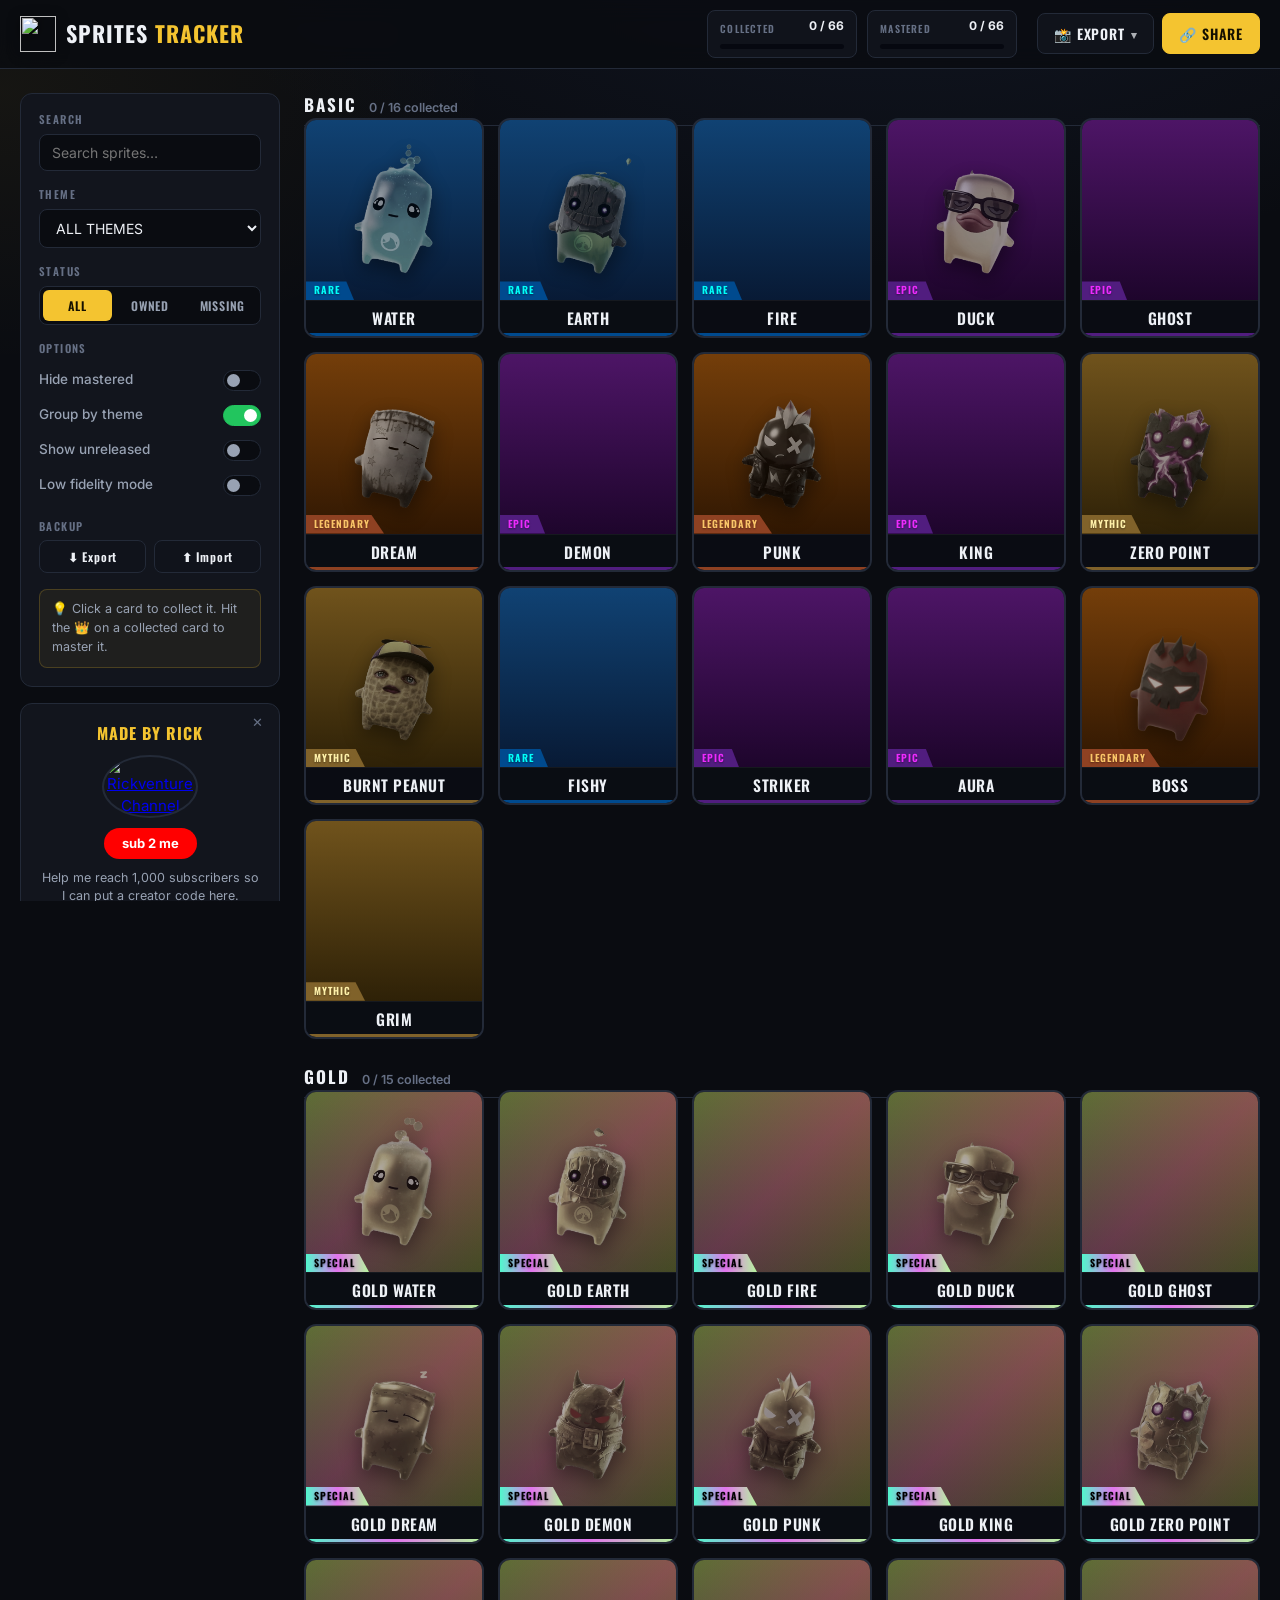
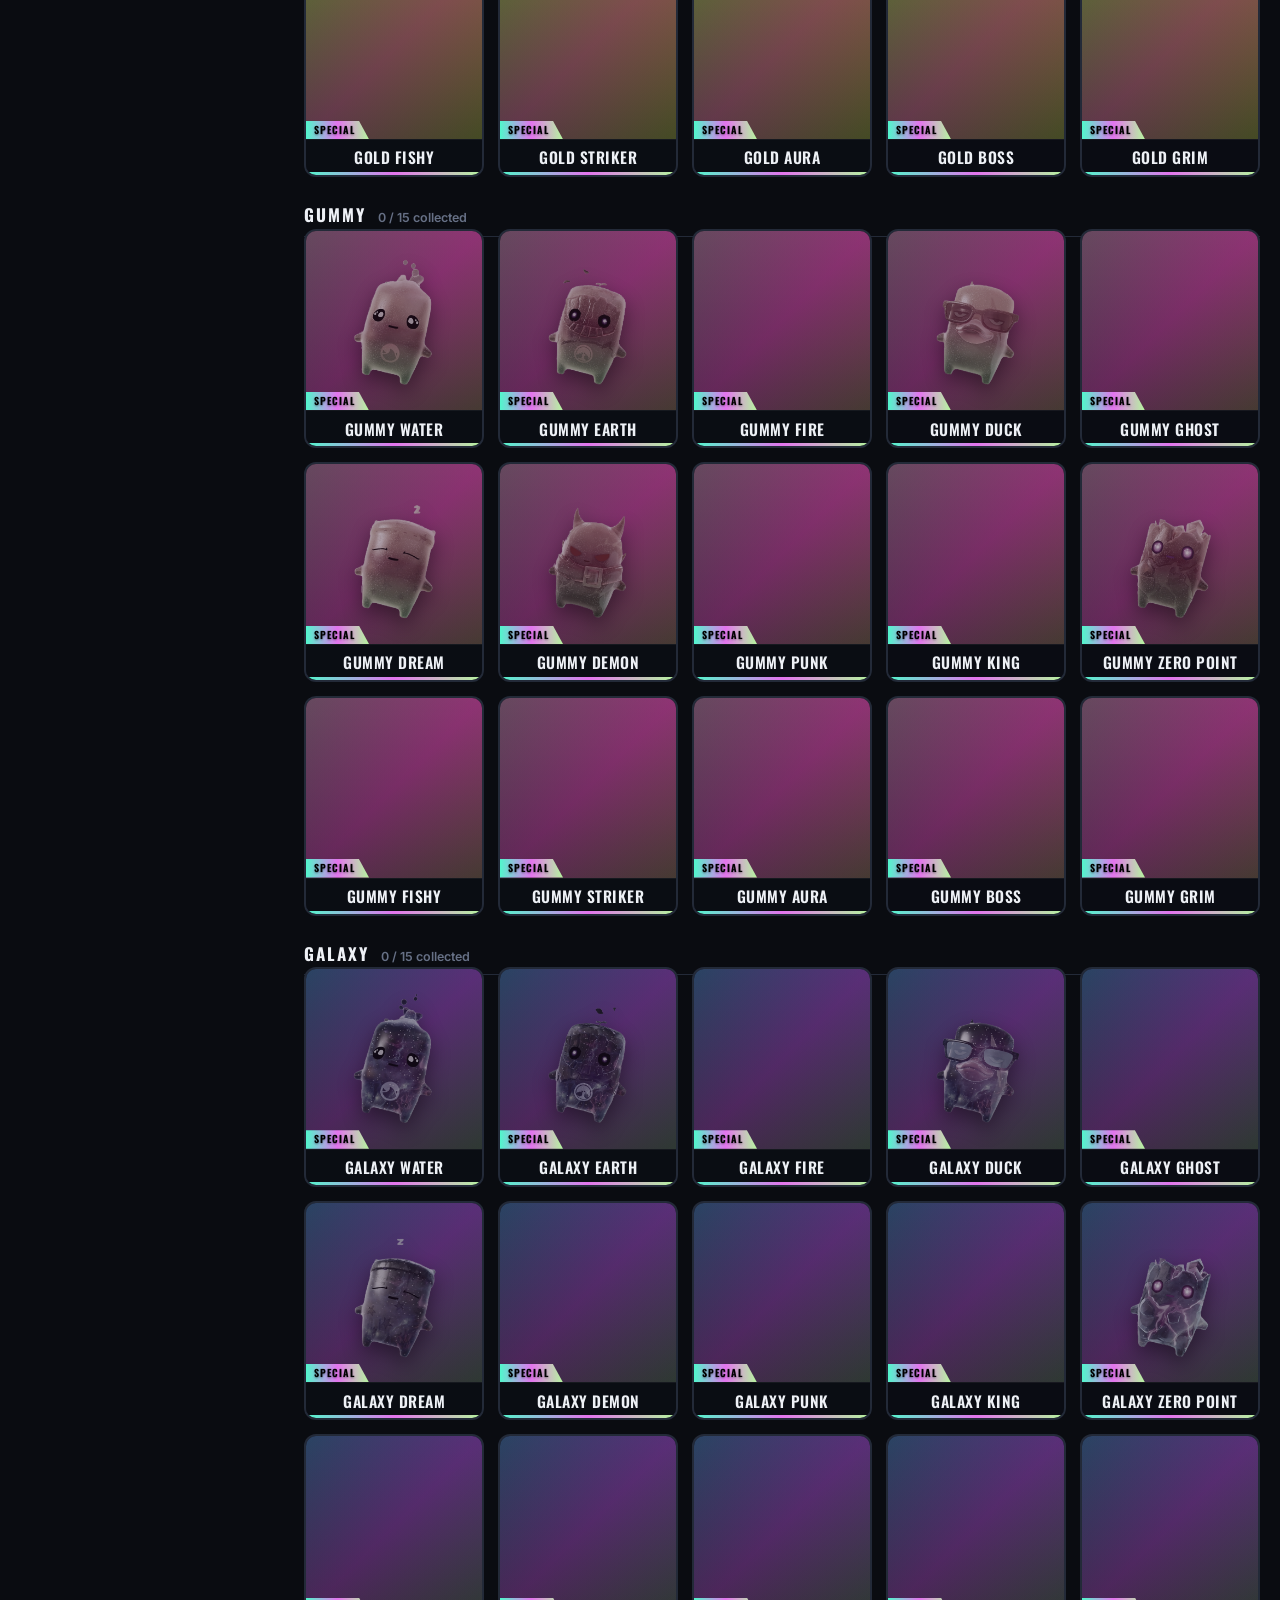
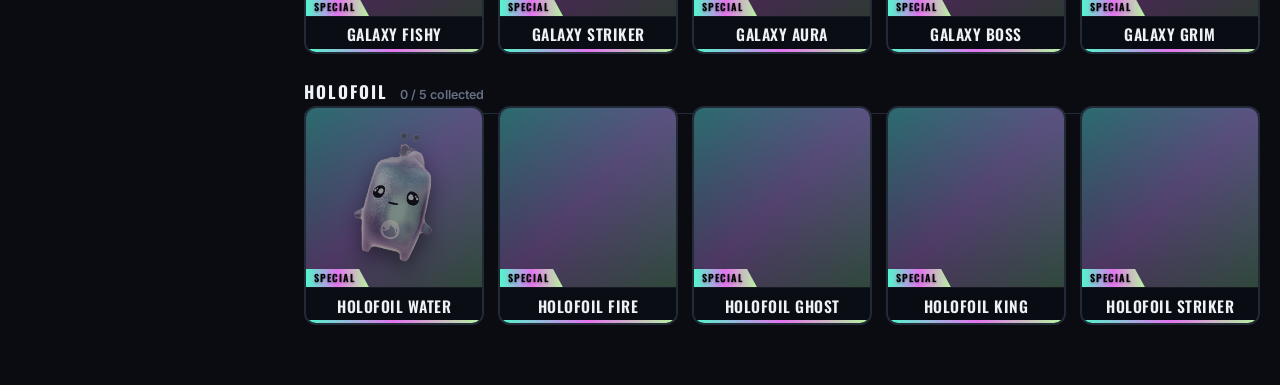
==== index.html @ 9d4ab7ff "Add new features" ====
<!DOCTYPE html>
<html lang="en">
<head>
    <meta charset="UTF-8">
    <meta name="viewport" content="width=device-width, initial-scale=1.0">
    <title>Fortnite Sprite Tracker</title>

    <meta name="description" content="Track and share your Fortnite sprite collection. Mark sprites as collected or mastered, filter by theme, and export collection images.">
    <meta name="theme-color" content="#0a0c11">

    <meta property="og:type" content="website">
    <meta property="og:title" content="Fortnite Sprites Tracker">
    <meta property="og:description" content="Track and share your Fortnite sprite collection.">
    <meta property="og:image" content="siteimages/staticsprite.png">

    <meta name="twitter:card" content="summary">
    <meta name="twitter:title" content="Fortnite Sprites Tracker">
    <meta name="twitter:description" content="Track and share your Fortnite sprite collection.">
    <meta name="twitter:image" content="siteimages/staticsprite.png">

    <link rel="icon" type="image/png" href="siteimages/staticsprite.png">

    <link rel="preconnect" href="https://fonts.googleapis.com">
    <link rel="preconnect" href="https://fonts.gstatic.com" crossorigin>
    <link href="https://fonts.googleapis.com/css2?family=Oswald:wght@500;600;700&family=Inter:wght@400;500;600;700&display=swap" rel="stylesheet">

    <link rel="stylesheet" href="styles.css">

    <script src="sprites-data.js" defer></script>
    <script src="share-utils.js" defer></script>
    <script src="app.js" defer></script>
</head>
<body>

<header class="topbar">
    <div class="topbar-inner">
        <a class="brand" href="index.html">
            <img src="siteimages/staticsprite.png" alt="" class="brand-mascot">
            <span class="brand-title">SPRITES <em>TRACKER</em></span>
        </a>

        <div class="topbar-stats">
            <div class="stat-pill" title="Collection progress">
                <span class="stat-label">COLLECTED</span>
                <span class="stat-value" id="live-counter-ratio">0 / 0</span>
                <div class="stat-bar"><div class="stat-bar-fill collected-fill" id="live-counter-bar"></div></div>
            </div>
            <div class="stat-pill" title="Mastery progress">
                <span class="stat-label">MASTERED</span>
                <span class="stat-value" id="mastery-counter-ratio">0 / 0</span>
                <div class="stat-bar"><div class="stat-bar-fill mastery-fill" id="mastery-counter-bar"></div></div>
            </div>
        </div>

        <div class="topbar-actions">
            <div class="dropdown" id="exportDropdown">
                <button class="btn btn-ghost" id="exportMenuBtn" aria-haspopup="true" aria-expanded="false">
                    📸 EXPORT <span class="caret">▾</span>
                </button>
                <div class="dropdown-menu" id="exportMenu" role="menu">
                    <button class="dropdown-item" data-export="collected"><span class="dot dot-green"></span> My collection</button>
                    <button class="dropdown-item" data-export="missing"><span class="dot dot-red"></span> Missing sprites</button>
                    <button class="dropdown-item" data-export="mastered"><span class="dot dot-gold"></span> Mastered sprites</button>
                    <button class="dropdown-item" data-export="unmastered"><span class="dot dot-cyan"></span> Unmastered sprites</button>
                </div>
            </div>
            <button class="btn btn-primary" id="shareBtn">🔗 SHARE</button>
        </div>
    </div>
</header>

<div class="view-mode-banner" id="viewModeBanner" style="display: none;">
    <div class="view-mode-text">👀 Viewing a shared collection</div>
    <div class="compare-chips">
        <button class="compare-chip active" data-cmp="theirs">THEIR SPRITES <span class="chip-count" id="cmp-count-theirs"></span></button>
        <button class="compare-chip" data-cmp="need">I'M MISSING <span class="chip-count" id="cmp-count-need"></span></button>
        <button class="compare-chip" data-cmp="have">THEY'RE MISSING <span class="chip-count" id="cmp-count-have"></span></button>
    </div>
    <div class="view-mode-actions">
        <button class="btn btn-primary btn-small" id="importSharedBtn">📥 IMPORT AS MINE</button>
        <a href="index.html" class="btn btn-ghost btn-small">MY TRACKER</a>
    </div>
</div>

<div class="container">
    <div class="app-layout">
        <aside class="sidebar">
            <div class="panel-box">
                <label class="filter-header" for="search">Search</label>
                <input type="text" id="search" class="fn-input" placeholder="Search sprites…" autocomplete="off">

                <label class="filter-header" for="theme-filter">Theme</label>
                <select id="theme-filter" class="fn-select">
                    <option value="all">ALL THEMES</option>
                    <!-- options generated from THEME_CONFIG by app.js -->
                </select>

                <div class="filter-header">Status</div>
                <div class="toggle-container">
                    <button class="toggle-btn" id="toggle-all">ALL</button>
                    <button class="toggle-btn" id="toggle-owned">OWNED</button>
                    <button class="toggle-btn" id="toggle-unowned">MISSING</button>
                </div>

                <div class="filter-header">Options</div>
                <label class="switch-row">
                    <span class="switch-label">Hide mastered</span>
                    <input type="checkbox" id="hide-mastered-switch" class="switch-input">
                </label>
                <label class="switch-row">
                    <span class="switch-label">Group by theme</span>
                    <input type="checkbox" id="group-theme-switch" class="switch-input">
                </label>
                <label class="switch-row">
                    <span class="switch-label">Show unreleased</span>
                    <input type="checkbox" id="unreleased-switch" class="switch-input">
                </label>
                <label class="switch-row">
                    <span class="switch-label">Low fidelity mode</span>
                    <input type="checkbox" id="low-fidelity-switch" class="switch-input">
                </label>

                <div class="filter-header" id="backupHeader">Backup</div>
                <div class="backup-btns" id="backupBtns">
                    <button class="btn btn-ghost btn-small" id="backupExportBtn" title="Download your collection as a JSON file">⬇ Export</button>
                    <button class="btn btn-ghost btn-small" id="backupImportBtn" title="Restore a collection from a backup file">⬆ Import</button>
                    <input type="file" id="backupFileInput" accept=".json,application/json" hidden>
                </div>

                <div class="hint-box">
                    💡 Click a card to collect it. Hit the 👑 on a collected card to master it.
                </div>
            </div>

            <div class="panel-box creator-card">
                <button class="close-creator-btn" id="closeCreatorBtn" title="Hide for this session">✕</button>
                <div class="creator-title">Made by Rick</div>
                <a href="https://youtube.com/@rickventure" class="creator-link" target="_blank">
                    <img src="siteimages/rickpfpeak.png" class="creator-img" alt="Rickventure Channel">
                </a>
                <a href="https://youtube.com/@rickventure?sub_confirmation=1" class="sub-btn" target="_blank">sub 2 me</a>
                <div class="creator-subtext">
                    Help me reach 1,000 subscribers so I can put a creator code here.
                </div>
                <div class="modified-by">
                    Modified by <a href="https://github.com/JuanMusic1" target="_blank" rel="noopener">JuanMusic1</a>
                </div>
            </div>
        </aside>

        <main id="spriteGrid" class="grid-area"></main>
    </div>
</div>

</body>
</html>
---- styles.css ----
/* ============================================================
   FORTNITE SPRITES TRACKER — modern dark UI
   Theme & rarity colors live in sprites-data.js (single source);
   app.js applies them as inline styles on the cards.
   ============================================================ */

:root {
    --bg: #0a0c11;
    --bg-elevated: #10131b;
    --panel: #12151d;
    --border: #232a38;
    --border-strong: #333d52;
    --text: #eef1f6;
    --text-dim: #98a2b3;
    --text-faint: #667085;

    --accent: #f4c430;
    --collected: #22c55e;
    --mastered: #ffd700;
    --unreleased: #ef4444;
    --cyan: #00f0ff;

    --radius: 12px;
    --radius-sm: 8px;
    --shadow: 0 8px 24px rgba(0, 0, 0, 0.45);
}

* { box-sizing: border-box; }

html { scroll-behavior: smooth; }

body {
    margin: 0;
    background: var(--bg);
    background-image:
        radial-gradient(1200px 600px at 70% -10%, rgba(50, 70, 120, 0.18), transparent 60%),
        radial-gradient(900px 500px at 0% 10%, rgba(244, 196, 48, 0.05), transparent 55%);
    background-attachment: fixed;
    color: var(--text);
    font-family: 'Inter', system-ui, sans-serif;
    font-size: 15px;
    line-height: 1.45;
}

.container {
    max-width: 1440px;
    margin: 0 auto;
    padding: 24px 20px 60px;
}

/* ------------------------------------------------------------
   TOP BAR
   ------------------------------------------------------------ */
.topbar {
    position: sticky;
    top: 0;
    z-index: 100;
    background: rgba(10, 12, 17, 0.85);
    backdrop-filter: blur(12px);
    -webkit-backdrop-filter: blur(12px);
    border-bottom: 1px solid var(--border);
}

.topbar-inner {
    max-width: 1440px;
    margin: 0 auto;
    padding: 10px 20px;
    display: flex;
    align-items: center;
    gap: 20px;
    flex-wrap: wrap;
}

.brand {
    display: flex;
    align-items: center;
    gap: 10px;
    text-decoration: none;
    color: var(--text);
    flex-shrink: 0;
}

.brand-mascot {
    width: 36px;
    height: 36px;
    object-fit: contain;
    filter: drop-shadow(0 2px 6px rgba(0, 0, 0, 0.6));
}

.brand-title {
    font-family: 'Oswald', sans-serif;
    font-size: 22px;
    font-weight: 700;
    letter-spacing: 1px;
}

.brand-title em {
    font-style: normal;
    color: var(--accent);
}

.topbar-stats {
    display: flex;
    gap: 10px;
    margin-left: auto;
}

.stat-pill {
    background: var(--bg-elevated);
    border: 1px solid var(--border);
    border-radius: var(--radius-sm);
    padding: 6px 12px 8px;
    min-width: 150px;
}

.stat-label {
    font-family: 'Oswald', sans-serif;
    font-size: 10px;
    font-weight: 600;
    letter-spacing: 1.2px;
    color: var(--text-faint);
    display: inline-block;
}

.stat-value {
    float: right;
    font-size: 12px;
    font-weight: 700;
    color: var(--text);
}

.stat-bar {
    clear: both;
    margin-top: 5px;
    height: 5px;
    border-radius: 3px;
    background: #060810;
    overflow: hidden;
}

.stat-bar-fill {
    height: 100%;
    width: 0%;
    border-radius: 3px;
    transition: width 0.35s ease;
}

.collected-fill { background: linear-gradient(90deg, #16a34a, #4ade80); }
.mastery-fill { background: linear-gradient(90deg, #ca9c00, var(--mastered)); }

.topbar-actions {
    display: flex;
    gap: 8px;
    align-items: center;
}

/* Buttons */
.btn {
    font-family: 'Oswald', sans-serif;
    font-size: 14px;
    font-weight: 600;
    letter-spacing: 0.8px;
    border-radius: var(--radius-sm);
    padding: 9px 16px;
    cursor: pointer;
    border: 1px solid var(--border);
    transition: background 0.15s, border-color 0.15s, transform 0.1s;
    display: inline-flex;
    align-items: center;
    gap: 6px;
    white-space: nowrap;
}

.btn:active { transform: scale(0.97); }

.btn-ghost {
    background: var(--bg-elevated);
    color: var(--text);
}
.btn-ghost:hover { border-color: var(--border-strong); background: #161a24; }

.btn-primary {
    background: var(--accent);
    border-color: var(--accent);
    color: #141000;
}
.btn-primary:hover { background: #ffd75e; border-color: #ffd75e; }

.caret { font-size: 11px; opacity: 0.7; }

/* Export dropdown */
.dropdown { position: relative; }

.dropdown-menu {
    position: absolute;
    top: calc(100% + 6px);
    right: 0;
    min-width: 220px;
    background: var(--bg-elevated);
    border: 1px solid var(--border-strong);
    border-radius: var(--radius-sm);
    box-shadow: var(--shadow);
    padding: 6px;
    display: none;
    z-index: 200;
}

.dropdown.open .dropdown-menu { display: block; }
.dropdown.open #exportMenuBtn { border-color: var(--border-strong); }

.dropdown-item {
    display: flex;
    align-items: center;
    gap: 10px;
    width: 100%;
    background: none;
    border: none;
    border-radius: 6px;
    color: var(--text);
    font-family: 'Inter', sans-serif;
    font-size: 14px;
    font-weight: 500;
    padding: 9px 10px;
    cursor: pointer;
    text-align: left;
}

.dropdown-item:hover { background: rgba(255, 255, 255, 0.06); }

.dot { width: 9px; height: 9px; border-radius: 50%; flex-shrink: 0; }
.dot-green { background: var(--collected); }
.dot-red { background: var(--unreleased); }
.dot-gold { background: var(--mastered); }
.dot-cyan { background: var(--cyan); }

/* ------------------------------------------------------------
   VIEW MODE BANNER
   ------------------------------------------------------------ */
.view-mode-banner {
    max-width: 1400px;
    margin: 16px auto 0;
    padding: 12px 16px;
    background: rgba(0, 240, 255, 0.07);
    border: 1px solid rgba(0, 240, 255, 0.35);
    border-radius: var(--radius-sm);
    display: flex;
    align-items: center;
    gap: 14px;
    flex-wrap: wrap;
}

.view-mode-text { font-weight: 600; white-space: nowrap; }

.compare-chips {
    display: flex;
    gap: 8px;
    flex-wrap: wrap;
    flex: 1;
}

.compare-chip {
    background: var(--bg-elevated);
    border: 1px solid var(--border);
    border-radius: 20px;
    color: var(--text-dim);
    font-family: 'Oswald', sans-serif;
    font-size: 12px;
    font-weight: 600;
    letter-spacing: 0.8px;
    padding: 6px 14px;
    cursor: pointer;
    transition: all 0.15s;
    display: inline-flex;
    align-items: center;
    gap: 6px;
}

.compare-chip:hover { border-color: var(--border-strong); color: var(--text); }

.compare-chip.active {
    background: var(--cyan);
    border-color: var(--cyan);
    color: #002226;
}

.chip-count {
    background: rgba(0, 0, 0, 0.25);
    border-radius: 10px;
    padding: 0 7px;
    font-size: 11px;
    line-height: 1.6;
}

.compare-chip:not(.active) .chip-count { background: rgba(255, 255, 255, 0.08); }

.view-mode-actions {
    display: flex;
    gap: 8px;
    align-items: center;
}

.view-mode-actions a { text-decoration: none; }

.btn-small { font-size: 12px; padding: 7px 12px; }

/* ------------------------------------------------------------
   LAYOUT
   ------------------------------------------------------------ */
.app-layout {
    display: grid;
    grid-template-columns: 260px 1fr;
    gap: 24px;
    align-items: start;
}

.sidebar {
    position: sticky;
    top: 76px;
    display: flex;
    flex-direction: column;
    gap: 16px;
    max-height: calc(100vh - 92px);
    overflow-y: auto;
    scrollbar-width: thin;
}

.panel-box {
    background: var(--panel);
    border: 1px solid var(--border);
    border-radius: var(--radius);
    padding: 18px;
}

.filter-header {
    display: block;
    font-family: 'Oswald', sans-serif;
    font-size: 11px;
    font-weight: 600;
    letter-spacing: 1.4px;
    text-transform: uppercase;
    color: var(--text-faint);
    margin: 16px 0 6px;
}

.filter-header:first-child { margin-top: 0; }

.fn-input, .fn-select {
    width: 100%;
    background: var(--bg);
    border: 1px solid var(--border);
    border-radius: var(--radius-sm);
    color: var(--text);
    font-family: 'Inter', sans-serif;
    font-size: 14px;
    padding: 9px 12px;
    outline: none;
    transition: border-color 0.15s;
}

.fn-input:focus, .fn-select:focus { border-color: var(--accent); }

.fn-select { cursor: pointer; appearance: auto; }

.toggle-container {
    display: flex;
    background: var(--bg);
    border: 1px solid var(--border);
    border-radius: var(--radius-sm);
    overflow: hidden;
    padding: 3px;
    gap: 3px;
}

.toggle-btn {
    flex: 1;
    background: transparent;
    border: none;
    border-radius: 6px;
    color: var(--text-dim);
    font-family: 'Oswald', sans-serif;
    font-size: 12px;
    font-weight: 600;
    letter-spacing: 0.8px;
    padding: 7px 4px;
    cursor: pointer;
    transition: all 0.15s;
}

.toggle-btn:hover { color: var(--text); }

.toggle-btn.active {
    background: var(--accent);
    color: #141000;
}

.switch-row {
    display: flex;
    justify-content: space-between;
    align-items: center;
    padding: 7px 0;
    cursor: pointer;
    user-select: none;
}

.switch-label { font-size: 13.5px; font-weight: 500; color: var(--text-dim); }
.switch-row:hover .switch-label { color: var(--text); }

.switch-input {
    appearance: none;
    width: 38px;
    height: 21px;
    background: var(--bg);
    border: 1px solid var(--border);
    border-radius: 11px;
    position: relative;
    cursor: pointer;
    transition: background 0.2s, border-color 0.2s;
    flex-shrink: 0;
    margin: 0;
}

.switch-input::before {
    content: '';
    position: absolute;
    width: 13px;
    height: 13px;
    border-radius: 50%;
    background: var(--text-dim);
    top: 3px;
    left: 3px;
    transition: transform 0.2s, background 0.2s;
}

.switch-input:checked {
    background: var(--collected);
    border-color: var(--collected);
}

.switch-input:checked::before {
    background: #fff;
    transform: translateX(17px);
}

.backup-btns {
    display: grid;
    grid-template-columns: 1fr 1fr;
    gap: 8px;
}

.backup-btns .btn { justify-content: center; }

.hint-box {
    margin-top: 16px;
    padding: 10px 12px;
    background: rgba(244, 196, 48, 0.06);
    border: 1px solid rgba(244, 196, 48, 0.2);
    border-radius: var(--radius-sm);
    font-size: 12.5px;
    color: var(--text-dim);
    line-height: 1.5;
}

/* Creator card */
.creator-card { text-align: center; position: relative; }

.creator-title {
    font-family: 'Oswald', sans-serif;
    font-size: 16px;
    font-weight: 700;
    letter-spacing: 1px;
    text-transform: uppercase;
    color: var(--accent);
    margin-bottom: 10px;
}

.creator-link {
    display: block;
    width: 96px;
    margin: 0 auto;
    border: 2px solid var(--border);
    border-radius: 50%;
    overflow: hidden;
    transition: border-color 0.15s;
}
.creator-link:hover { border-color: #ff0000; }
.creator-img { width: 100%; height: auto; display: block; }

.sub-btn {
    display: inline-block;
    background: #ff0000;
    color: #fff;
    font-weight: 700;
    font-size: 13px;
    padding: 6px 18px;
    margin-top: 10px;
    border-radius: 20px;
    text-decoration: none;
    transition: background 0.15s;
}
.sub-btn:hover { background: #cc0000; }

.creator-subtext { font-size: 12.5px; color: var(--text-dim); margin-top: 10px; line-height: 1.45; }

.modified-by {
    font-size: 12px;
    color: var(--text-faint);
    margin-top: 12px;
    padding-top: 10px;
    border-top: 1px solid var(--border);
}
.modified-by a { color: var(--accent); text-decoration: none; font-weight: 600; }
.modified-by a:hover { text-decoration: underline; }

.close-creator-btn {
    position: absolute;
    top: 10px;
    right: 10px;
    background: none;
    border: none;
    color: var(--text-faint);
    font-size: 13px;
    cursor: pointer;
    padding: 2px 6px;
    line-height: 1;
    border-radius: 4px;
}
.close-creator-btn:hover { color: var(--text); background: rgba(255, 255, 255, 0.07); }

/* ------------------------------------------------------------
   SPRITE GRID + THEME SECTIONS
   ------------------------------------------------------------ */
.grid-area {
    display: flex;
    flex-direction: column;
    gap: 26px;
    min-width: 0;
}

.theme-section-header {
    display: flex;
    align-items: baseline;
    gap: 12px;
    border-bottom: 1px solid var(--border);
    padding-bottom: 8px;
    margin-bottom: -8px;
}

.theme-section-title {
    font-family: 'Oswald', sans-serif;
    font-size: 17px;
    font-weight: 700;
    letter-spacing: 2px;
    text-transform: uppercase;
}

.theme-section-count {
    font-size: 12.5px;
    font-weight: 600;
    color: var(--text-faint);
}

.theme-section-mastered {
    font-size: 12.5px;
    font-weight: 600;
    color: var(--mastered);
}

.sprite-grid {
    display: grid;
    grid-template-columns: repeat(auto-fill, minmax(148px, 1fr));
    gap: 14px;
}

.empty-state {
    padding: 60px 20px;
    text-align: center;
    color: var(--text-faint);
    font-size: 15px;
}

/* ------------------------------------------------------------
   SPRITE CARD
   Card gradient + rarity tag colors are set inline by app.js
   from THEME_CONFIG / RARITY_CONFIG.
   ------------------------------------------------------------ */
.sprite-card {
    position: relative;
    display: flex;
    flex-direction: column;
    background: #0f141d;
    border: 2px solid var(--border);
    border-radius: var(--radius);
    overflow: hidden;
    cursor: pointer;
    aspect-ratio: 1 / 1.22;
    transition: transform 0.15s ease, border-color 0.15s, box-shadow 0.15s;
}

.sprite-card:hover {
    transform: translateY(-3px);
    border-color: var(--border-strong);
    box-shadow: var(--shadow);
    z-index: 5;
}

.sprite-card.obtained { border-color: rgba(34, 197, 94, 0.75); }
.sprite-card.obtained:hover { box-shadow: 0 8px 22px rgba(34, 197, 94, 0.18); }

.sprite-card.mastered {
    border-color: rgba(255, 215, 0, 0.8);
    animation: masteredGlow 2.8s ease-in-out infinite;
}

@keyframes masteredGlow {
    0%, 100% { box-shadow: 0 0 8px rgba(255, 215, 0, 0.15); }
    50% { box-shadow: 0 0 20px rgba(255, 215, 0, 0.4); }
}

/* Pop-in right after mastering, then settles into the glow loop */
.sprite-card.mastered.just-mastered {
    animation: masteredPop 0.45s ease-out, masteredGlow 2.8s ease-in-out infinite;
}

@keyframes masteredPop {
    0% { transform: scale(1); }
    35% { transform: scale(1.07); }
    65% { transform: scale(0.97); }
    100% { transform: scale(1); }
}

.card-inner-display {
    flex: 1;
    position: relative;
    display: flex;
    align-items: center;
    justify-content: center;
    overflow: hidden;
}

/* Special rainbow sheen on top of the theme gradient */
.sprite-card.rarity-Special .card-inner-display::before {
    content: '';
    position: absolute;
    inset: 0;
    background: linear-gradient(135deg,
        rgba(81, 247, 204, 0.22) 0%,
        rgba(227, 116, 238, 0.3) 50%,
        rgba(181, 246, 158, 0.22) 100%);
    pointer-events: none;
}

body.low-fidelity .sprite-card .card-inner-display::before { display: none; }

.sprite-img {
    max-width: 80%;
    max-height: 78%;
    object-fit: contain;
    filter: drop-shadow(0 8px 10px rgba(0, 0, 0, 0.55));
    z-index: 2;
    transition: filter 0.2s, opacity 0.2s, transform 0.15s;
}

/* Uncollected cards read as "missing" at a glance */
.sprite-card:not(.obtained):not(.unreleased-card) .sprite-img {
    filter: grayscale(0.75) brightness(0.75) drop-shadow(0 8px 10px rgba(0, 0, 0, 0.55));
    opacity: 0.8;
}

.sprite-card:not(.obtained):hover .sprite-img {
    filter: grayscale(0.2) brightness(0.95) drop-shadow(0 8px 10px rgba(0, 0, 0, 0.55));
    opacity: 1;
}

/* Status check badge (top-right) */
.state-badge {
    position: absolute;
    top: 8px;
    right: 8px;
    z-index: 6;
    width: 24px;
    height: 24px;
    border-radius: 50%;
    display: flex;
    align-items: center;
    justify-content: center;
    font-size: 13px;
    font-weight: 700;
    pointer-events: none;
    box-shadow: 0 2px 6px rgba(0, 0, 0, 0.5);
}

.state-badge.collected { background: var(--collected); color: #fff; }
.state-badge.mastered { background: var(--mastered); color: #3d2f00; font-size: 12px; }

/* Floating crown above the sprite on mastered cards */
.rendered-head-crown {
    position: absolute;
    top: 8%;
    z-index: 3;
    font-size: 24px;
    line-height: 1;
    pointer-events: none;
    filter: drop-shadow(0 3px 5px rgba(0, 0, 0, 0.65));
    animation: crownBob 3.2s ease-in-out infinite;
}

@keyframes crownBob {
    0%, 100% { transform: translateY(0); }
    50% { transform: translateY(-4px); }
}

/* Mastery celebration particle burst */
.mastery-burst {
    position: absolute;
    z-index: 999;
    pointer-events: none;
}

.mastery-burst span {
    position: absolute;
    left: 0;
    top: 0;
    opacity: 0;
    animation: burstFly 0.85s cubic-bezier(0.1, 0.7, 0.3, 1) forwards;
    filter: drop-shadow(0 1px 2px rgba(0, 0, 0, 0.5));
}

@keyframes burstFly {
    0% { transform: translate(0, 0) scale(0.4); opacity: 1; }
    70% { opacity: 1; }
    100% { transform: translate(var(--dx), var(--dy)) scale(1.1); opacity: 0; }
}

@media (prefers-reduced-motion: reduce) {
    .sprite-card.mastered,
    .sprite-card.mastered.just-mastered {
        animation: none;
        box-shadow: 0 0 14px rgba(255, 215, 0, 0.3);
    }
    .rendered-head-crown { animation: none; }
}

/* Unreleased ribbon */
.status-badge.unreleased {
    position: absolute;
    top: 8px;
    left: 8px;
    z-index: 6;
    background: var(--unreleased);
    color: #fff;
    font-family: 'Oswald', sans-serif;
    font-size: 9.5px;
    font-weight: 700;
    letter-spacing: 0.8px;
    padding: 2px 7px;
    border-radius: 4px;
    pointer-events: none;
}

/* Crown action button — master / unmaster */
.crown-action-icon {
    position: absolute;
    bottom: 44px;
    right: 6px;
    z-index: 9;
    font-size: 17px;
    line-height: 1;
    width: 30px;
    height: 30px;
    display: flex;
    align-items: center;
    justify-content: center;
    background: rgba(0, 0, 0, 0.55);
    border: 1px solid rgba(255, 215, 0, 0.45);
    border-radius: 50%;
    cursor: pointer;
    user-select: none;
    opacity: 0;
    transition: opacity 0.15s, transform 0.1s;
    filter: grayscale(0.4);
}

.sprite-card:hover .crown-action-icon { opacity: 1; }
.crown-action-icon:hover { transform: scale(1.15); filter: none; background: rgba(0, 0, 0, 0.75); }

/* Always visible on touch devices (no hover) */
@media (hover: none) {
    .crown-action-icon { opacity: 0.9; }
}

/* Rarity tag — colors set inline by app.js */
.fortnite-rarity-tag {
    position: absolute;
    bottom: 0;
    left: 0;
    z-index: 4;
    font-family: 'Oswald', sans-serif;
    font-size: 10px;
    font-weight: 700;
    letter-spacing: 1px;
    text-transform: uppercase;
    padding: 2px 14px 2px 8px;
    clip-path: polygon(0 0, 84% 0, 100% 100%, 0 100%);
    text-shadow: 0 1px 2px rgba(0, 0, 0, 0.4);
}

.card-title-footer {
    height: 36px;
    padding: 0 6px;
    background: rgba(10, 13, 19, 0.92);
    border-top: 1px solid rgba(255, 255, 255, 0.05);
    display: flex;
    align-items: center;
    justify-content: center;
    overflow: hidden;
    z-index: 3;
    position: relative;
}

.card-title-footer span {
    font-family: 'Oswald', sans-serif;
    font-weight: 600;
    letter-spacing: 0.5px;
    text-transform: uppercase;
    white-space: nowrap;
    overflow: hidden;
    max-width: 100%;
    text-align: center;
}

/* Bottom accent strip */
.sprite-card::after {
    content: '';
    position: absolute;
    bottom: 0;
    left: 0;
    right: 0;
    height: 3px;
    z-index: 5;
    background: var(--card-accent, transparent);
}

.sprite-card.mastered::after { background: var(--mastered); }

/* ------------------------------------------------------------
   RESPONSIVE
   ------------------------------------------------------------ */
@media (max-width: 1100px) {
    .topbar-stats { order: 3; width: 100%; }
    .stat-pill { flex: 1; }
}

@media (max-width: 768px) {
    .container { padding: 16px 12px 40px; }

    .topbar-inner { padding: 10px 12px; gap: 10px; }
    .brand-title { font-size: 18px; }
    .topbar-actions { margin-left: auto; }
    .btn { font-size: 13px; padding: 8px 12px; }

    .app-layout {
        display: flex;
        flex-direction: column;
        gap: 14px;
    }

    .sidebar {
        position: static;
        max-height: none;
        overflow: visible;
        display: contents;
    }

    .sidebar .panel-box:not(.creator-card) { order: 1; }
    .grid-area { order: 2; }
    .creator-card { order: 3; }

    .sprite-grid {
        grid-template-columns: repeat(auto-fill, minmax(108px, 1fr));
        gap: 9px;
    }

    .card-title-footer { height: 30px; }
    .crown-action-icon { bottom: 36px; width: 27px; height: 27px; font-size: 15px; }
    .state-badge { width: 21px; height: 21px; font-size: 11px; }
}
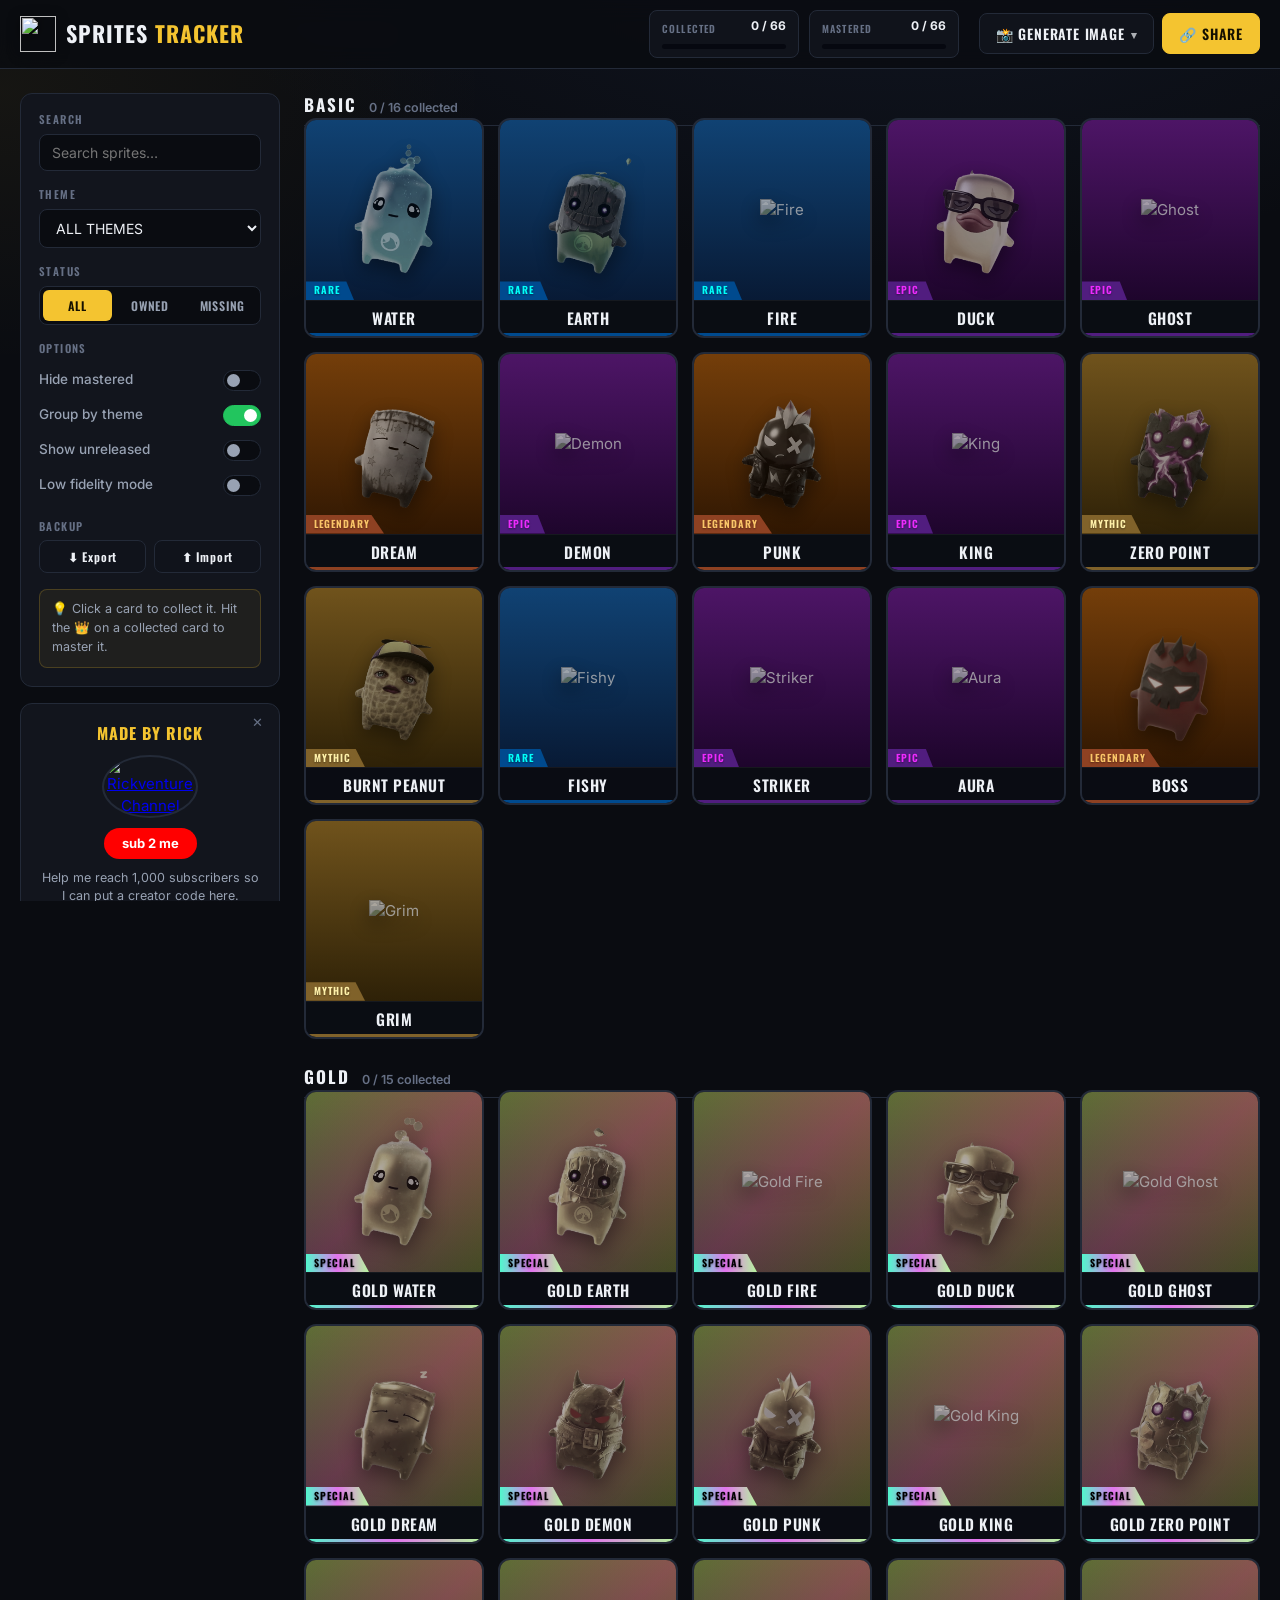
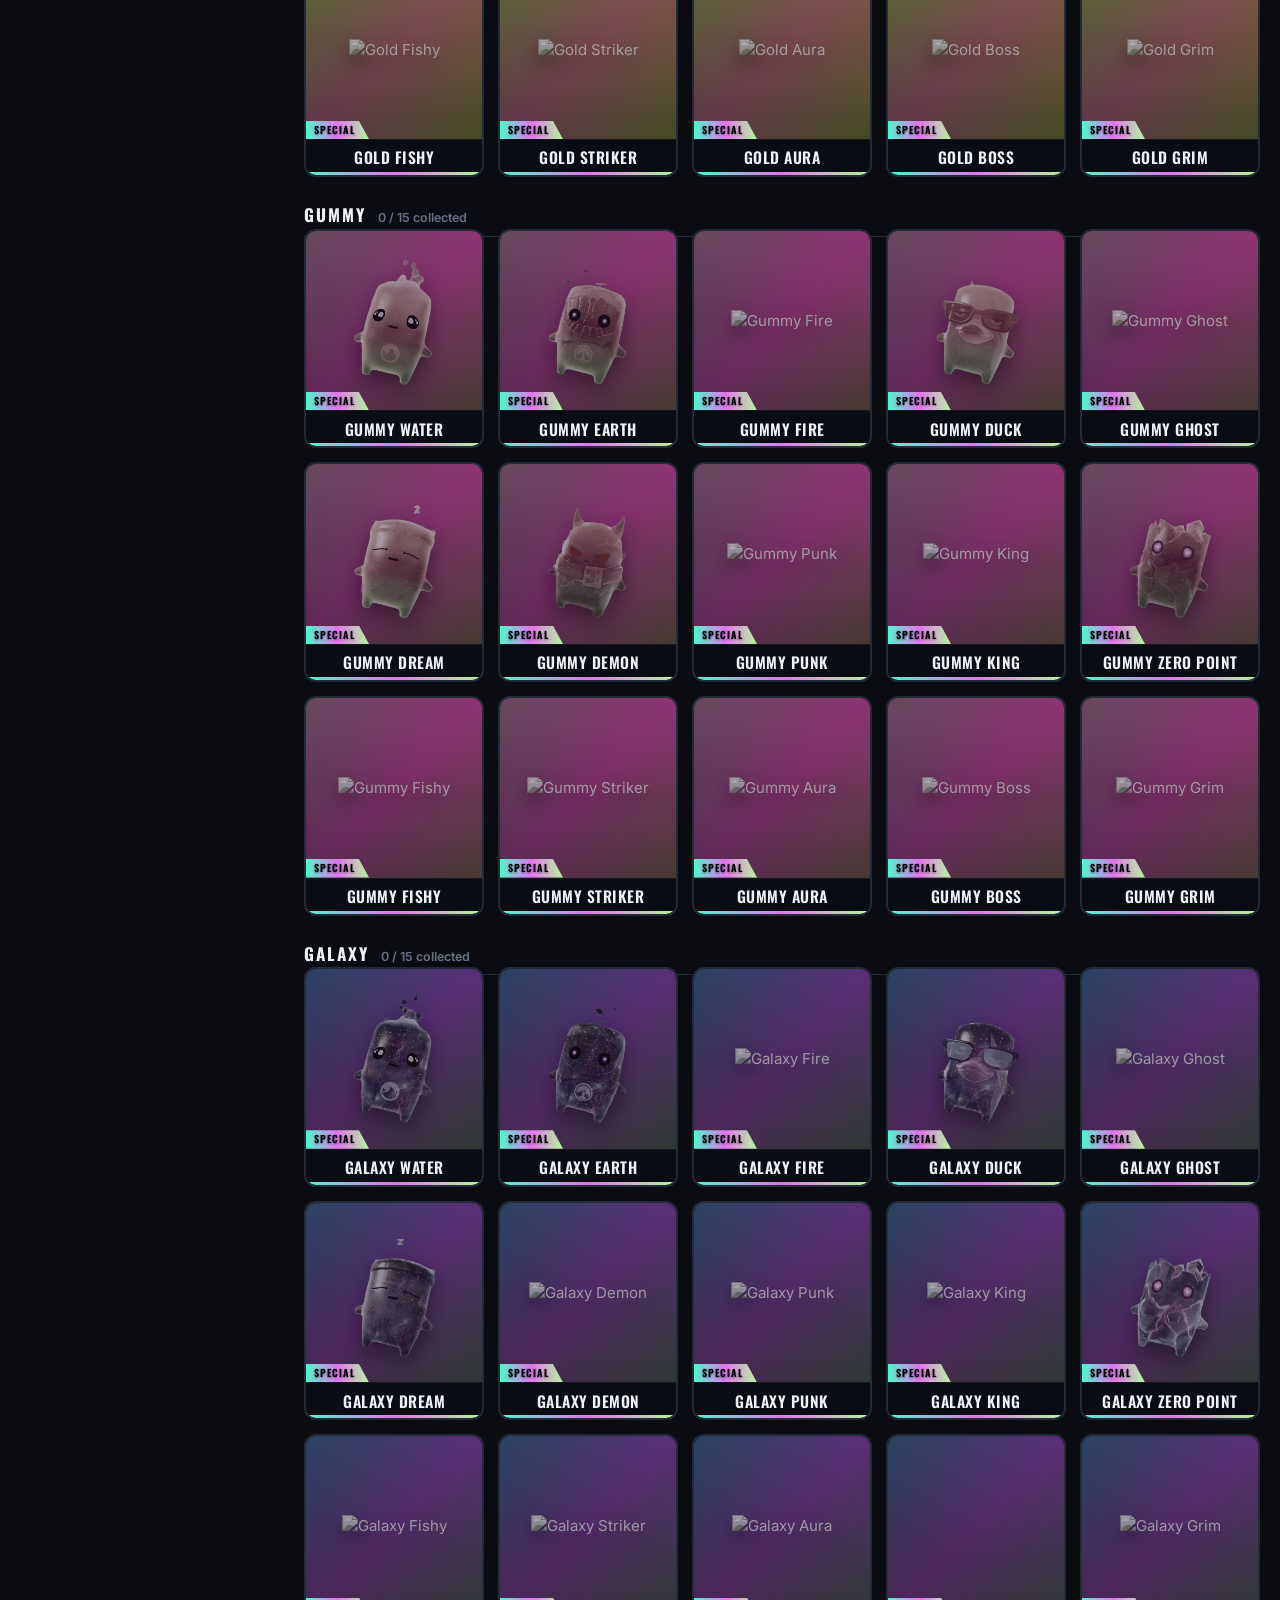
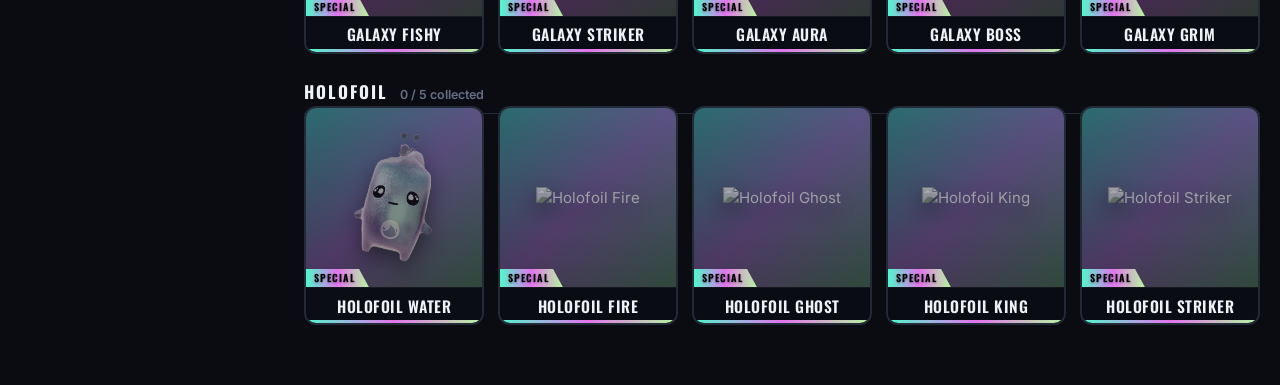
==== commit d0b5650c: "Change button name" ====
--- a/index.html
+++ b/index.html
@@ -54,8 +54,8 @@
 
         <div class="topbar-actions">
             <div class="dropdown" id="exportDropdown">
-                <button class="btn btn-ghost" id="exportMenuBtn" aria-haspopup="true" aria-expanded="false">
-                    📸 EXPORT <span class="caret">▾</span>
+                <button class="btn btn-ghost" id="exportMenuBtn" aria-haspopup="true" aria-expanded="false" title="Generate a shareable image of your sprites">
+                    📸 GENERATE IMAGE <span class="caret">▾</span>
                 </button>
                 <div class="dropdown-menu" id="exportMenu" role="menu">
                     <button class="dropdown-item" data-export="collected"><span class="dot dot-green"></span> My collection</button>
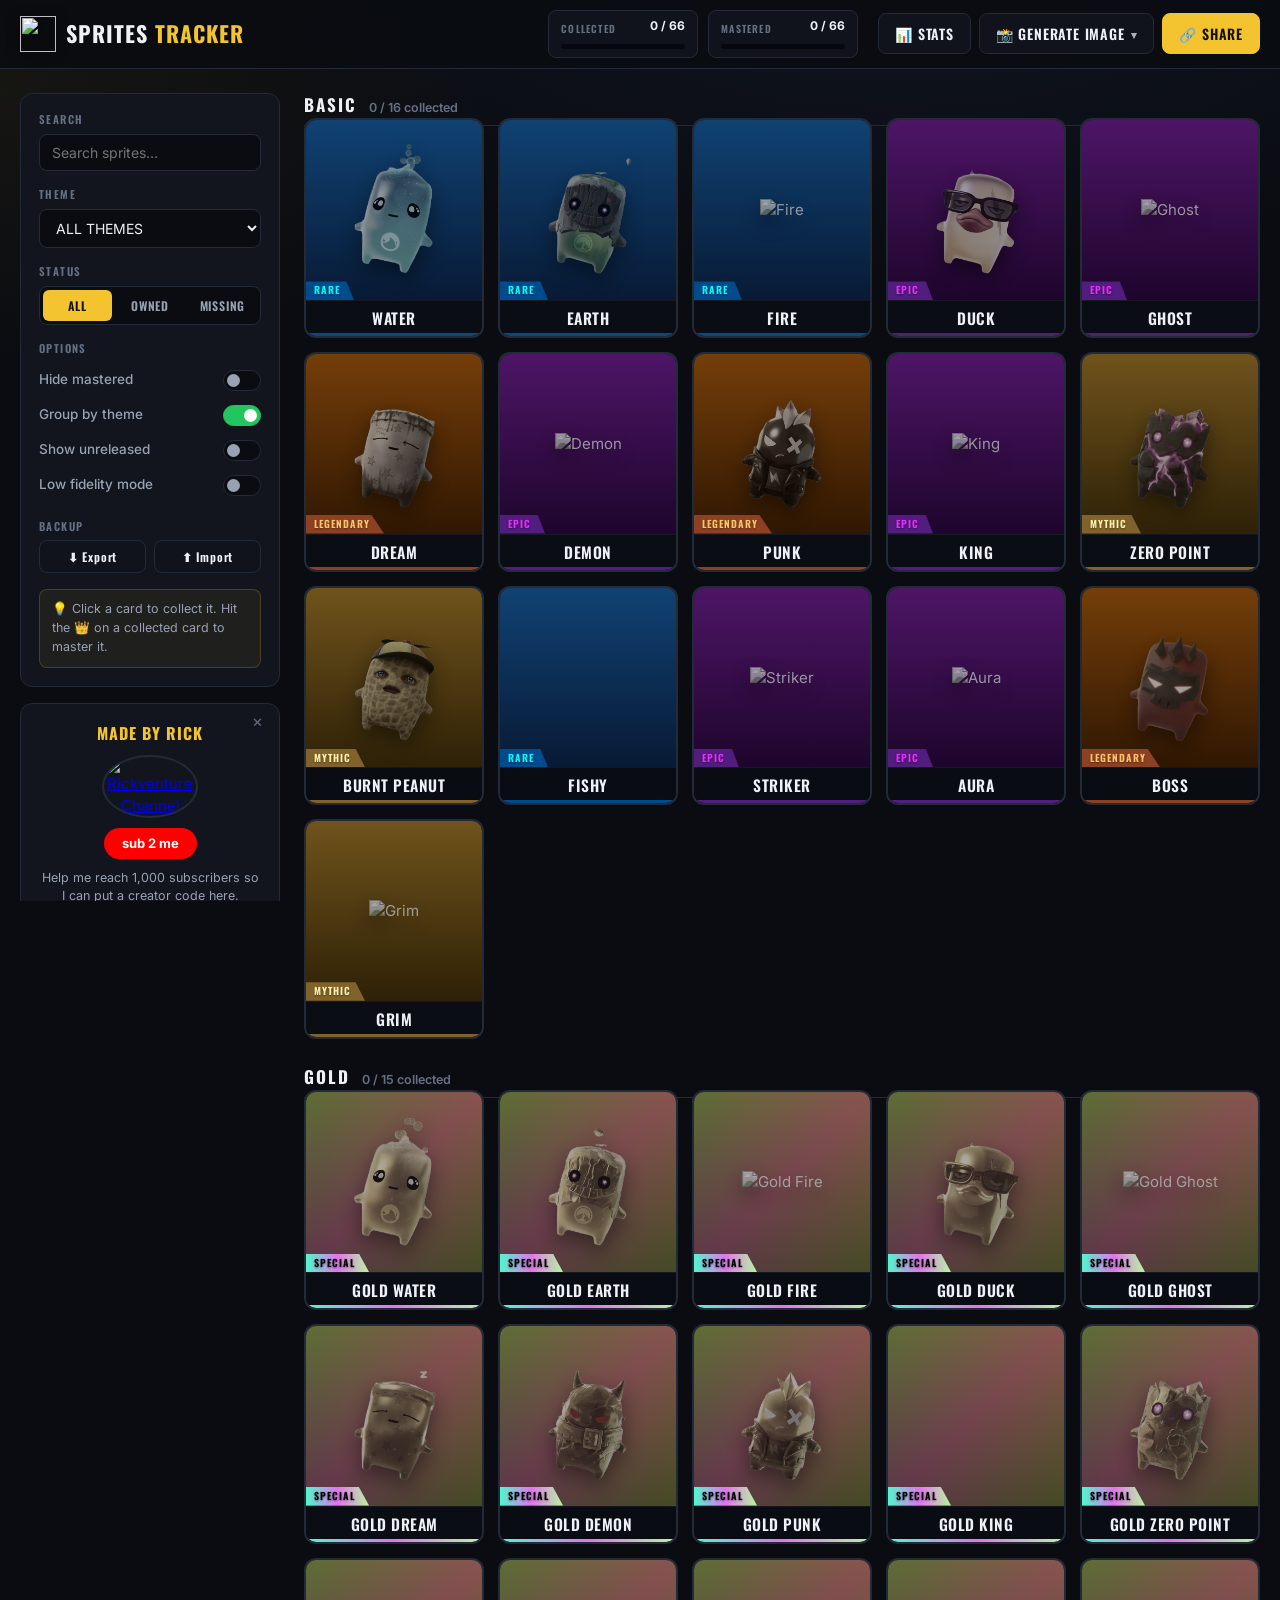
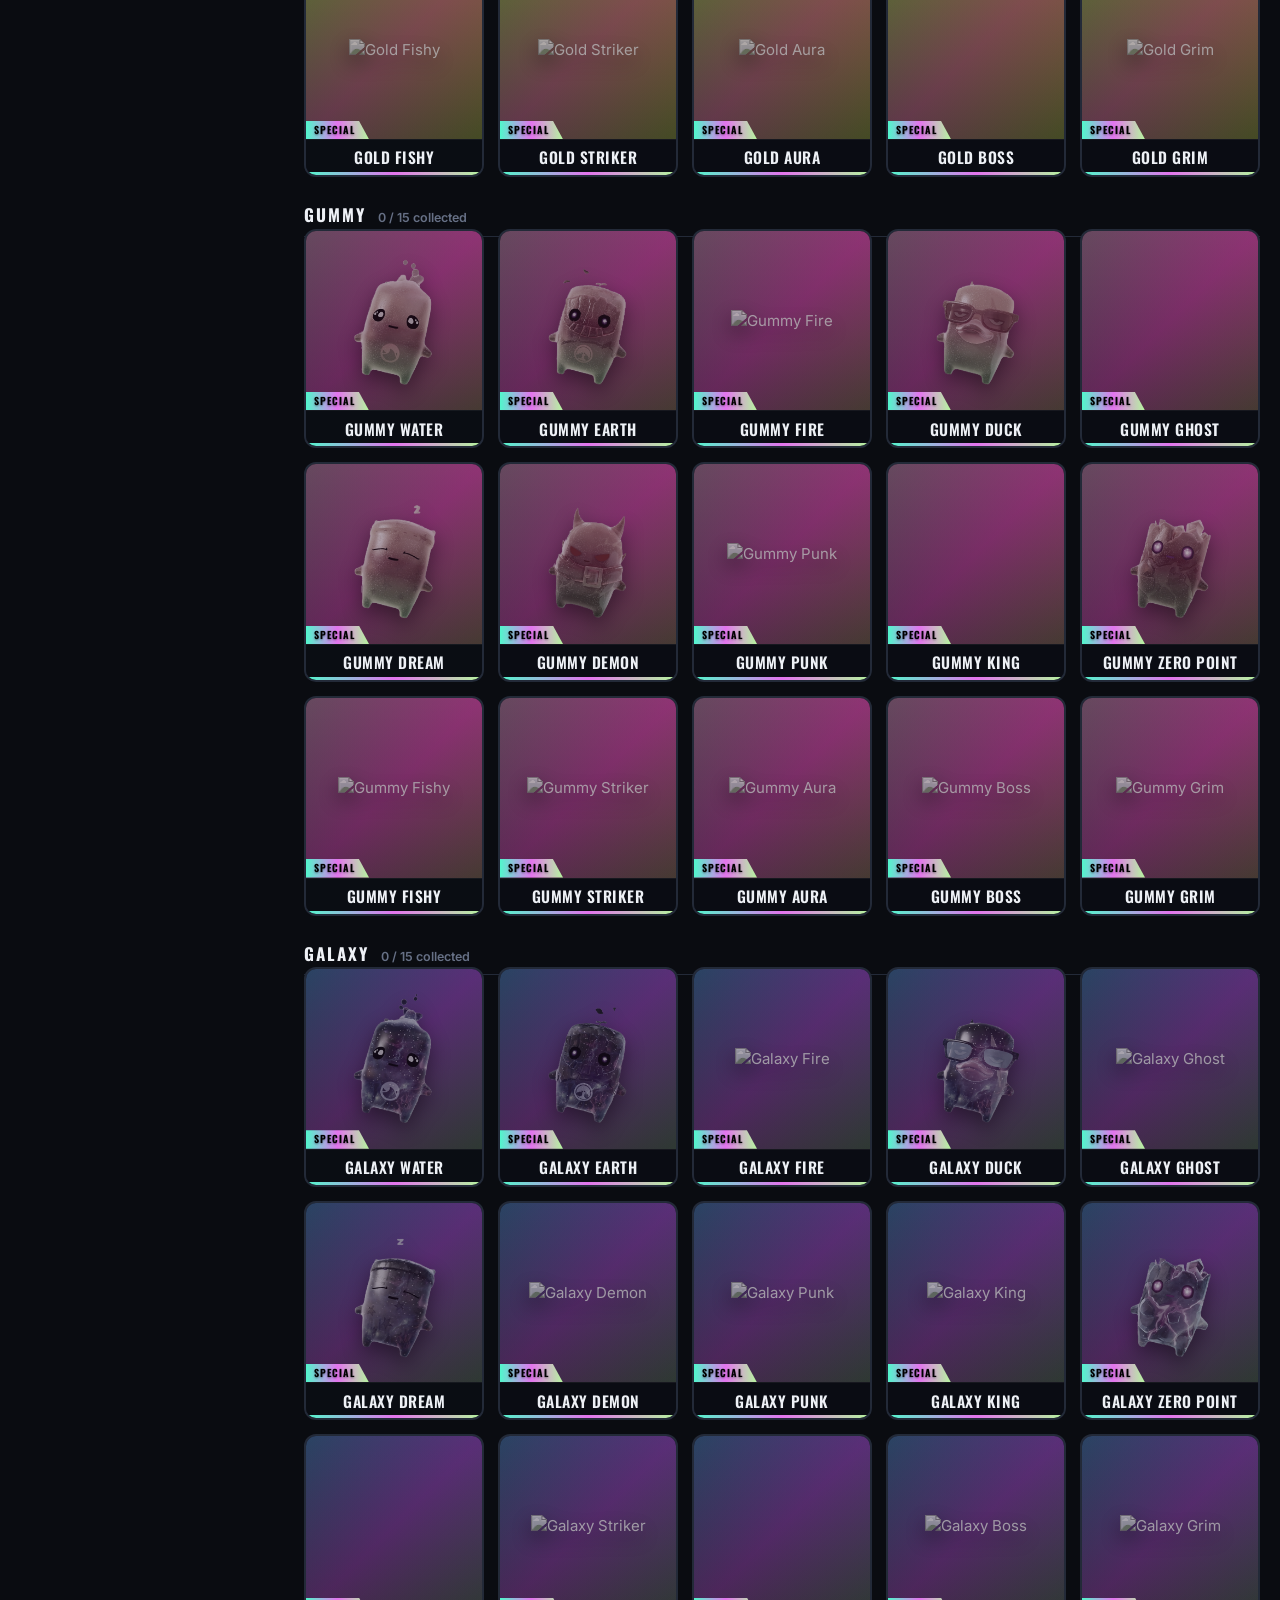
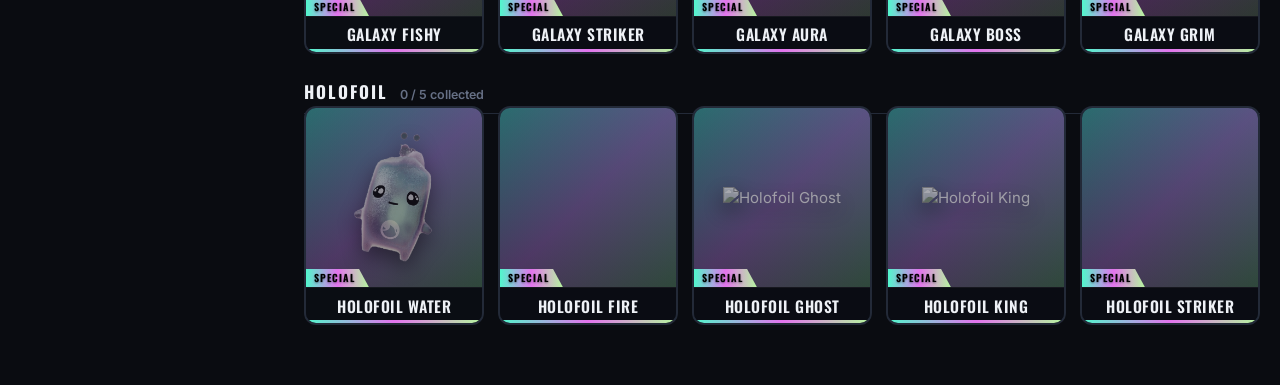
==== commit d7bacd95: "More funtions" ====
--- a/index.html
+++ b/index.html
@@ -53,6 +53,7 @@
         </div>
 
         <div class="topbar-actions">
+            <button class="btn btn-ghost" id="statsBtn" title="Collection statistics">📊 STATS</button>
             <div class="dropdown" id="exportDropdown">
                 <button class="btn btn-ghost" id="exportMenuBtn" aria-haspopup="true" aria-expanded="false" title="Generate a shareable image of your sprites">
                     📸 GENERATE IMAGE <span class="caret">▾</span>
@@ -152,5 +153,15 @@
     </div>
 </div>
 
+<div class="modal-overlay" id="statsModal" style="display: none;">
+    <div class="modal-box" role="dialog" aria-label="Collection statistics">
+        <div class="modal-header">
+            <span class="modal-title">📊 COLLECTION STATS</span>
+            <button class="modal-close-btn" id="statsCloseBtn" title="Close">✕</button>
+        </div>
+        <div class="modal-content" id="statsContent"></div>
+    </div>
+</div>
+
 </body>
 </html>
--- a/styles.css
+++ b/styles.css
@@ -740,6 +740,23 @@
     .rendered-head-crown { animation: none; }
 }
 
+/* NEW ribbon (recently added sprites) */
+.status-badge.new-badge {
+    position: absolute;
+    top: 8px;
+    left: 8px;
+    z-index: 6;
+    background: var(--cyan);
+    color: #002226;
+    font-family: 'Oswald', sans-serif;
+    font-size: 9.5px;
+    font-weight: 700;
+    letter-spacing: 1px;
+    padding: 2px 7px;
+    border-radius: 4px;
+    pointer-events: none;
+}
+
 /* Unreleased ribbon */
 .status-badge.unreleased {
     position: absolute;
@@ -843,6 +860,169 @@
 .sprite-card.mastered::after { background: var(--mastered); }
 
 /* ------------------------------------------------------------
+   STATS MODAL
+   ------------------------------------------------------------ */
+.modal-overlay {
+    position: fixed;
+    inset: 0;
+    z-index: 500;
+    background: rgba(4, 6, 10, 0.7);
+    backdrop-filter: blur(4px);
+    -webkit-backdrop-filter: blur(4px);
+    display: flex;
+    align-items: center;
+    justify-content: center;
+    padding: 20px;
+}
+
+.modal-box {
+    background: var(--panel);
+    border: 1px solid var(--border-strong);
+    border-radius: var(--radius);
+    box-shadow: var(--shadow);
+    width: 100%;
+    max-width: 520px;
+    max-height: 85vh;
+    display: flex;
+    flex-direction: column;
+    overflow: hidden;
+}
+
+.modal-header {
+    display: flex;
+    justify-content: space-between;
+    align-items: center;
+    padding: 14px 18px;
+    border-bottom: 1px solid var(--border);
+}
+
+.modal-title {
+    font-family: 'Oswald', sans-serif;
+    font-size: 16px;
+    font-weight: 700;
+    letter-spacing: 1.5px;
+}
+
+.modal-close-btn {
+    background: none;
+    border: none;
+    color: var(--text-faint);
+    font-size: 15px;
+    cursor: pointer;
+    padding: 4px 8px;
+    border-radius: 4px;
+    line-height: 1;
+}
+.modal-close-btn:hover { color: var(--text); background: rgba(255, 255, 255, 0.07); }
+
+.modal-content {
+    padding: 18px;
+    overflow-y: auto;
+}
+
+.stats-hero {
+    display: flex;
+    gap: 12px;
+    margin-bottom: 14px;
+}
+
+.stats-hero-item {
+    flex: 1;
+    background: var(--bg-elevated);
+    border: 1px solid var(--border);
+    border-radius: var(--radius-sm);
+    padding: 14px;
+    text-align: center;
+}
+
+.stats-hero-pct {
+    font-family: 'Oswald', sans-serif;
+    font-size: 34px;
+    font-weight: 700;
+    line-height: 1.1;
+}
+
+.stats-hero-label {
+    font-family: 'Oswald', sans-serif;
+    font-size: 11px;
+    font-weight: 600;
+    letter-spacing: 1.2px;
+    color: var(--text-faint);
+    margin-top: 4px;
+}
+
+.stats-milestone {
+    background: rgba(244, 196, 48, 0.07);
+    border: 1px solid rgba(244, 196, 48, 0.25);
+    border-radius: var(--radius-sm);
+    padding: 10px 14px;
+    font-size: 13.5px;
+    color: var(--text-dim);
+    margin-bottom: 10px;
+}
+
+.stats-milestone b { color: var(--text); }
+
+.stats-milestone.stats-new {
+    background: rgba(0, 240, 255, 0.06);
+    border-color: rgba(0, 240, 255, 0.25);
+}
+
+.stats-section-title {
+    font-family: 'Oswald', sans-serif;
+    font-size: 11px;
+    font-weight: 600;
+    letter-spacing: 1.5px;
+    color: var(--text-faint);
+    margin: 16px 0 8px;
+    border-bottom: 1px solid var(--border);
+    padding-bottom: 5px;
+}
+
+.stats-row {
+    display: flex;
+    align-items: center;
+    gap: 10px;
+    padding: 4px 0;
+}
+
+.stats-row-label {
+    font-family: 'Oswald', sans-serif;
+    font-size: 12px;
+    font-weight: 600;
+    letter-spacing: 0.8px;
+    width: 88px;
+    flex-shrink: 0;
+}
+
+.stats-row-bar {
+    flex: 1;
+    position: relative;
+    height: 9px;
+    border-radius: 5px;
+    background: #060810;
+    overflow: hidden;
+}
+
+.stats-row-fill {
+    position: absolute;
+    left: 0;
+    top: 0;
+    height: 100%;
+    border-radius: 5px;
+}
+
+.stats-row-nums {
+    font-size: 12px;
+    font-weight: 600;
+    color: var(--text-dim);
+    width: 88px;
+    text-align: right;
+    flex-shrink: 0;
+    white-space: nowrap;
+}
+
+/* ------------------------------------------------------------
    RESPONSIVE
    ------------------------------------------------------------ */
 @media (max-width: 1100px) {
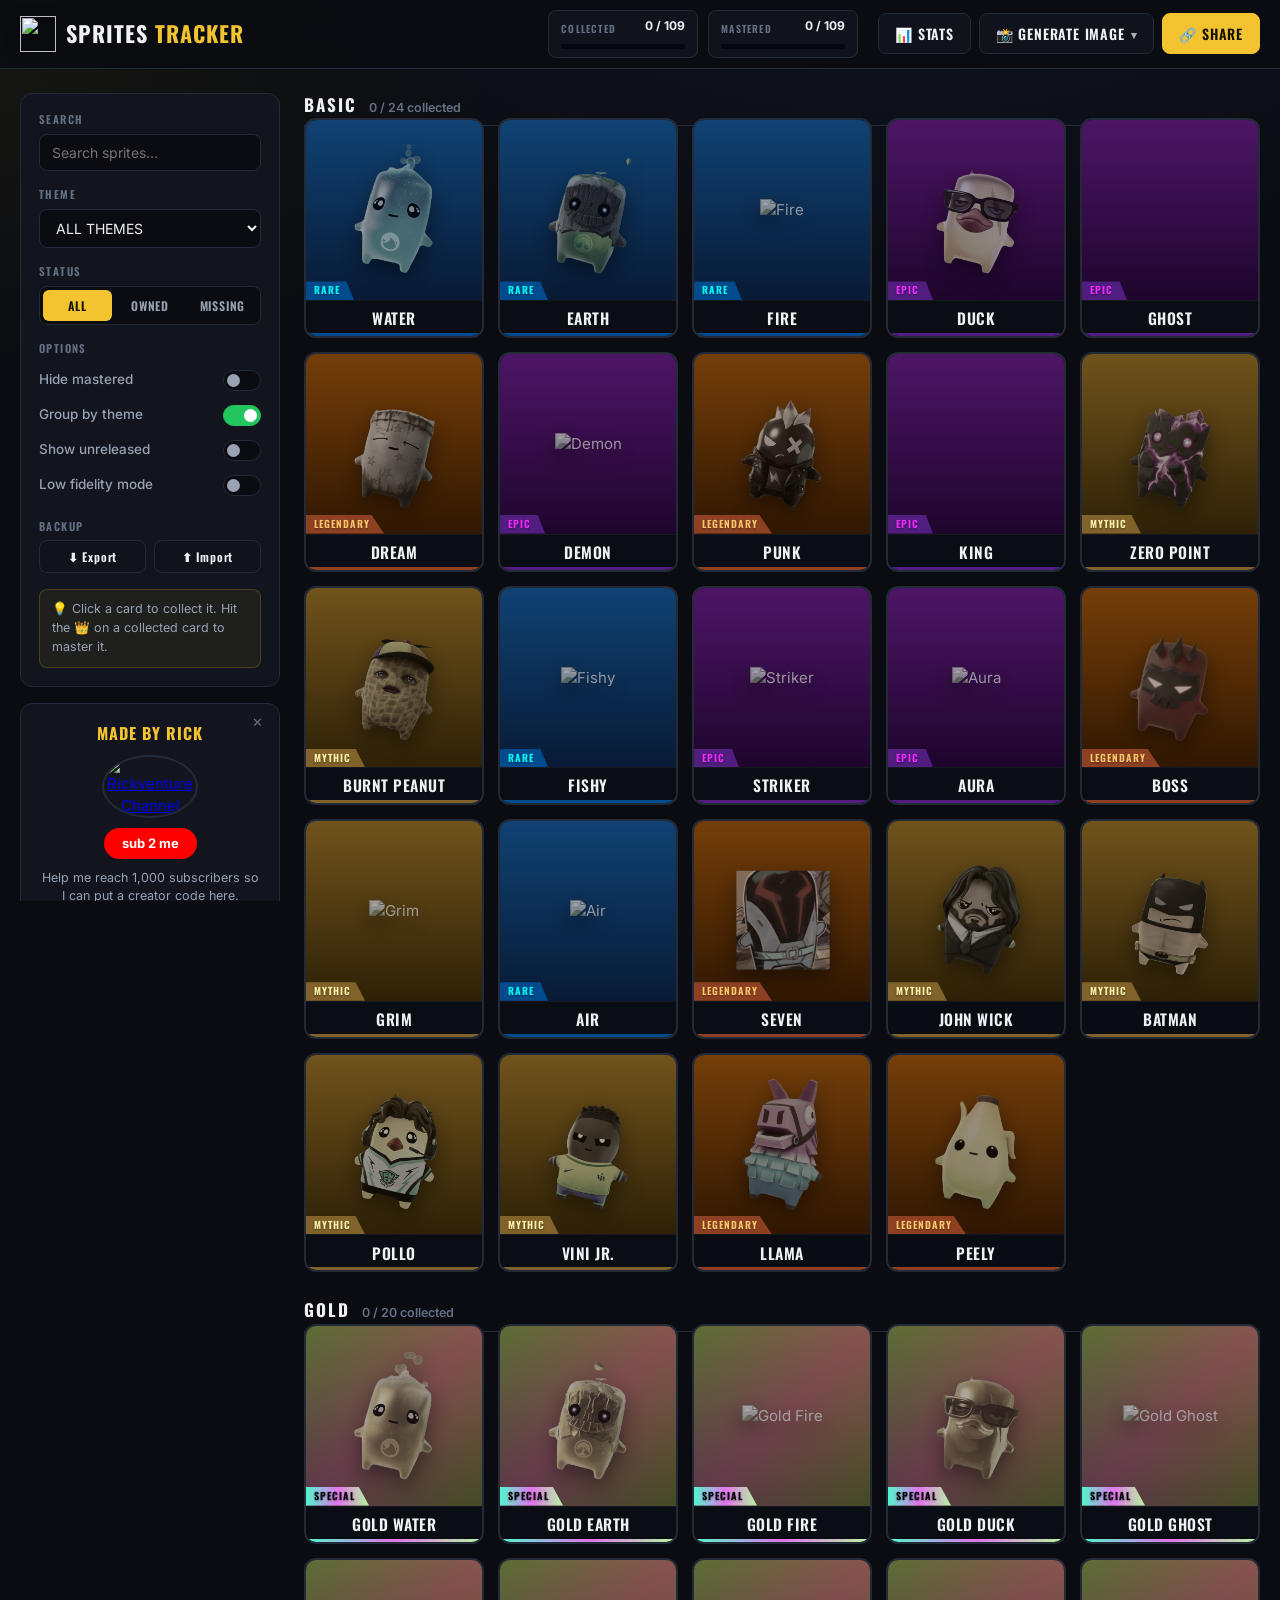
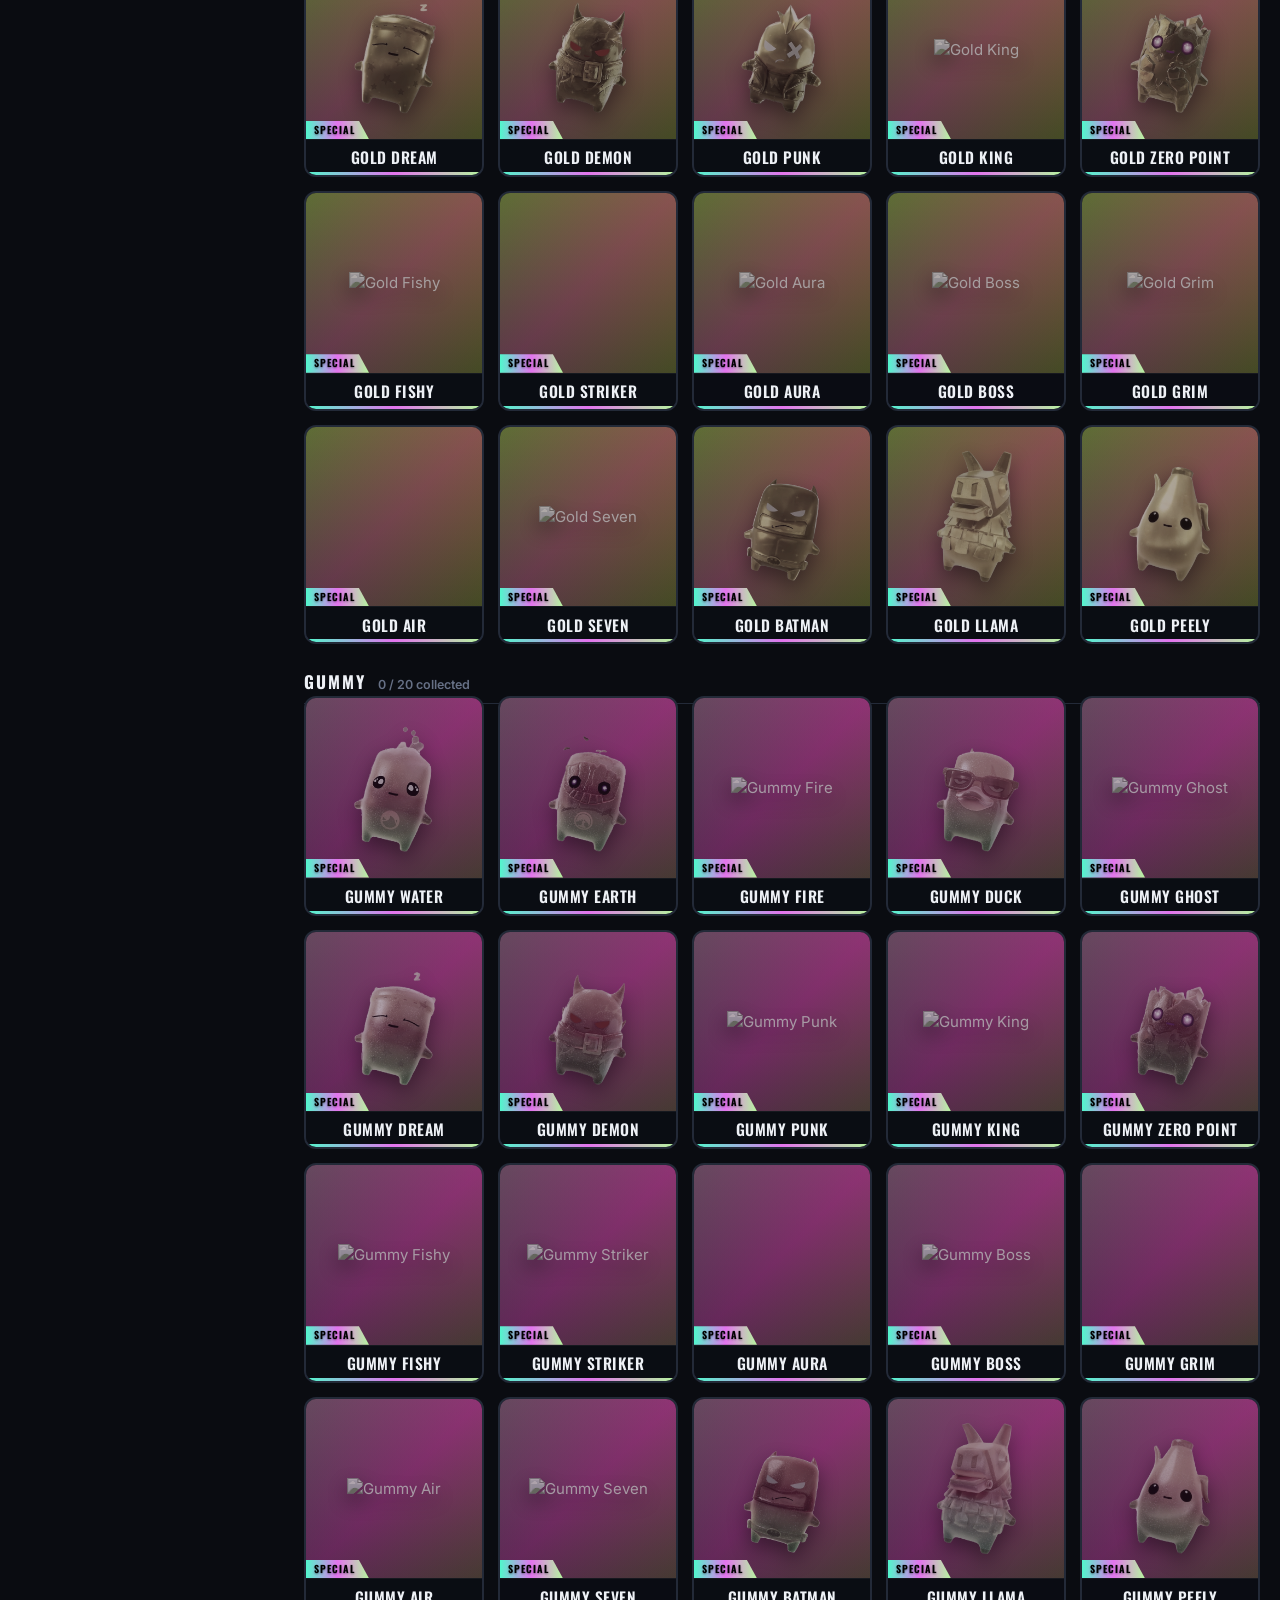
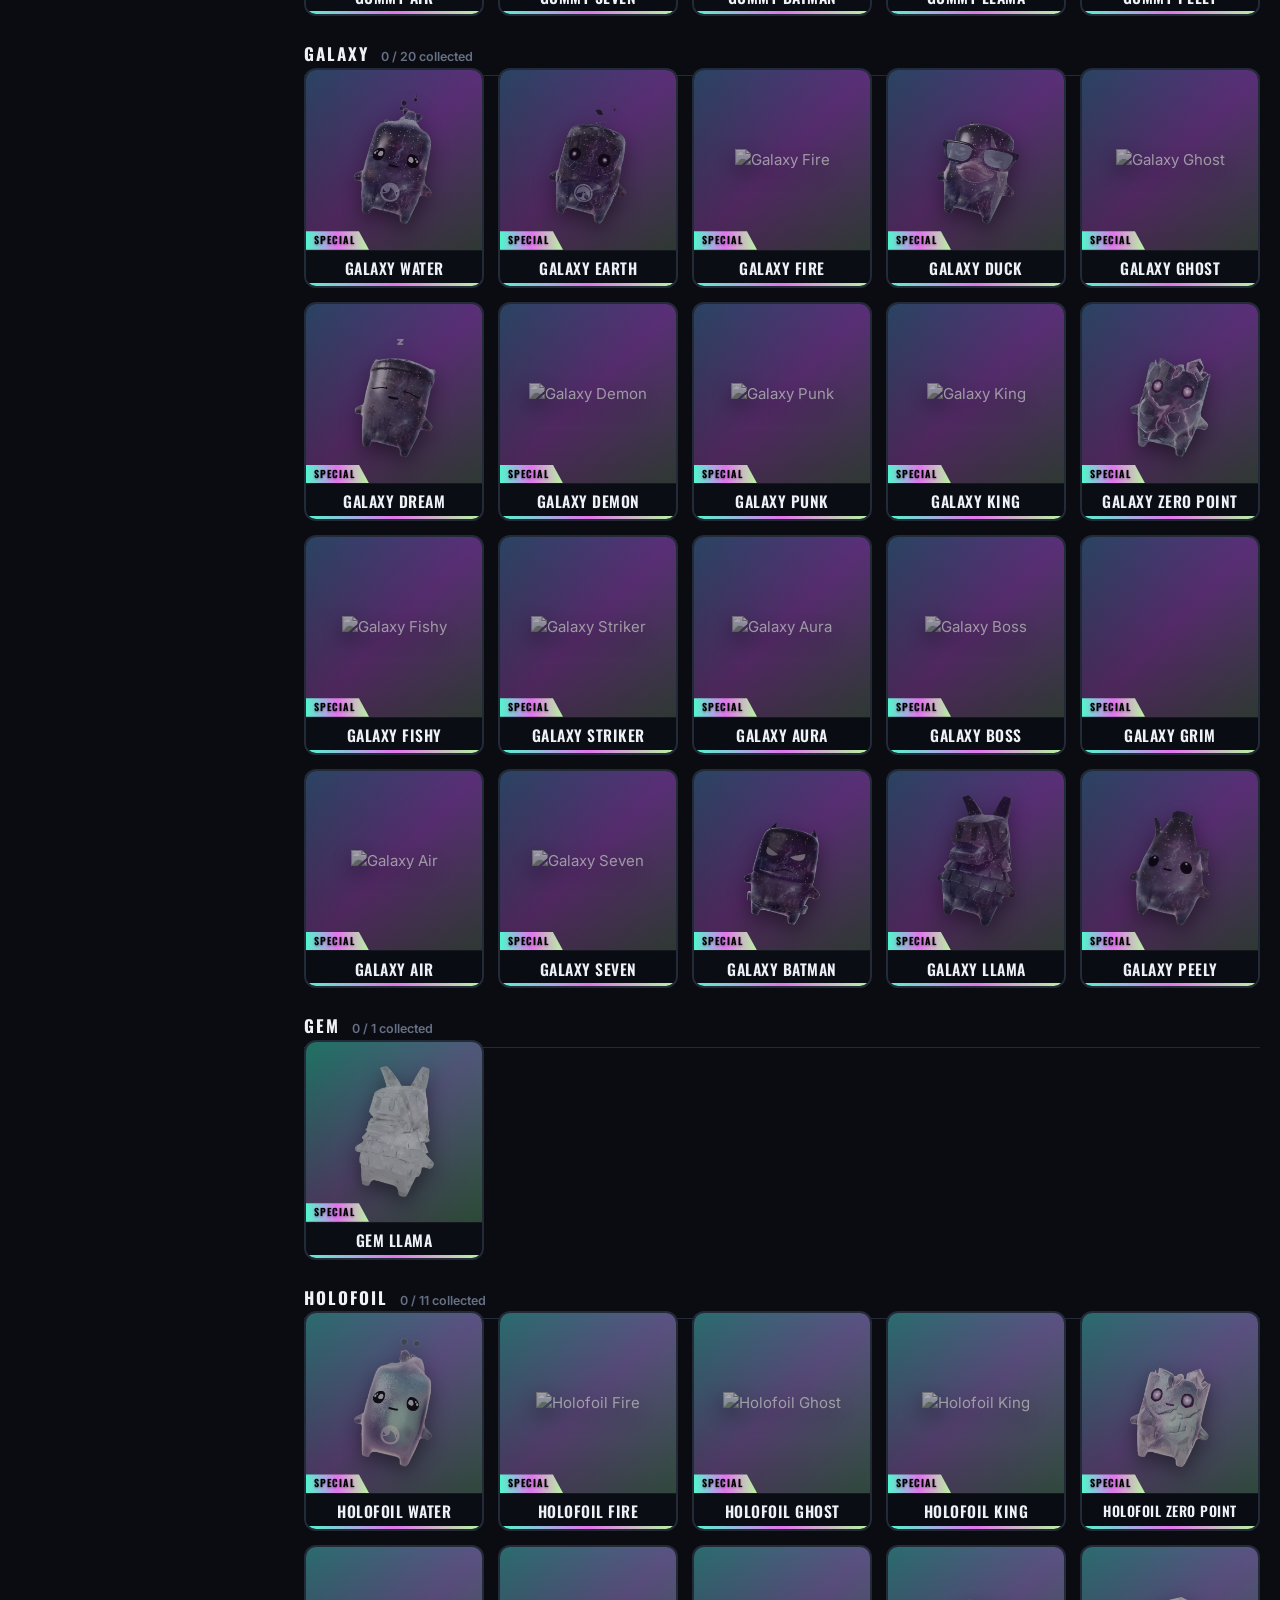
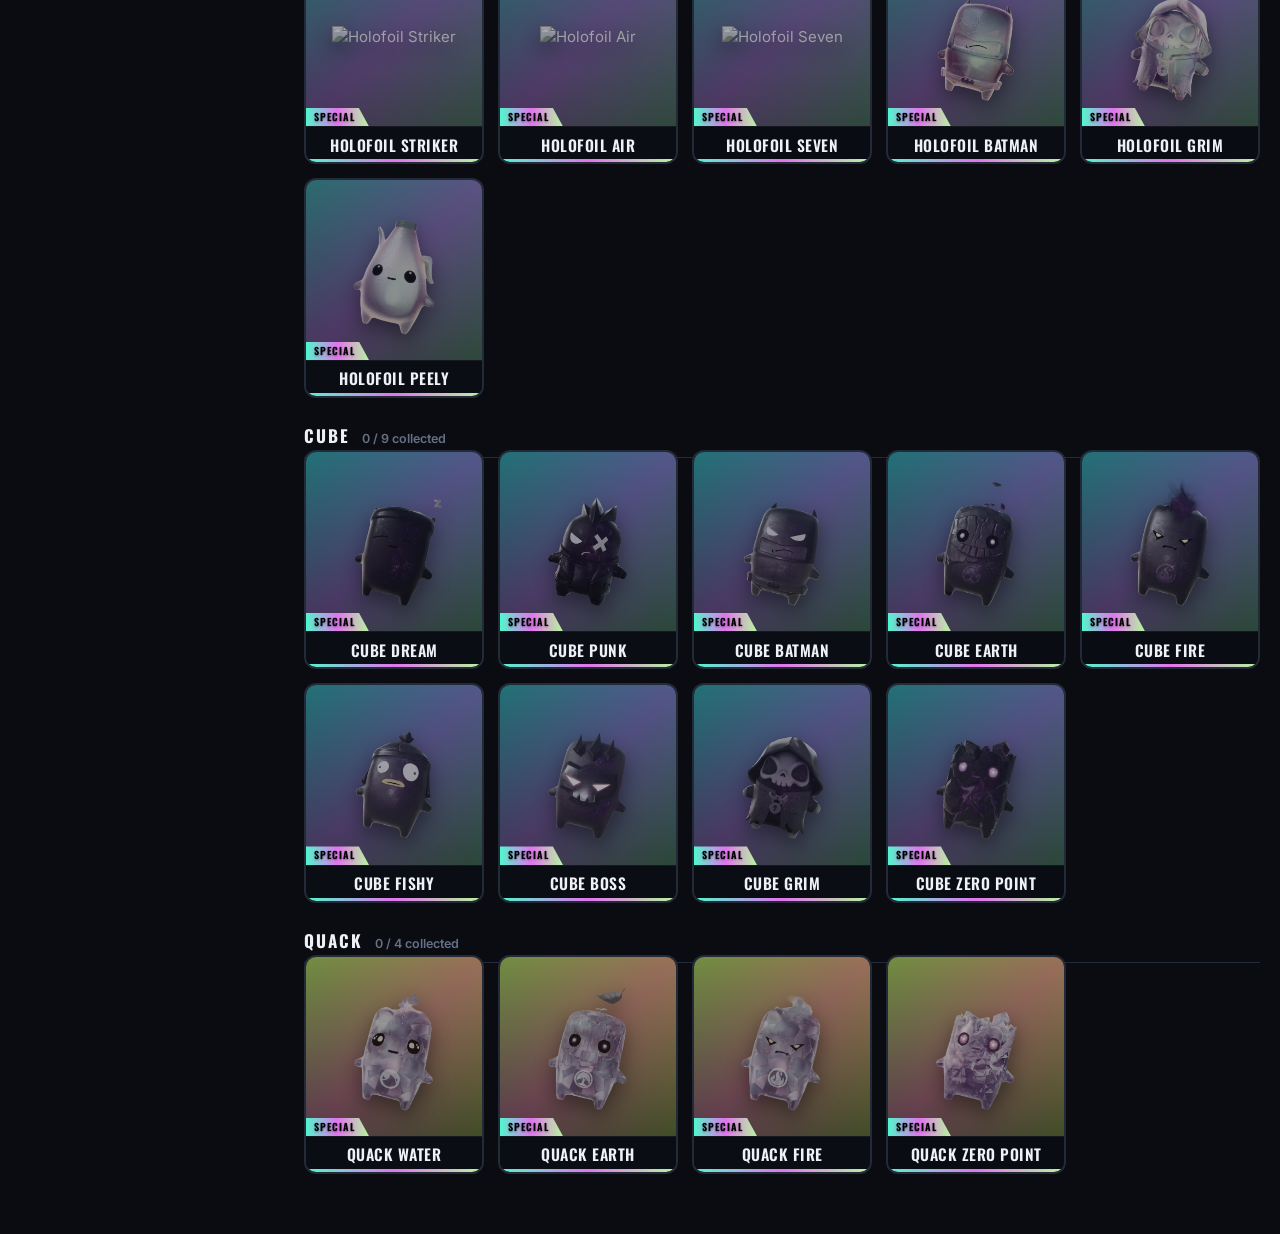
==== commit fca2941e: "Update new sprites" ====
--- a/index.html
+++ b/index.html
@@ -27,6 +27,7 @@
     <link rel="stylesheet" href="styles.css">
 
     <script src="sprites-data.js" defer></script>
+    <script src="id-migrations.js" defer></script>
     <script src="share-utils.js" defer></script>
     <script src="app.js" defer></script>
 </head>
--- a/styles.css
+++ b/styles.css
@@ -860,6 +860,24 @@
 .sprite-card.mastered::after { background: var(--mastered); }
 
 /* ------------------------------------------------------------
+   KONAMI CODE EASTER EGG — barrel roll wave across the grid
+   (declared after .mastered so the spin wins while it runs)
+   ------------------------------------------------------------ */
+.sprite-card.konami-spin {
+    animation: konamiSpin 0.8s ease-in-out both;
+    z-index: 4;
+}
+
+@keyframes konamiSpin {
+    0% { transform: perspective(600px) rotateY(0deg); }
+    100% { transform: perspective(600px) rotateY(360deg); }
+}
+
+@media (prefers-reduced-motion: reduce) {
+    .sprite-card.konami-spin { animation: none; }
+}
+
+/* ------------------------------------------------------------
    STATS MODAL
    ------------------------------------------------------------ */
 .modal-overlay {
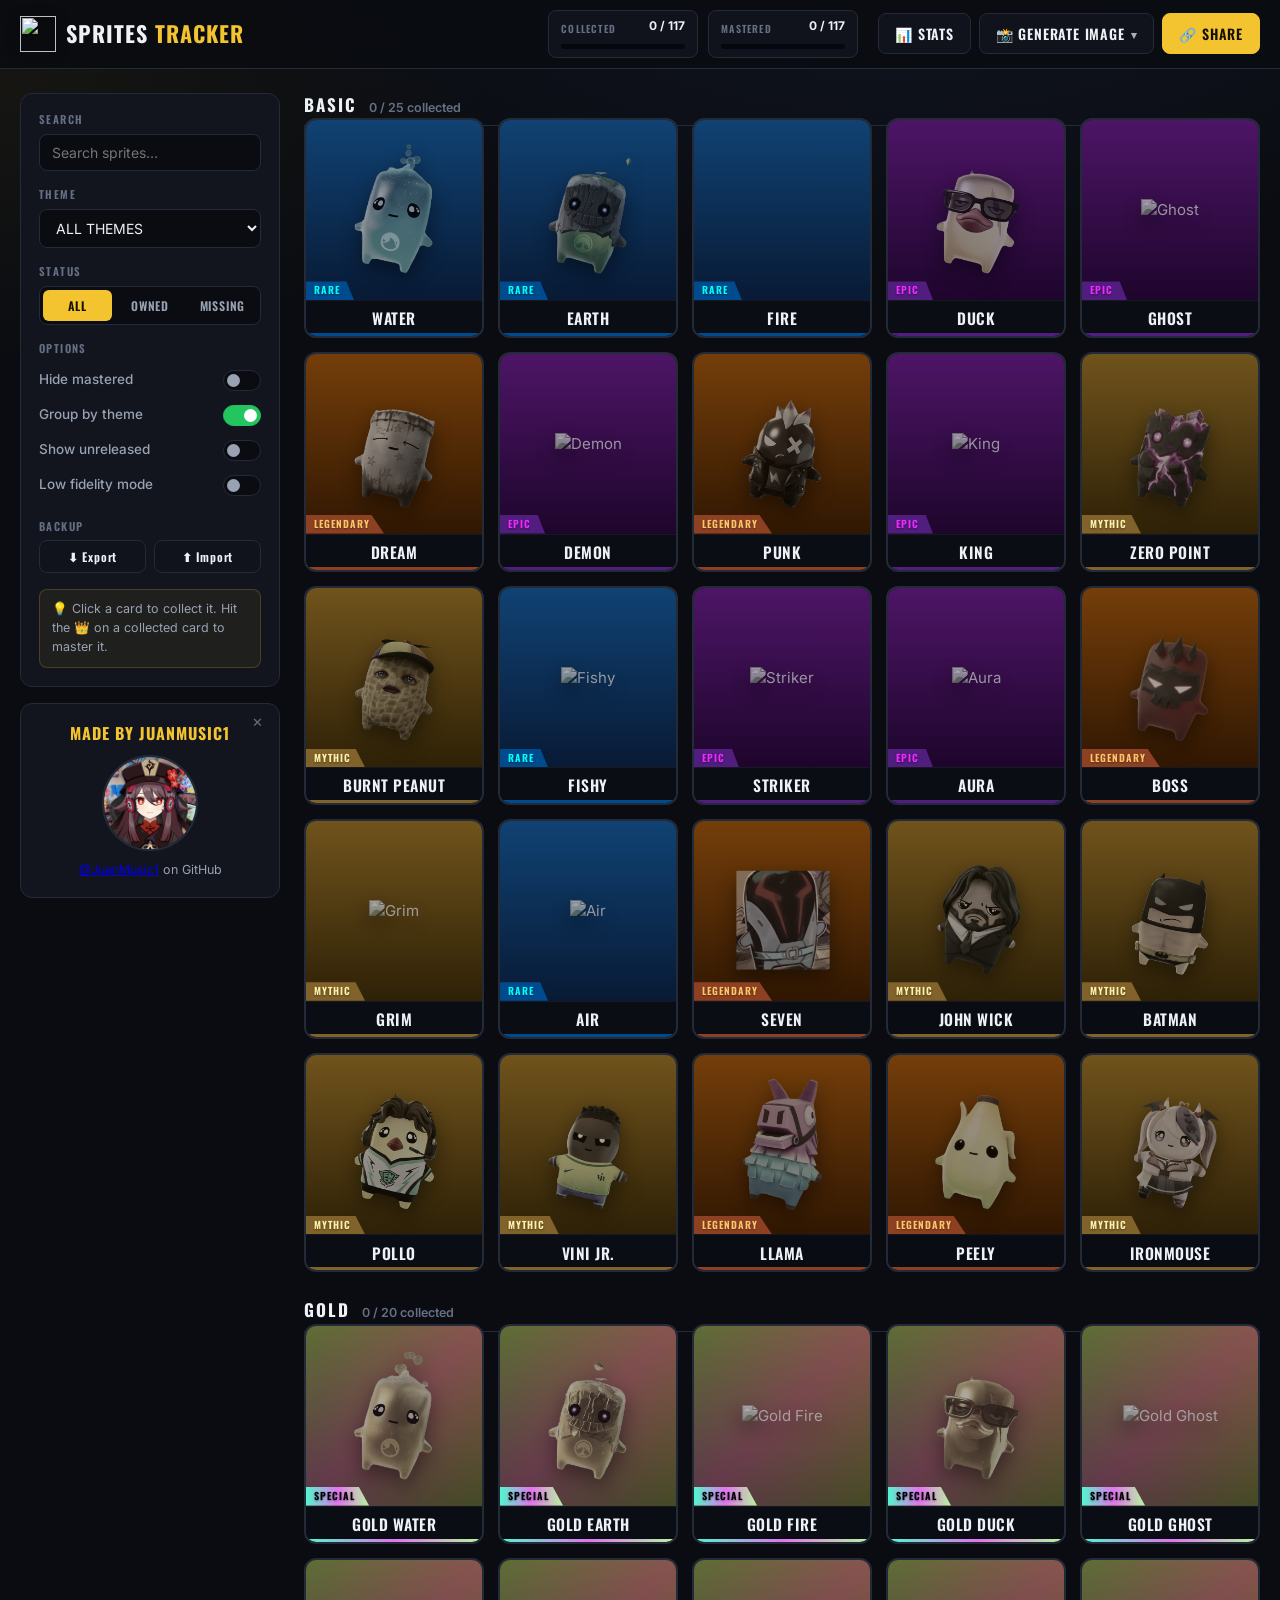
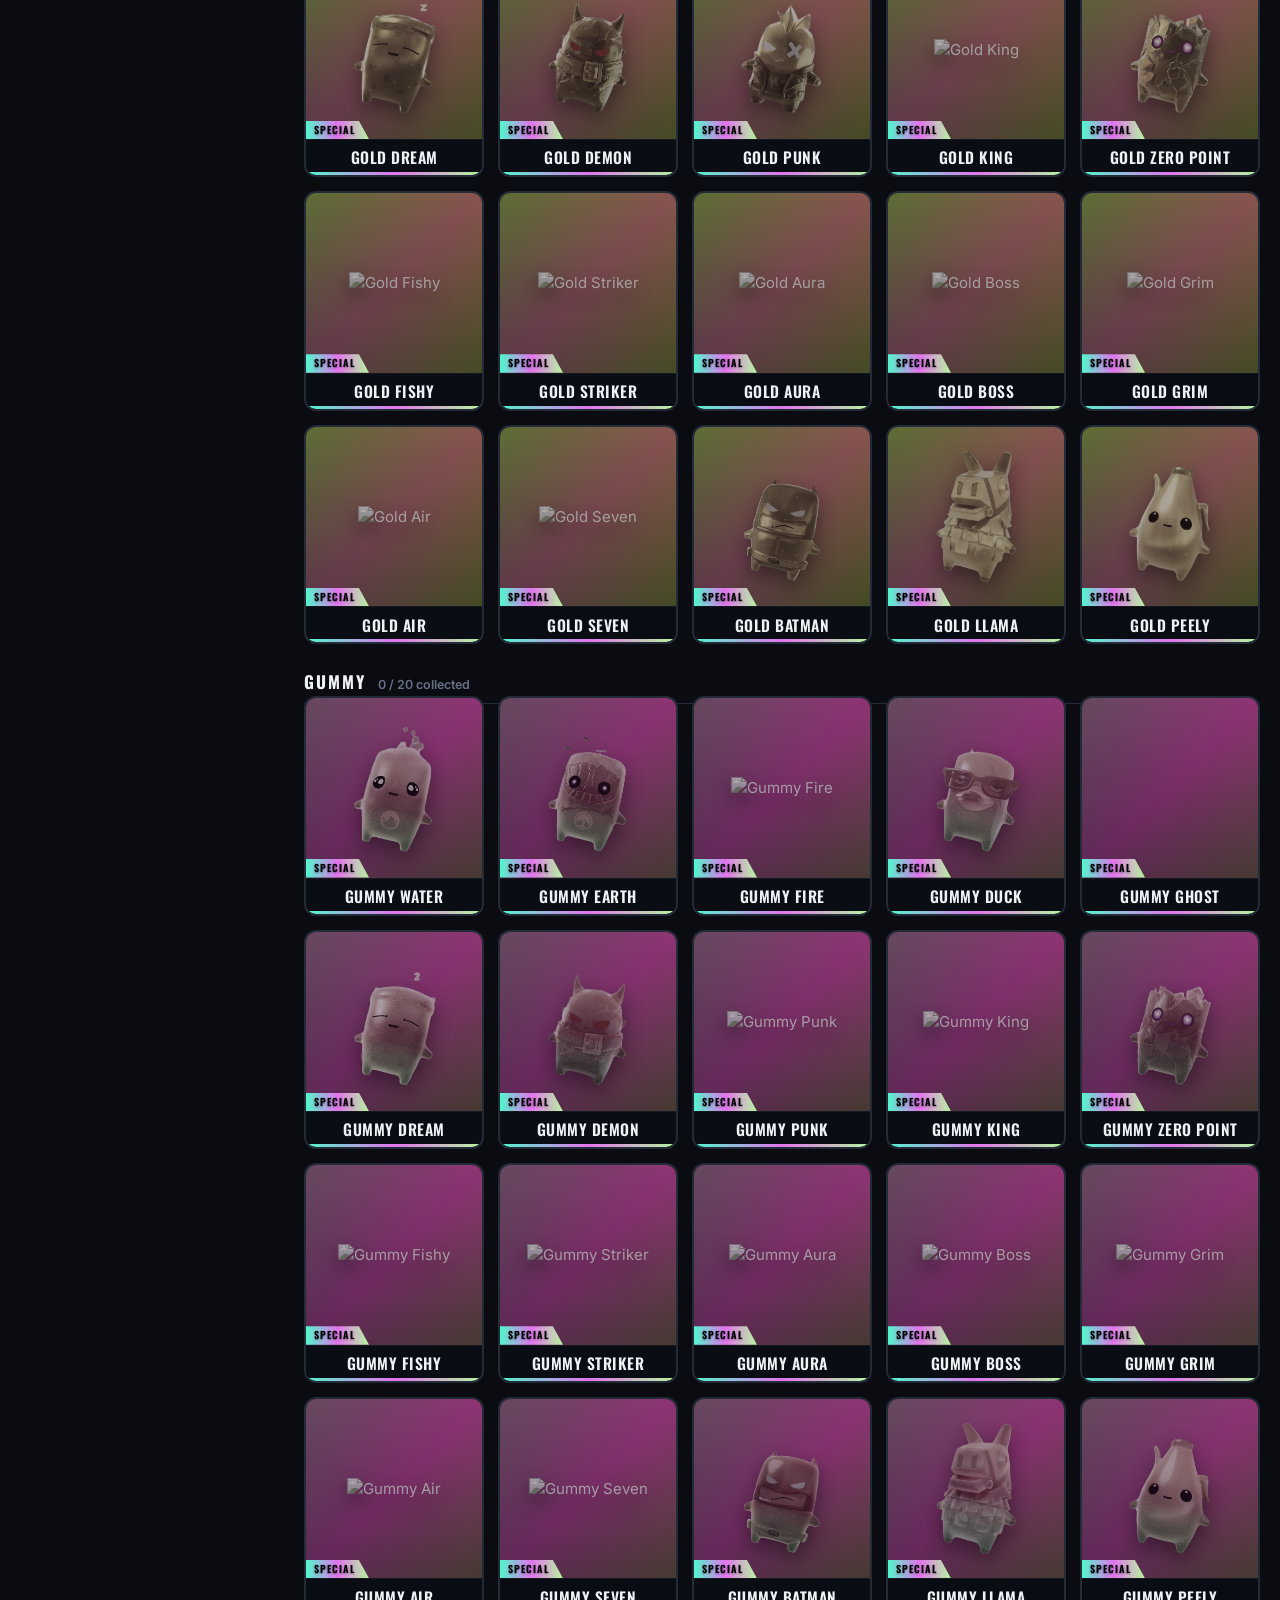
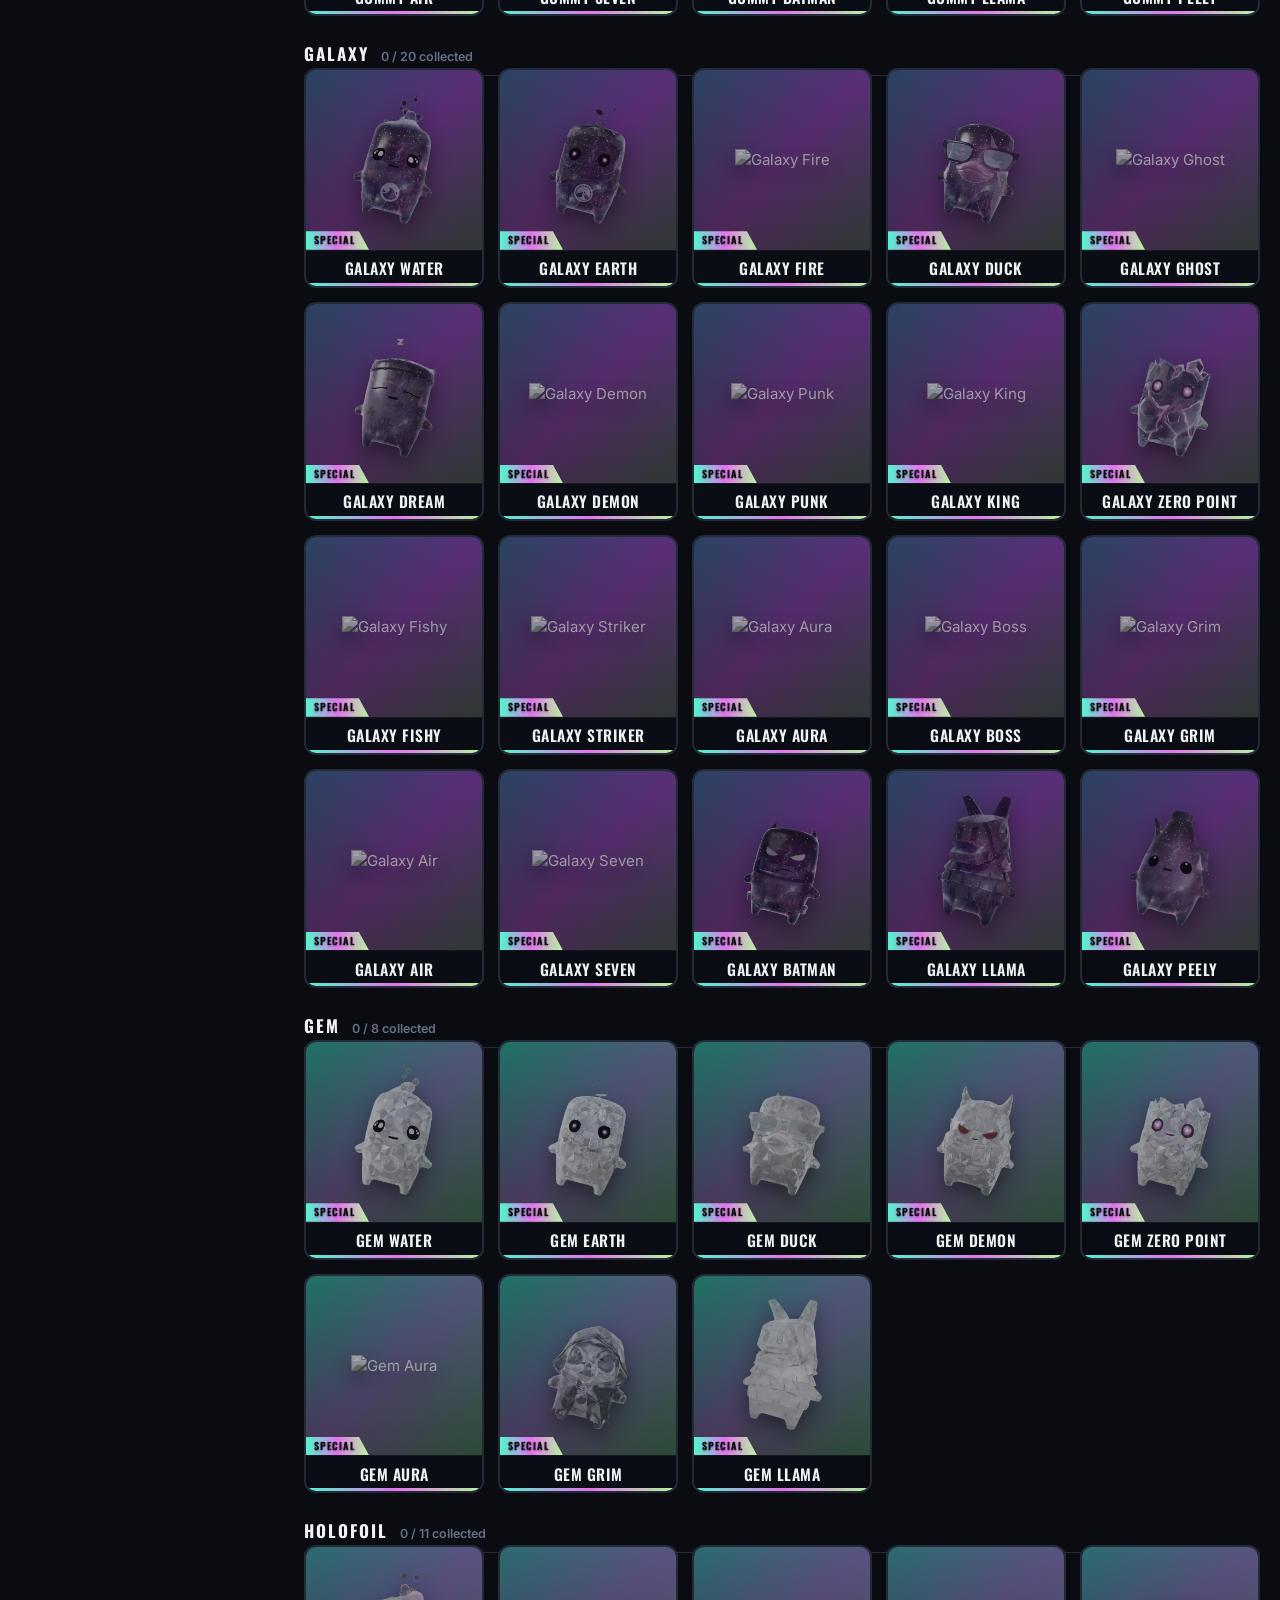
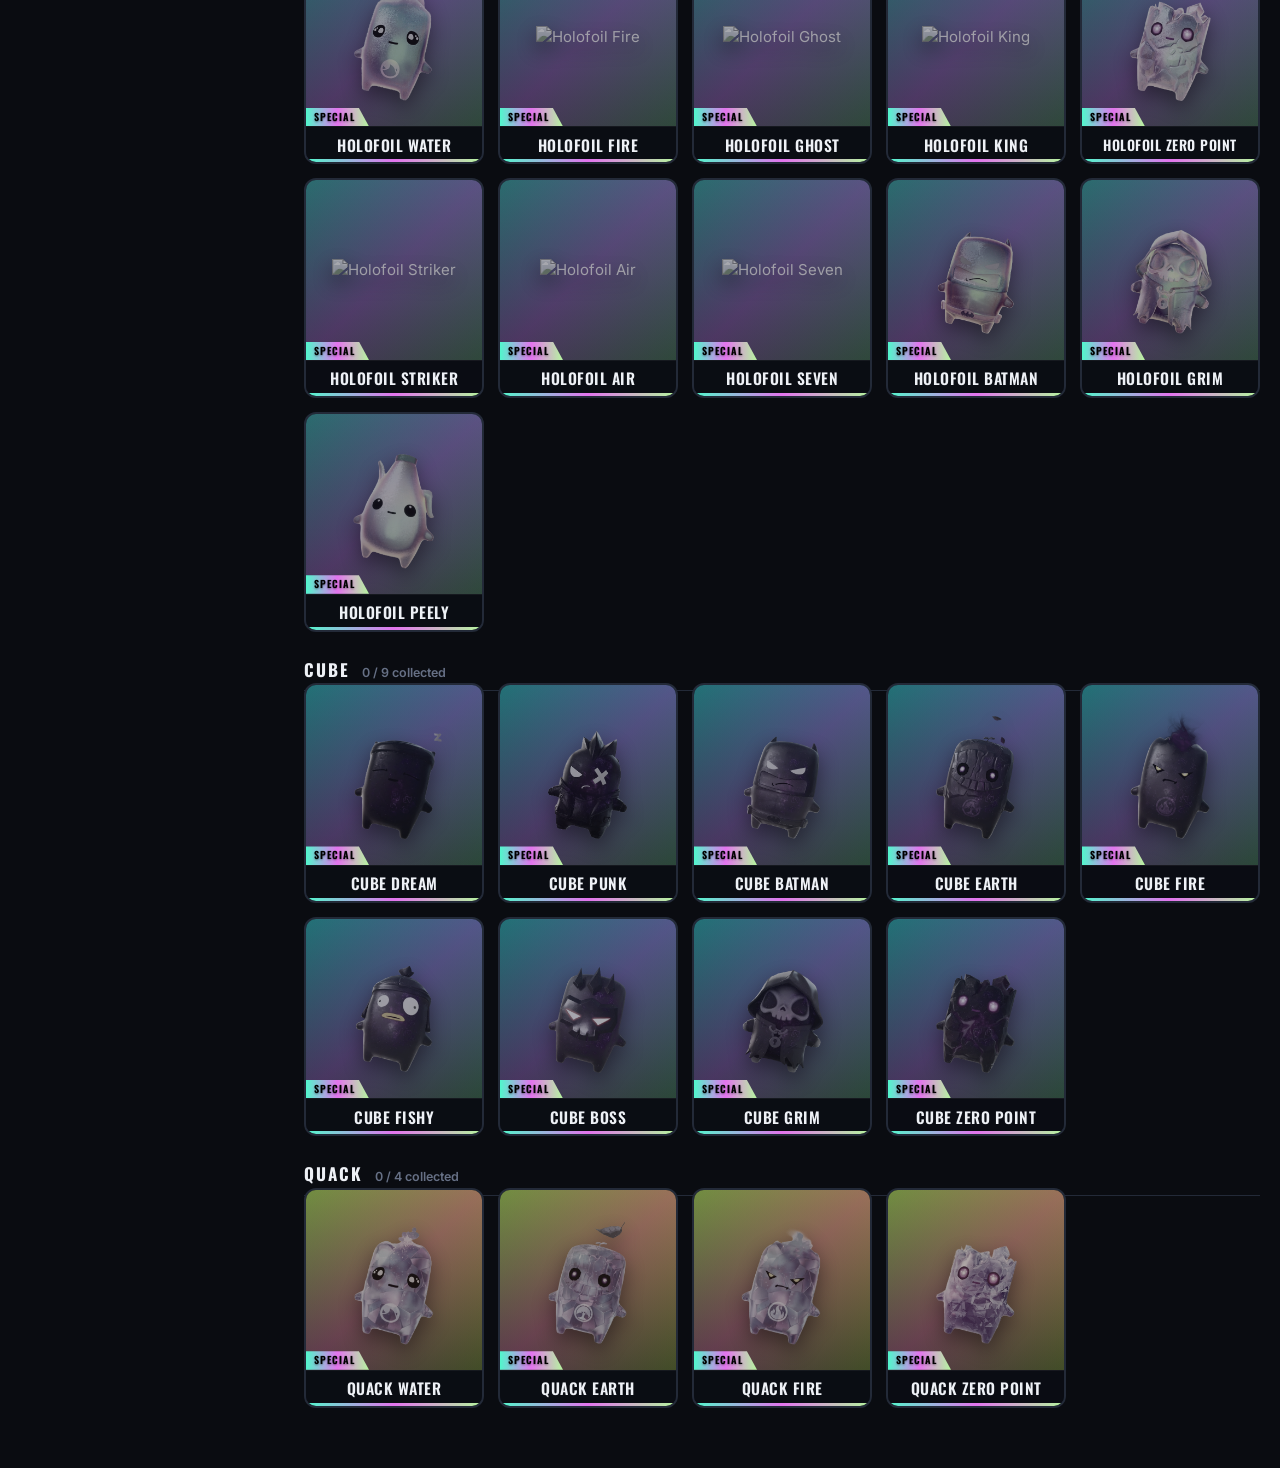
==== commit 2cbc1e7d: "Update creator" ====
--- a/index.html
+++ b/index.html
@@ -136,16 +136,12 @@
 
             <div class="panel-box creator-card">
                 <button class="close-creator-btn" id="closeCreatorBtn" title="Hide for this session">✕</button>
-                <div class="creator-title">Made by Rick</div>
-                <a href="https://youtube.com/@rickventure" class="creator-link" target="_blank">
-                    <img src="siteimages/rickpfpeak.png" class="creator-img" alt="Rickventure Channel">
+                <div class="creator-title">Made by JuanMusic1</div>
+                <a href="https://github.com/JuanMusic1" class="creator-link" target="_blank" rel="noopener">
+                    <img src="siteimages/juanmusic1pfp.png" class="creator-img" alt="JuanMusic1">
                 </a>
-                <a href="https://youtube.com/@rickventure?sub_confirmation=1" class="sub-btn" target="_blank">sub 2 me</a>
                 <div class="creator-subtext">
-                    Help me reach 1,000 subscribers so I can put a creator code here.
-                </div>
-                <div class="modified-by">
-                    Modified by <a href="https://github.com/JuanMusic1" target="_blank" rel="noopener">JuanMusic1</a>
+                    <a href="https://github.com/JuanMusic1" target="_blank" rel="noopener">@JuanMusic1</a> on GitHub
                 </div>
             </div>
         </aside>
--- a/styles.css
+++ b/styles.css
@@ -482,22 +482,8 @@
     overflow: hidden;
     transition: border-color 0.15s;
 }
-.creator-link:hover { border-color: #ff0000; }
+.creator-link:hover { border-color: var(--accent); }
 .creator-img { width: 100%; height: auto; display: block; }
-
-.sub-btn {
-    display: inline-block;
-    background: #ff0000;
-    color: #fff;
-    font-weight: 700;
-    font-size: 13px;
-    padding: 6px 18px;
-    margin-top: 10px;
-    border-radius: 20px;
-    text-decoration: none;
-    transition: background 0.15s;
-}
-.sub-btn:hover { background: #cc0000; }
 
 .creator-subtext { font-size: 12.5px; color: var(--text-dim); margin-top: 10px; line-height: 1.45; }
 
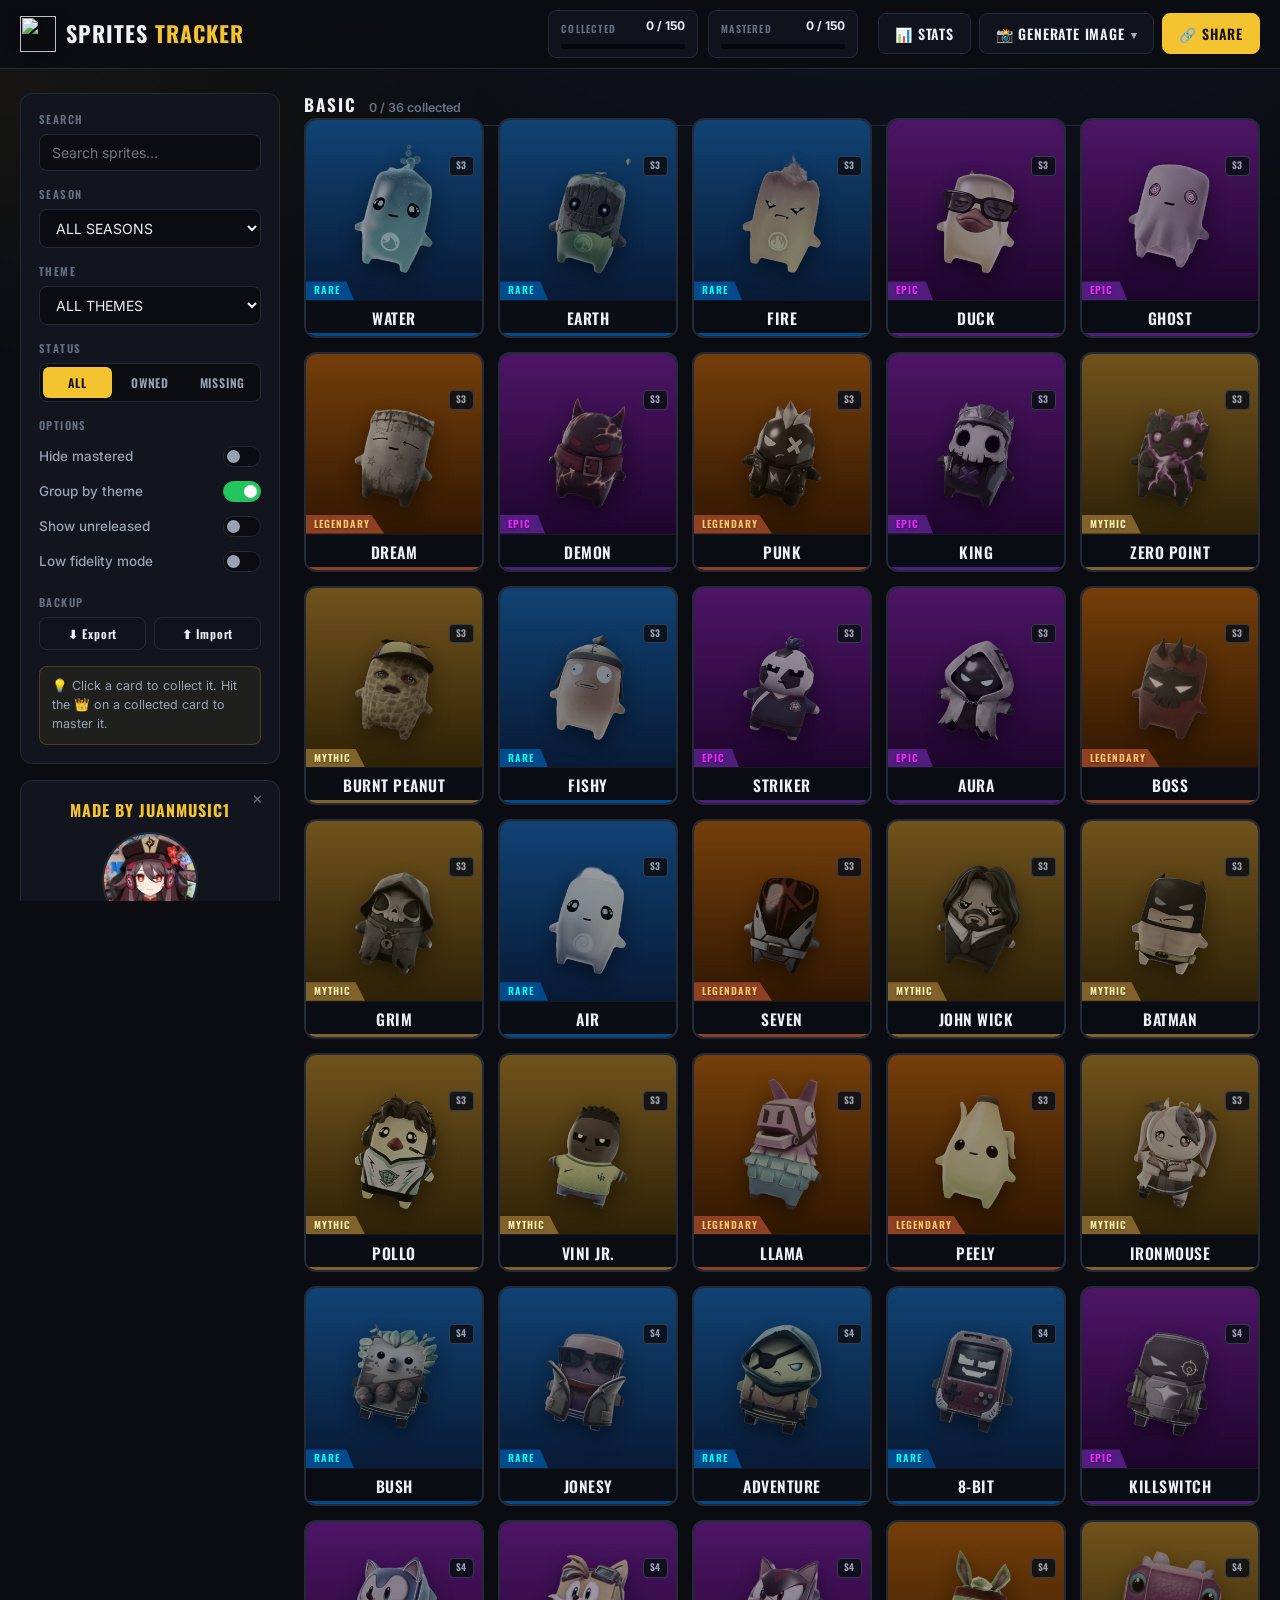
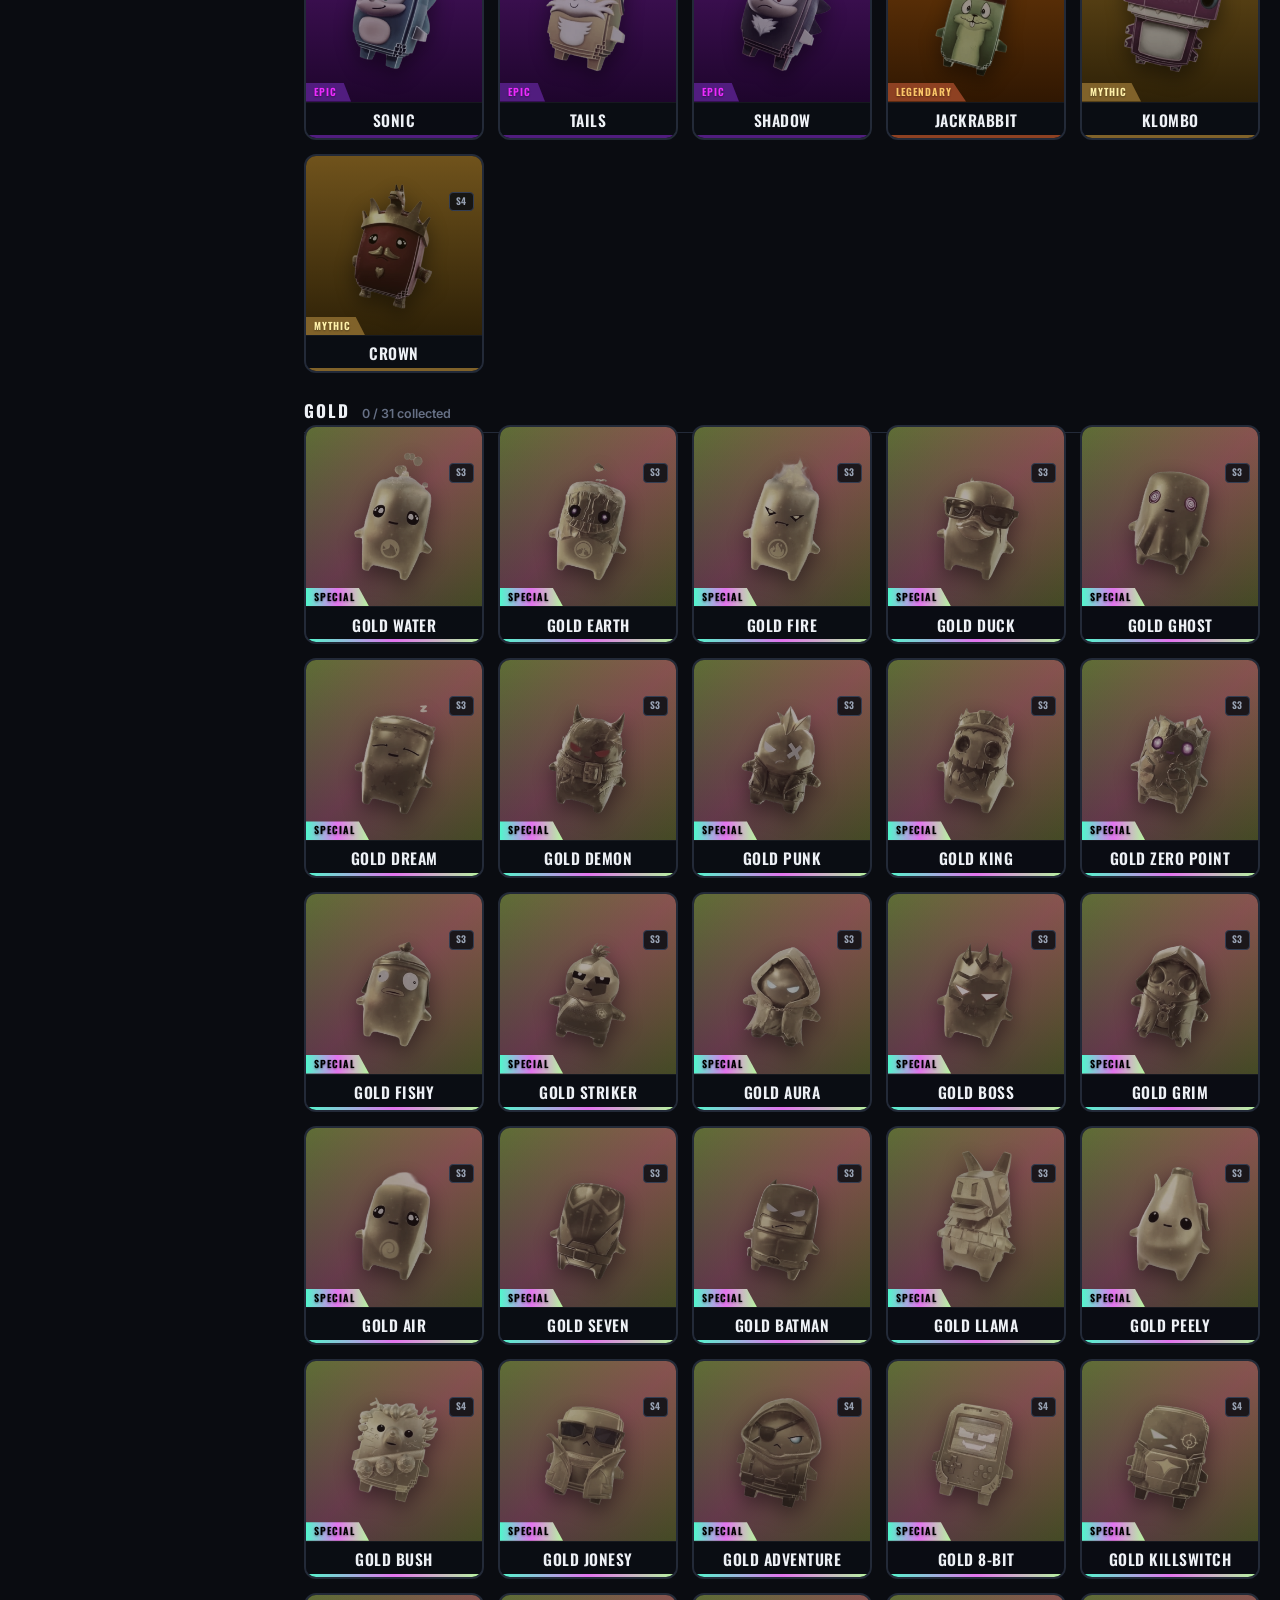
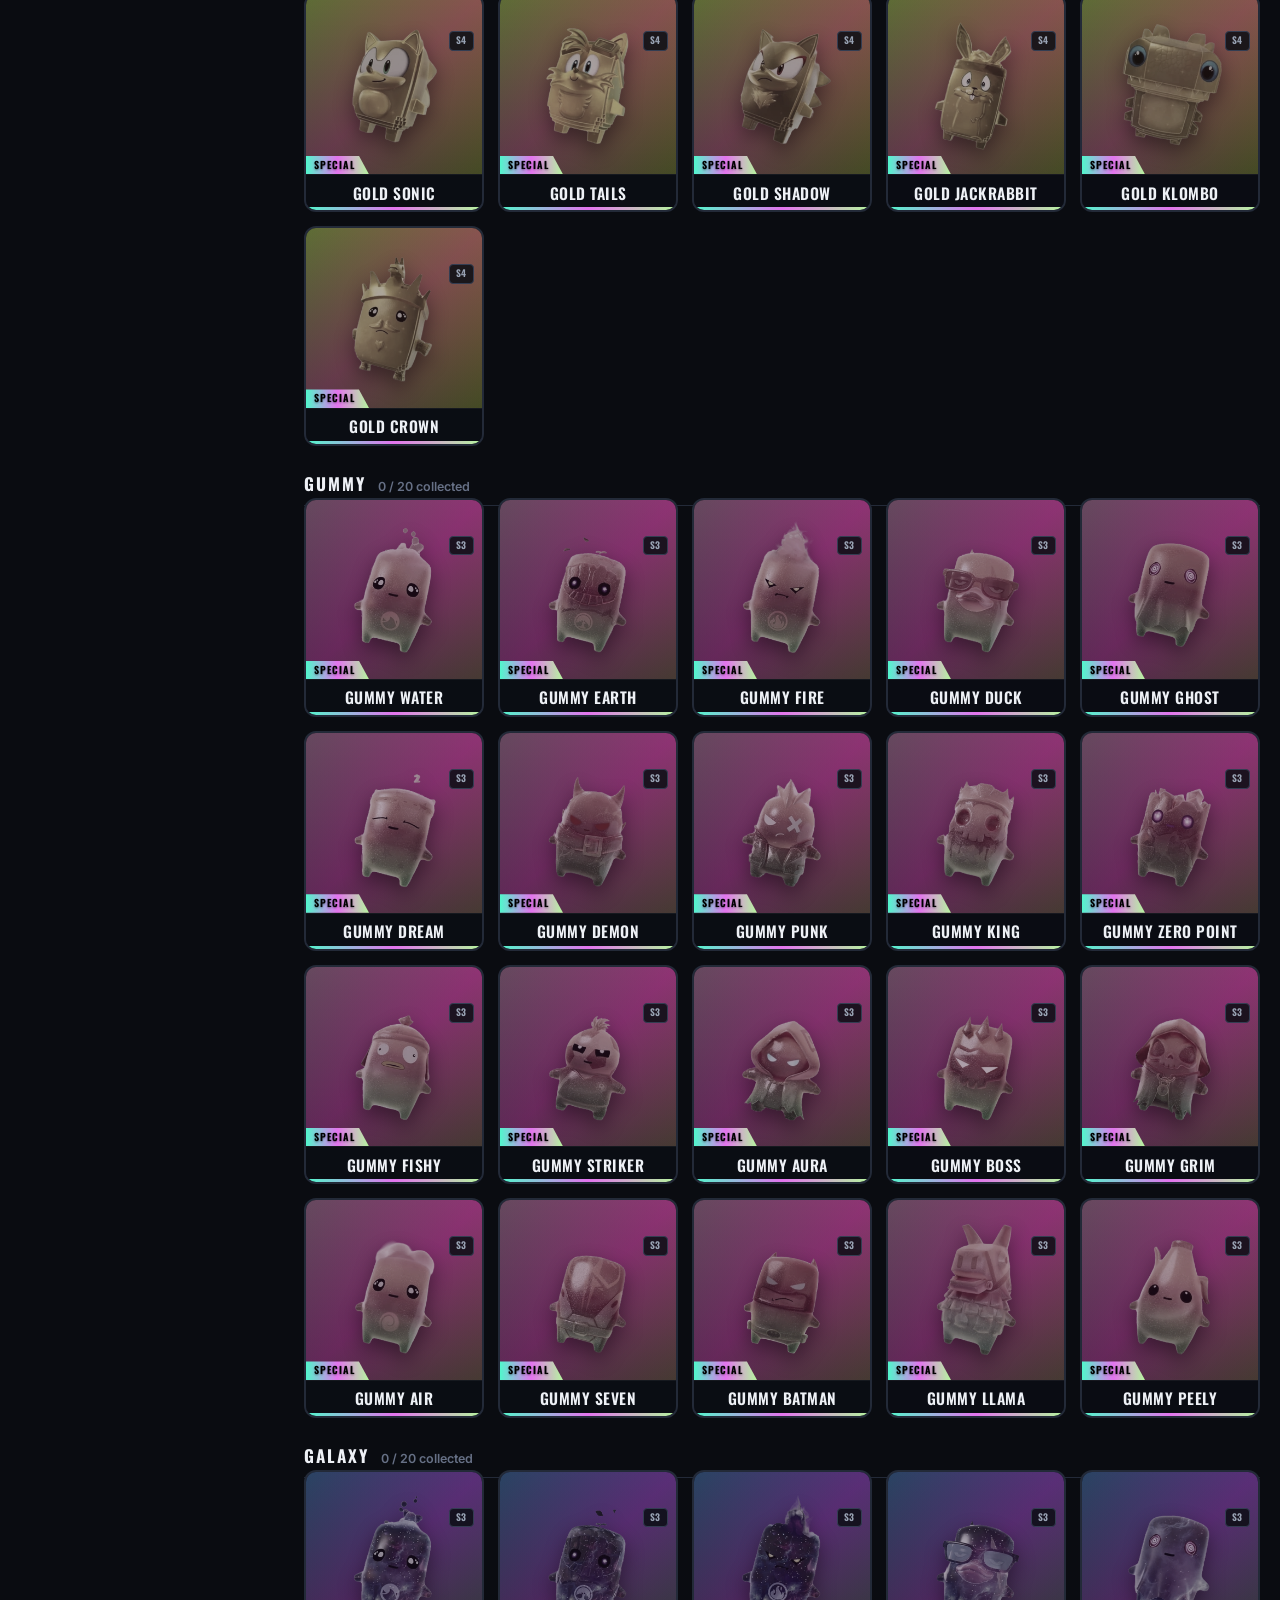
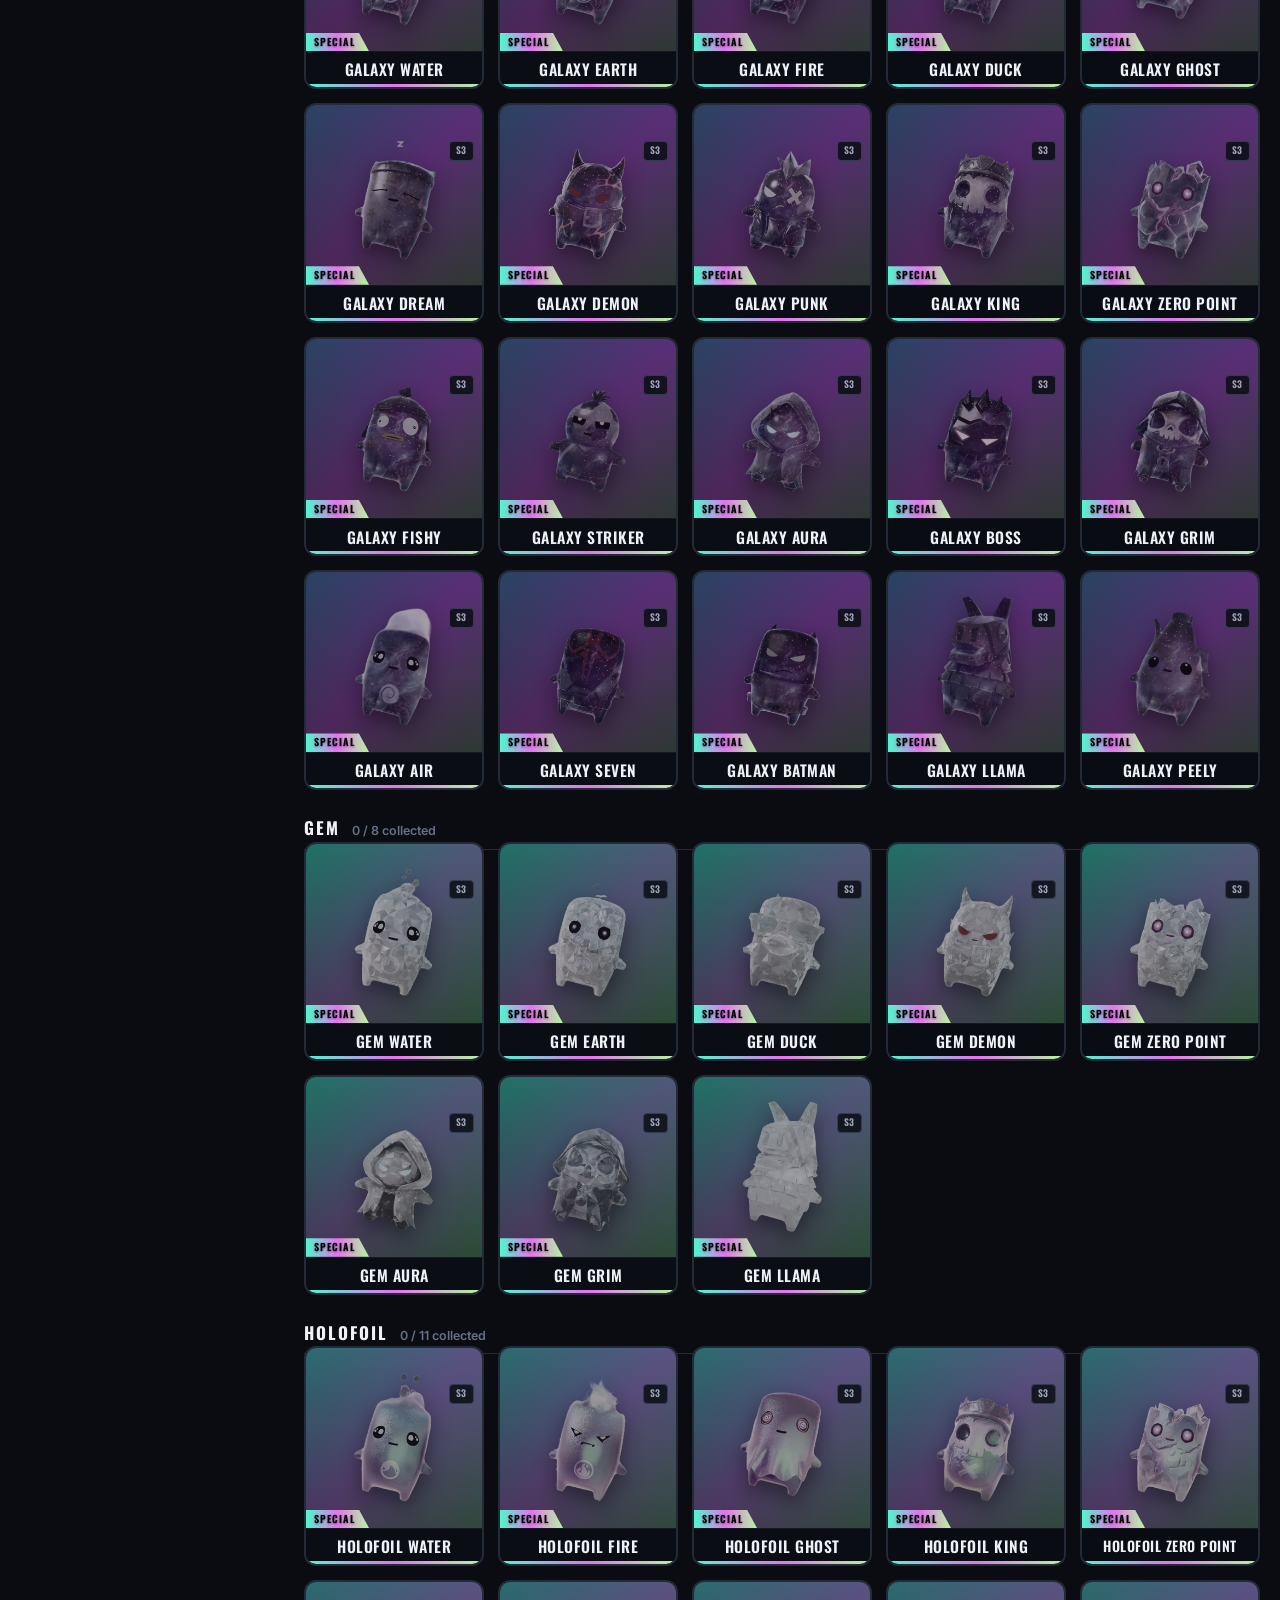
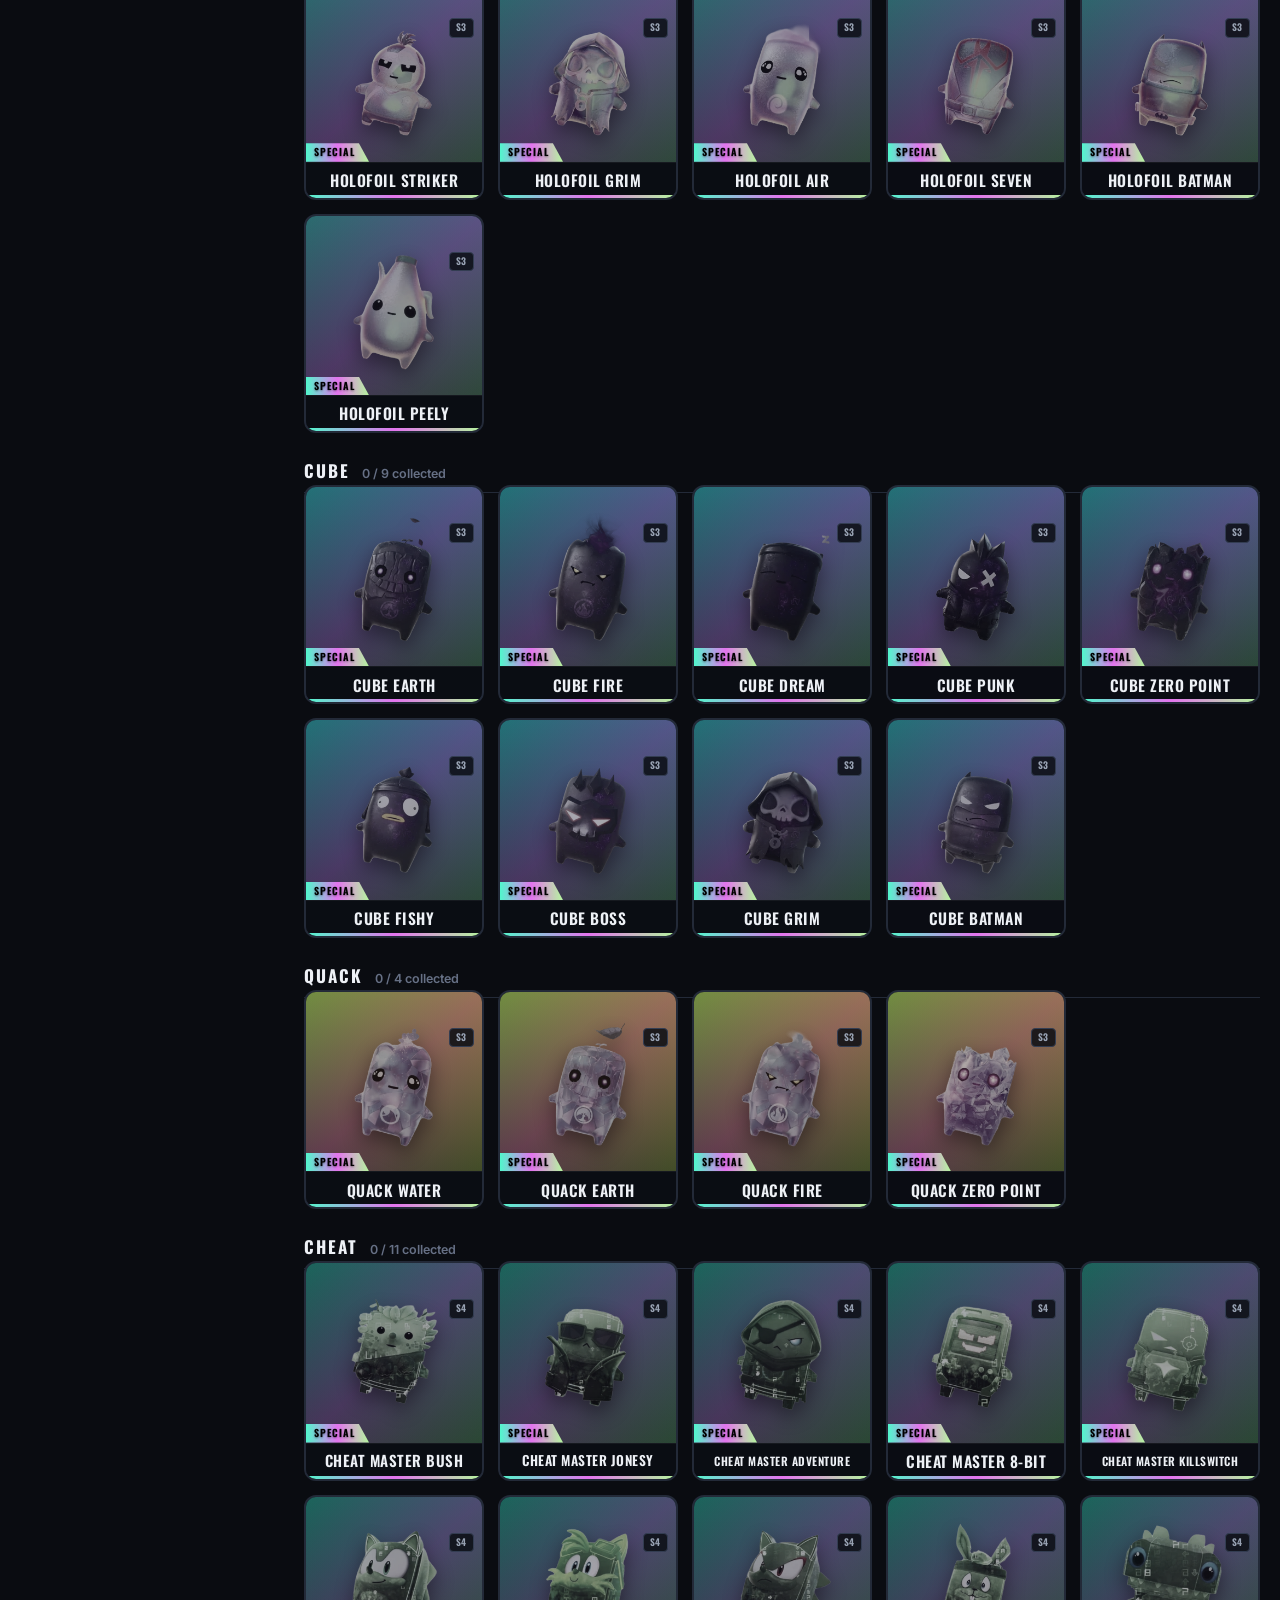
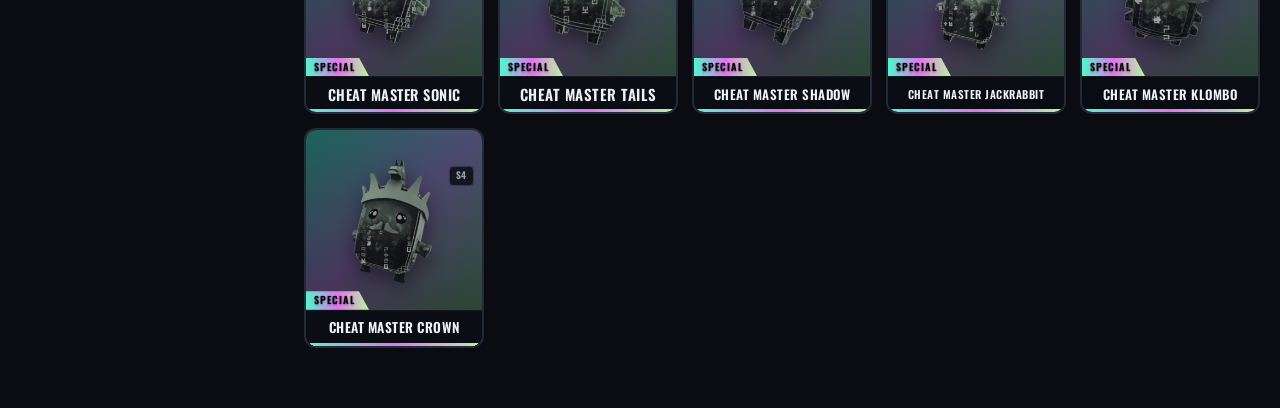
==== commit 191a4ea5: "Update Override temp" ====
--- a/index.html
+++ b/index.html
@@ -91,6 +91,12 @@
                 <label class="filter-header" for="search">Search</label>
                 <input type="text" id="search" class="fn-input" placeholder="Search sprites…" autocomplete="off">
 
+                <label class="filter-header" for="season-filter" id="season-filter-label">Season</label>
+                <select id="season-filter" class="fn-select">
+                    <option value="all">ALL SEASONS</option>
+                    <!-- options generated from SEASON_CONFIG by app.js -->
+                </select>
+
                 <label class="filter-header" for="theme-filter">Theme</label>
                 <select id="theme-filter" class="fn-select">
                     <option value="all">ALL THEMES</option>
--- a/styles.css
+++ b/styles.css
@@ -589,6 +589,14 @@
     z-index: 5;
 }
 
+/* Keyboard focus — cards are tabbable (role="button"); this is the
+   only visual cue keyboard users get for which one is active. */
+.sprite-card:focus-visible {
+    outline: 3px solid var(--accent);
+    outline-offset: 2px;
+    z-index: 6;
+}
+
 .sprite-card.obtained { border-color: rgba(34, 197, 94, 0.75); }
 .sprite-card.obtained:hover { box-shadow: 0 8px 22px rgba(34, 197, 94, 0.18); }
 
@@ -678,6 +686,25 @@
 .state-badge.collected { background: var(--collected); color: #fff; }
 .state-badge.mastered { background: var(--mastered); color: #3d2f00; font-size: 12px; }
 
+/* Season tag (only rendered once 2+ seasons exist) — sits just below
+   the state-badge circle so they never overlap. */
+.season-badge {
+    position: absolute;
+    top: 36px;
+    right: 8px;
+    z-index: 6;
+    background: rgba(10, 13, 19, 0.85);
+    border: 1px solid var(--border-strong);
+    color: var(--text-dim);
+    font-family: 'Oswald', sans-serif;
+    font-size: 9.5px;
+    font-weight: 700;
+    letter-spacing: 0.6px;
+    padding: 2px 6px;
+    border-radius: 4px;
+    pointer-events: none;
+}
+
 /* Floating crown above the sprite on mastered cards */
 .rendered-head-crown {
     position: absolute;
@@ -760,8 +787,16 @@
     pointer-events: none;
 }
 
-/* Crown action button — master / unmaster */
+/* Crown action button — master / unmaster.
+   It's a real <button> (keyboard-focusable, native Enter/Space
+   activation) so this resets the browser's default button chrome. */
 .crown-action-icon {
+    appearance: none;
+    -webkit-appearance: none;
+    margin: 0;
+    padding: 0;
+    font: inherit;
+    color: inherit;
     position: absolute;
     bottom: 44px;
     right: 6px;
@@ -783,8 +818,16 @@
     filter: grayscale(0.4);
 }
 
-.sprite-card:hover .crown-action-icon { opacity: 1; }
+.sprite-card:hover .crown-action-icon,
+.crown-action-icon:focus-visible {
+    opacity: 1;
+}
 .crown-action-icon:hover { transform: scale(1.15); filter: none; background: rgba(0, 0, 0, 0.75); }
+.crown-action-icon:focus-visible {
+    outline: 2px solid var(--accent);
+    outline-offset: 2px;
+    filter: none;
+}
 
 /* Always visible on touch devices (no hover) */
 @media (hover: none) {
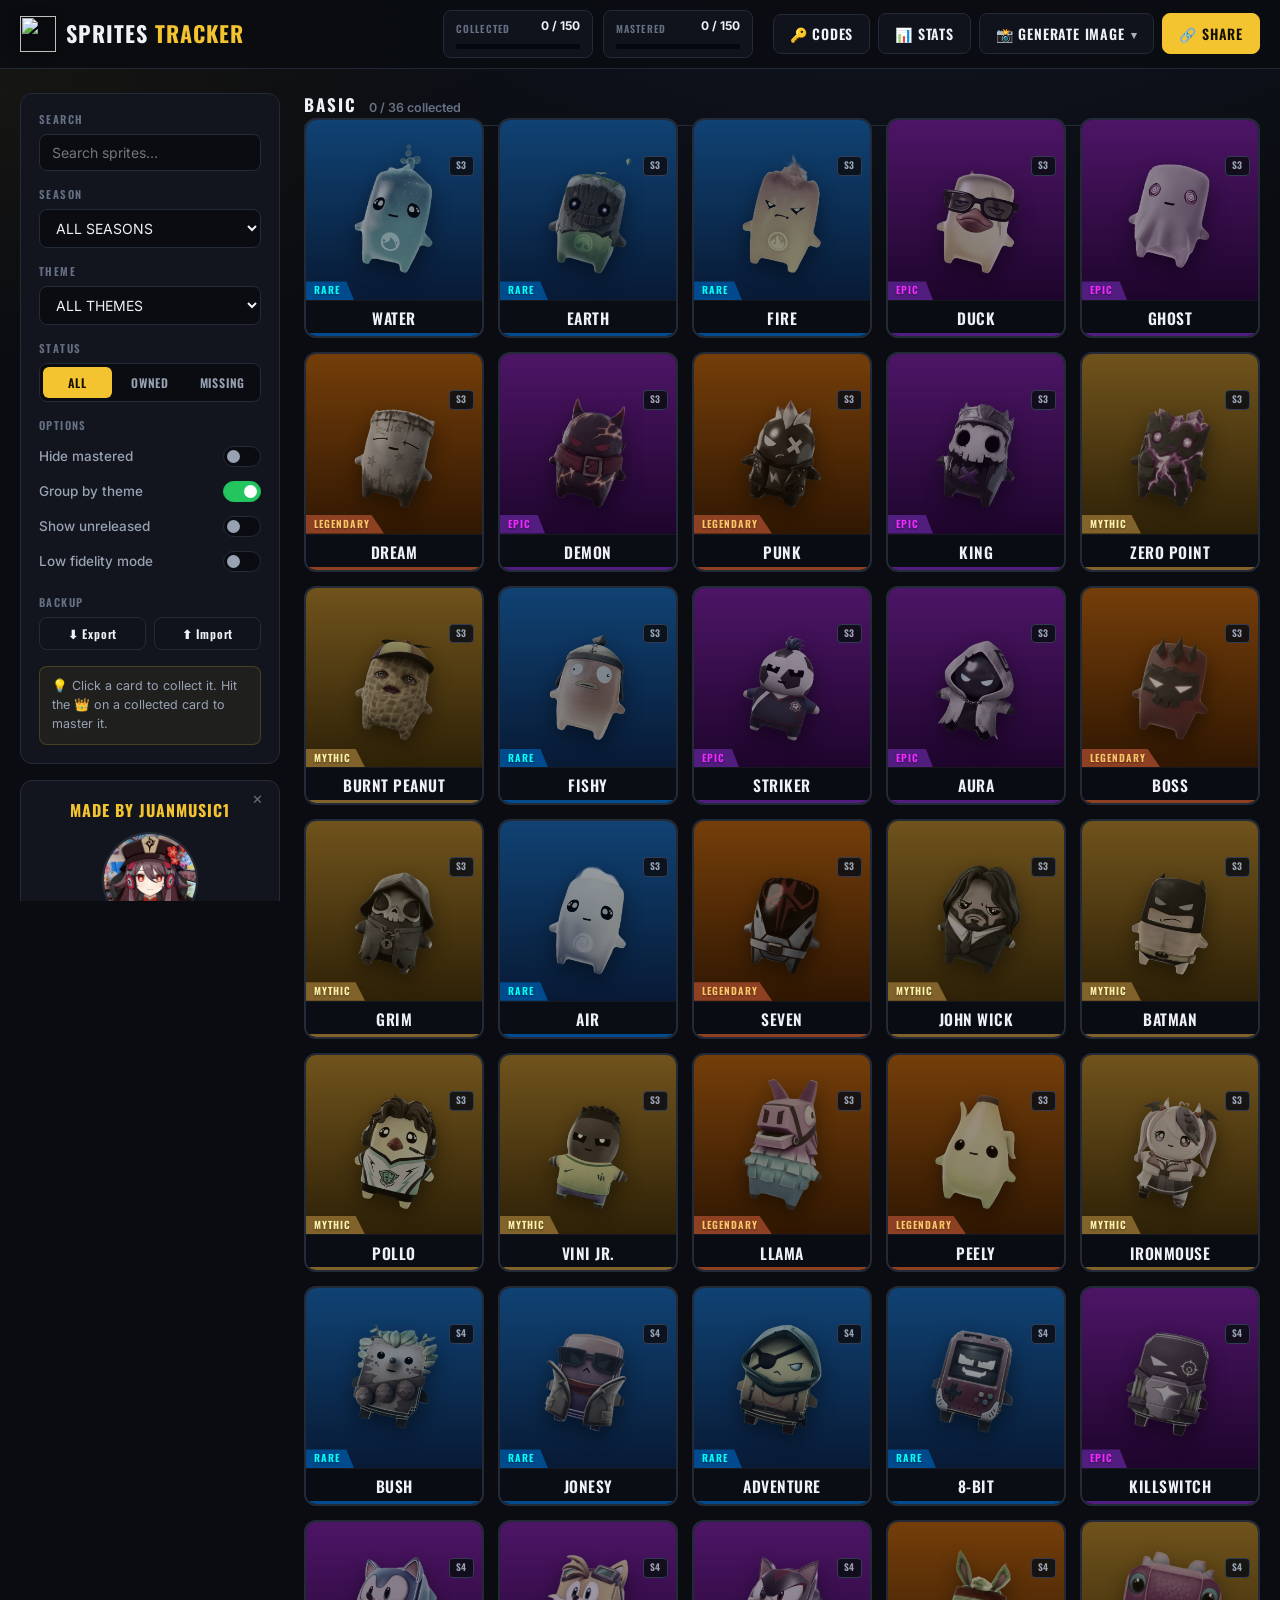
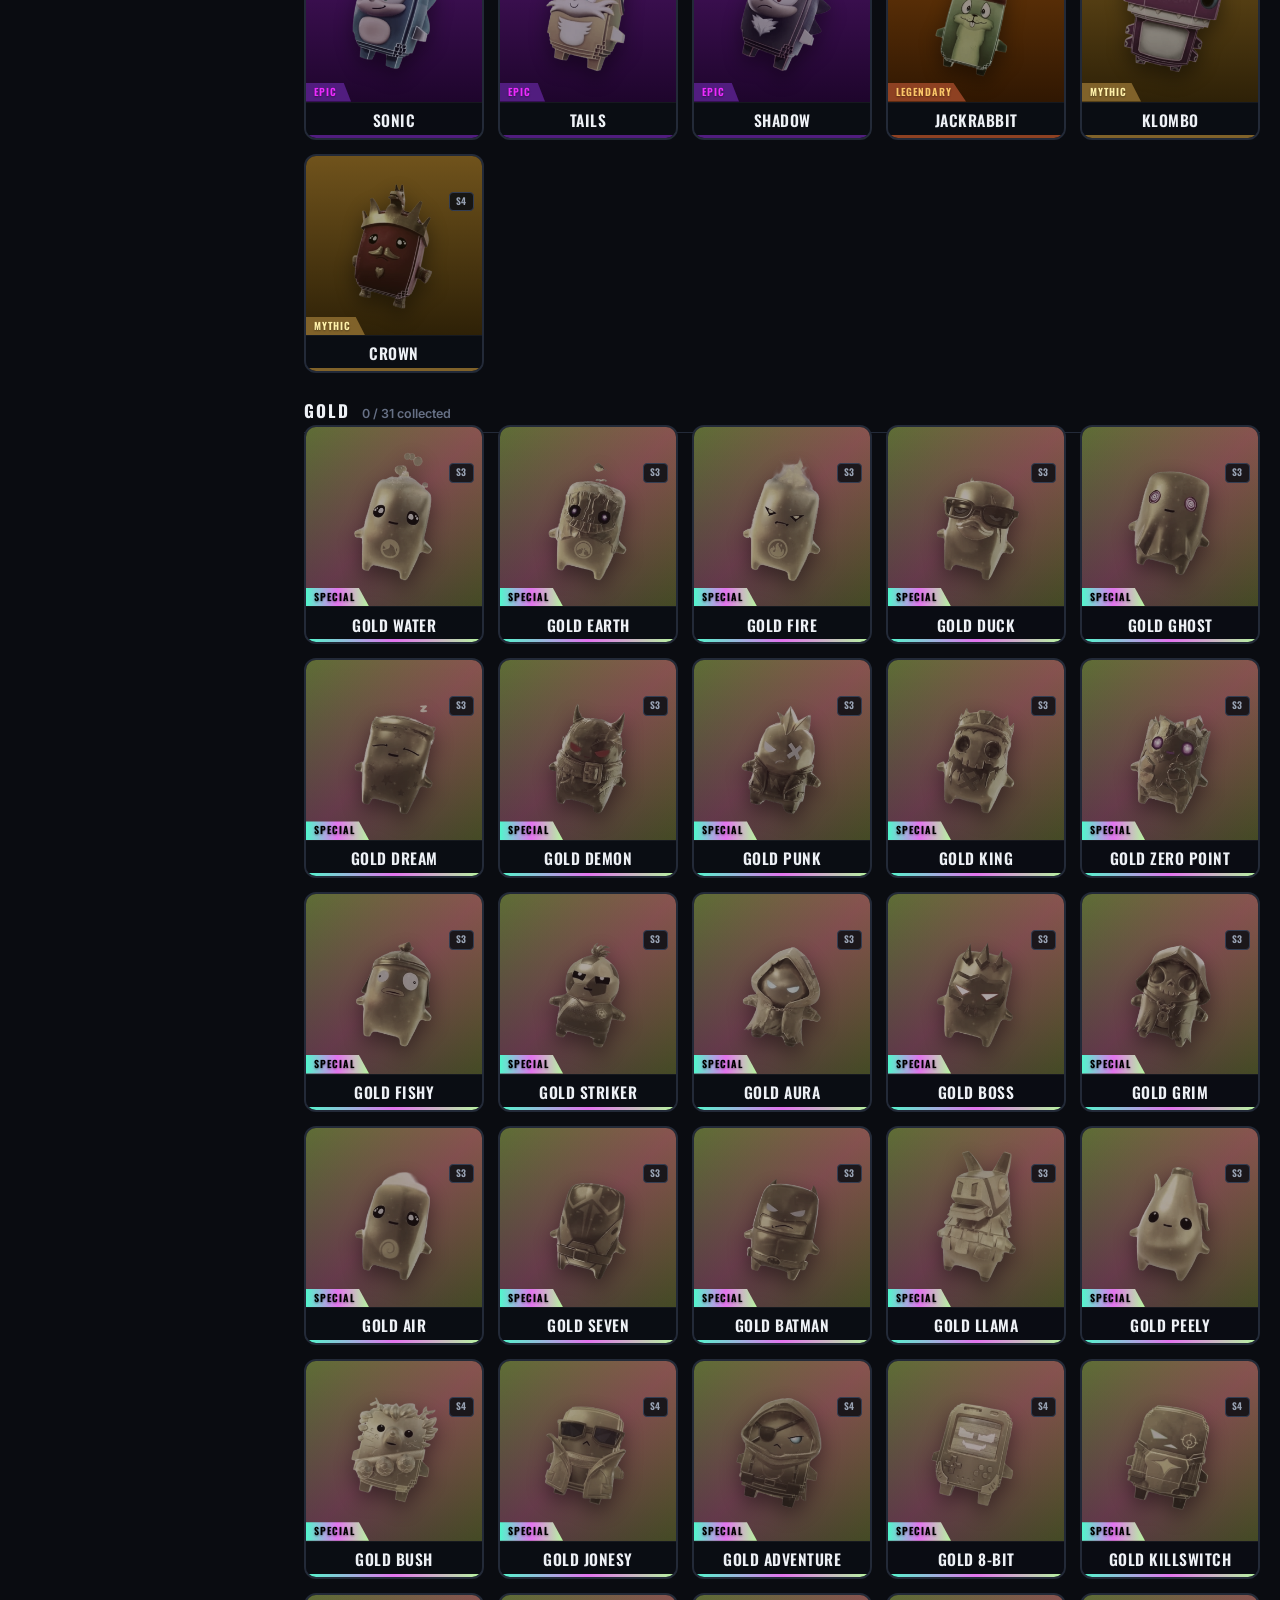
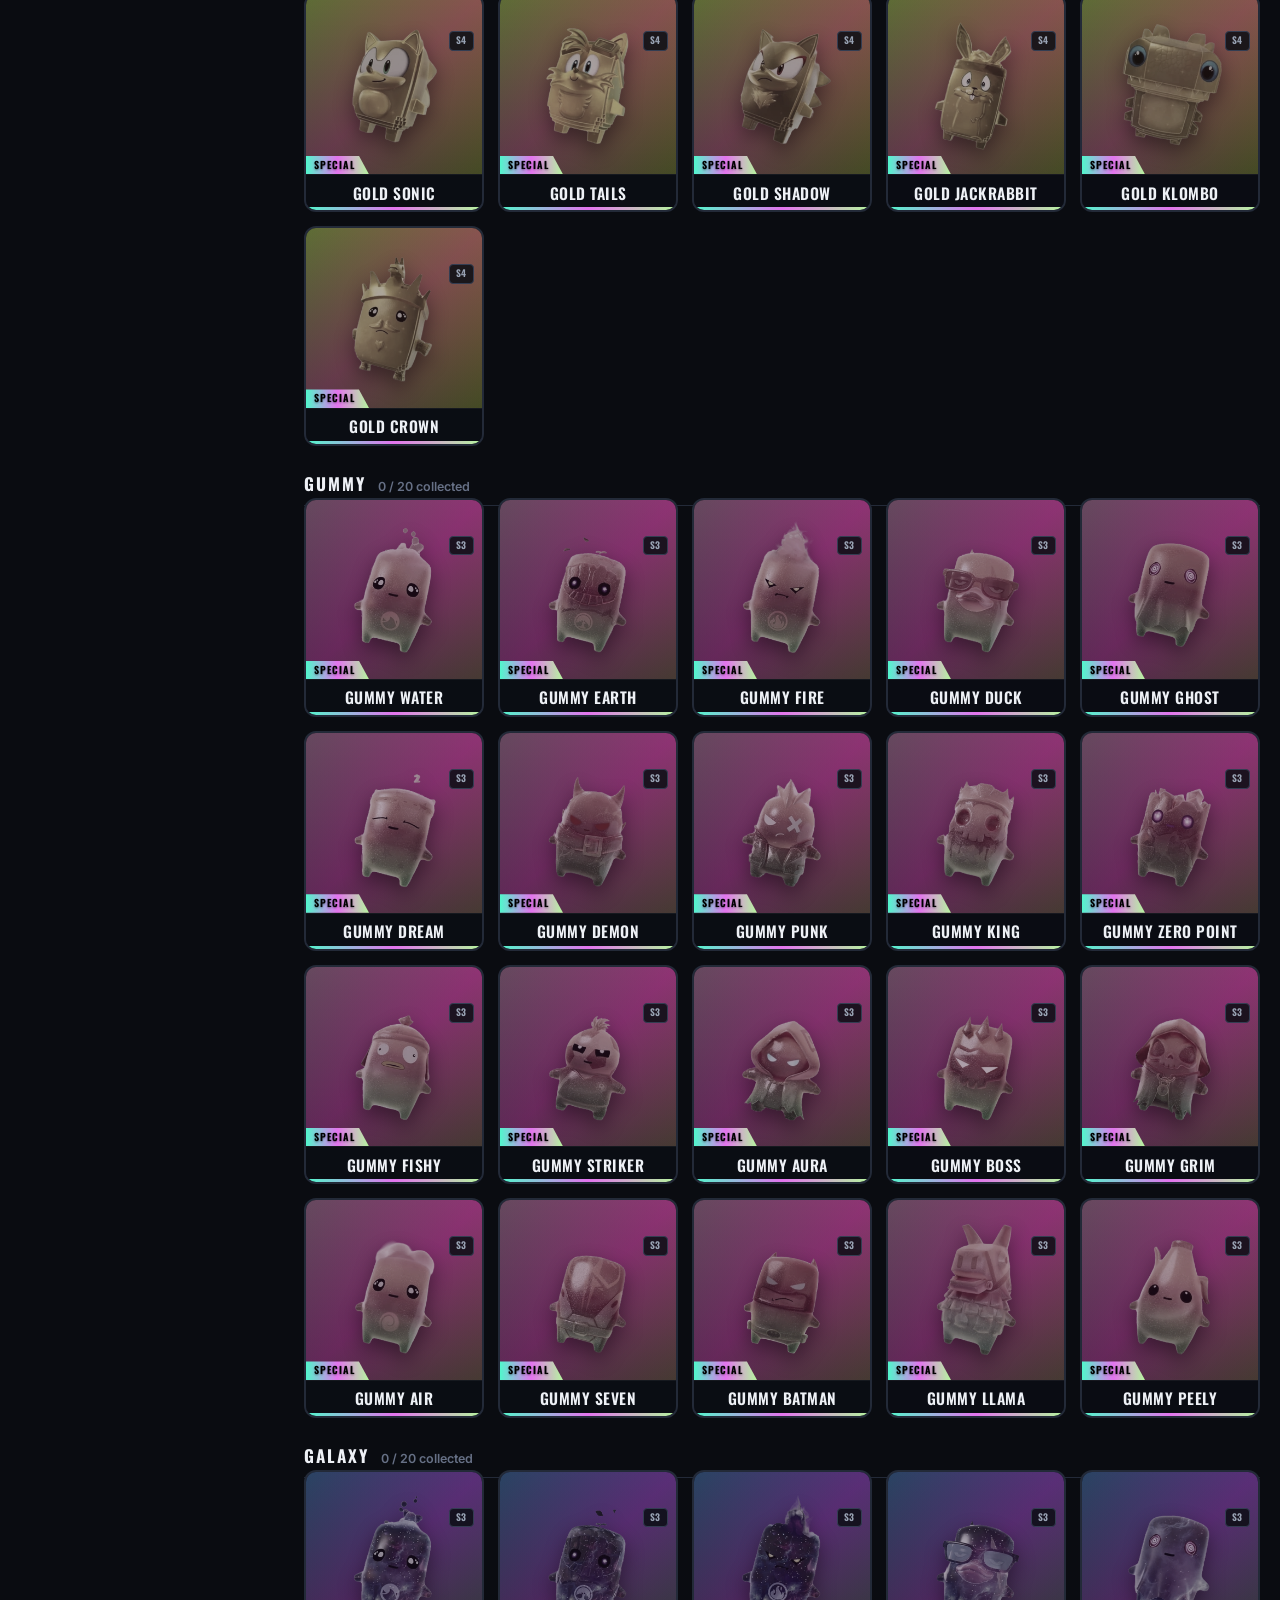
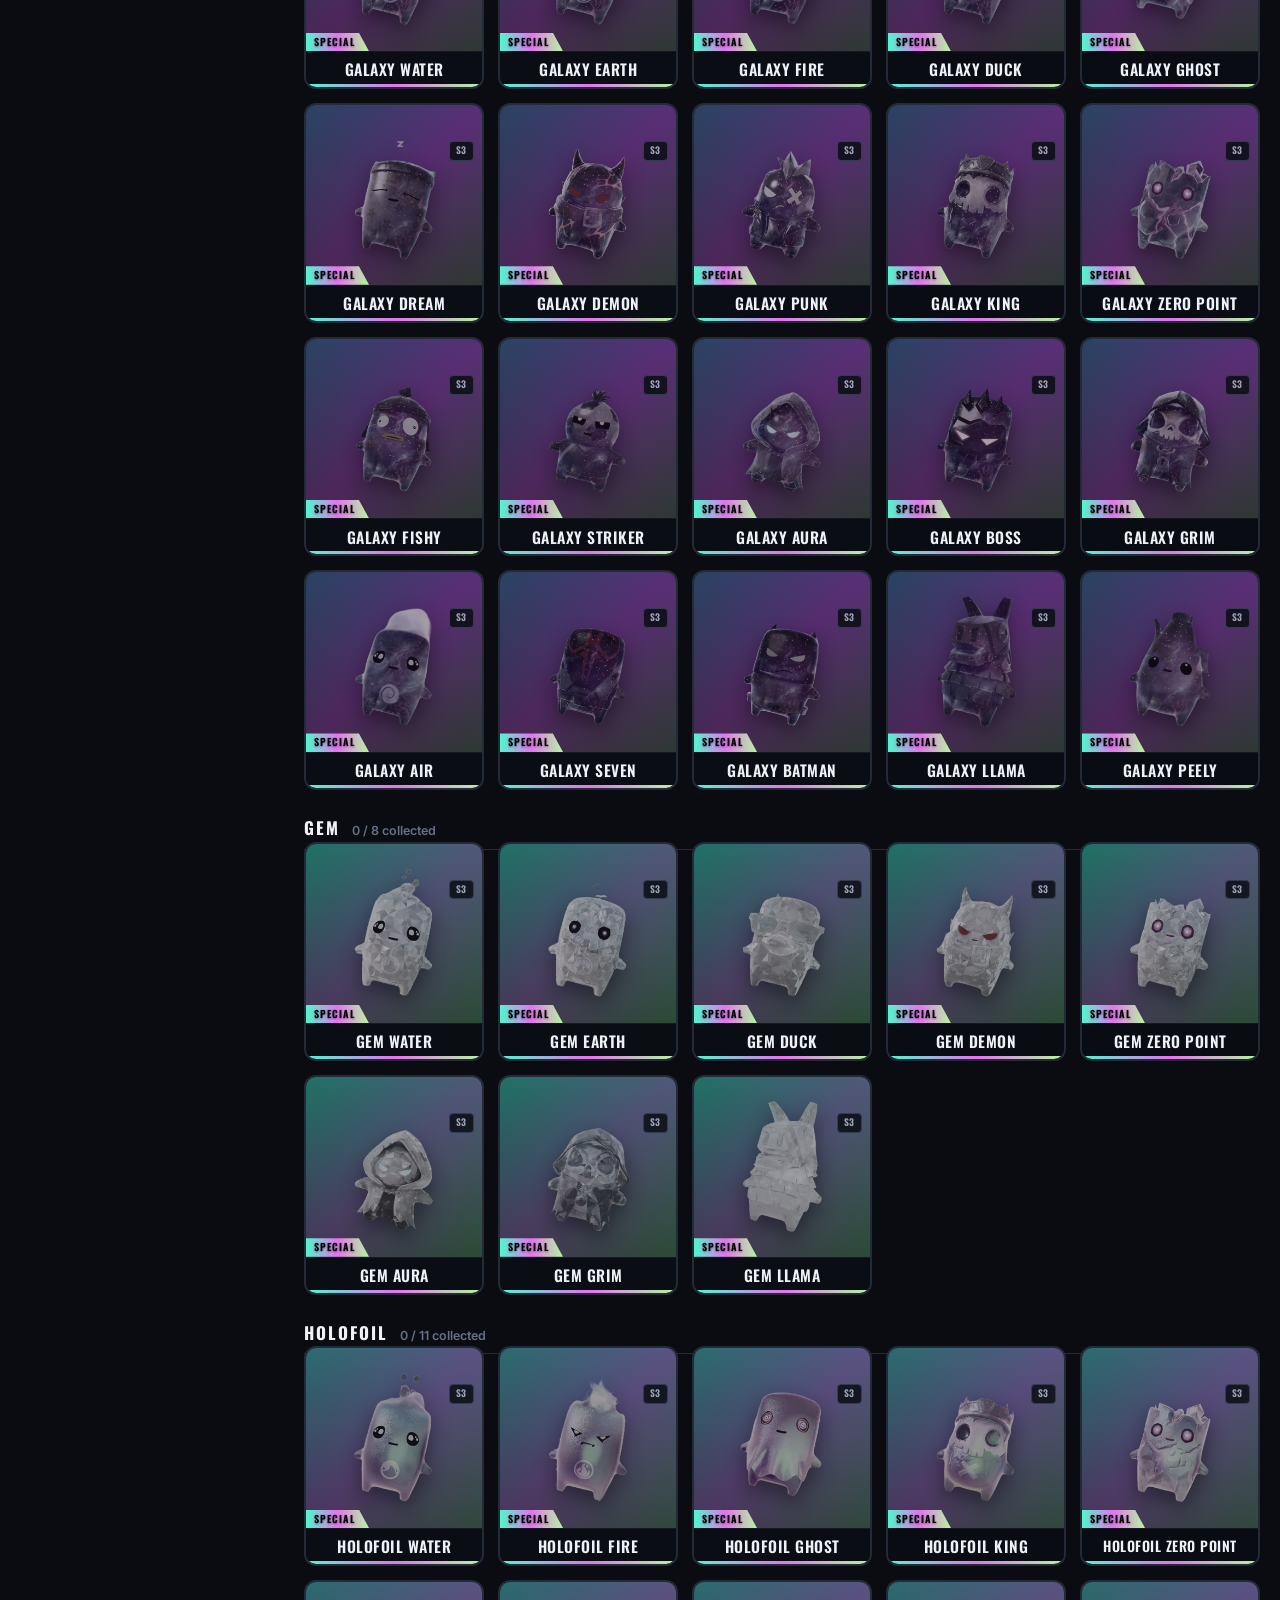
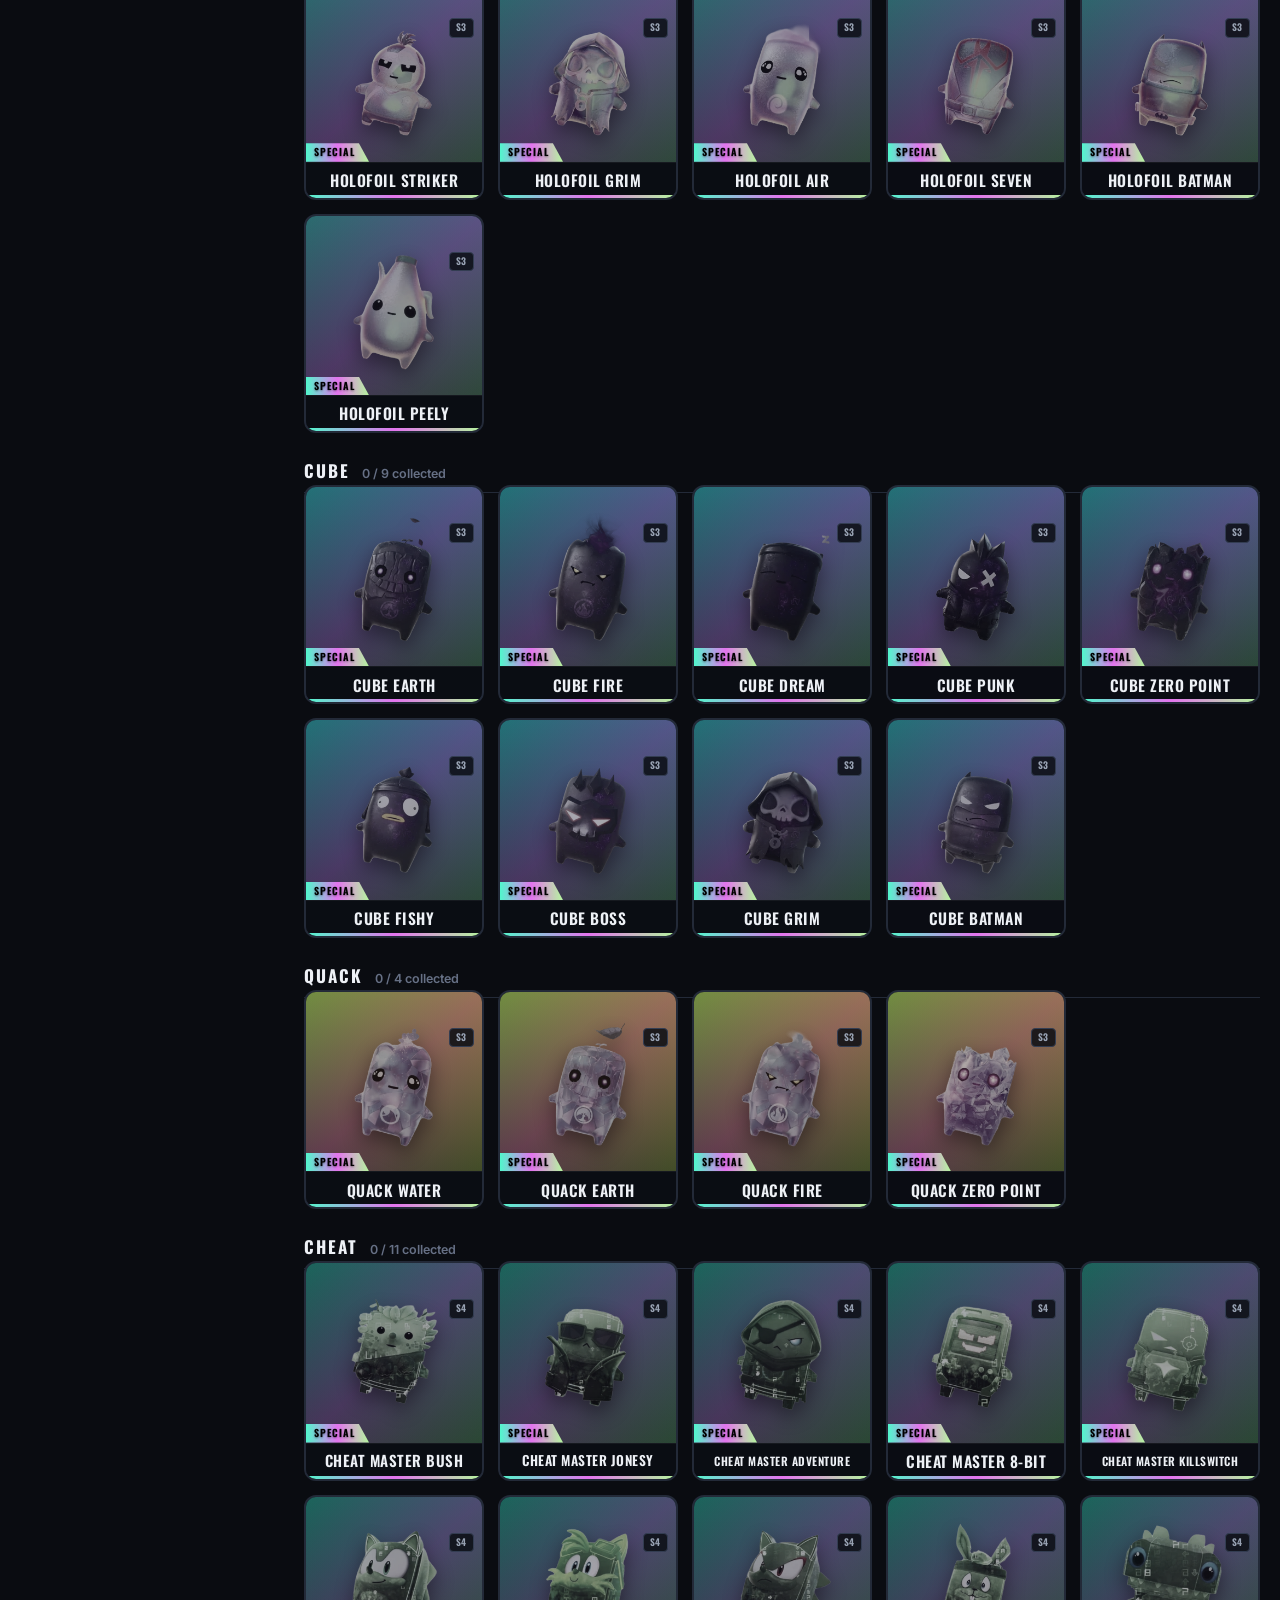
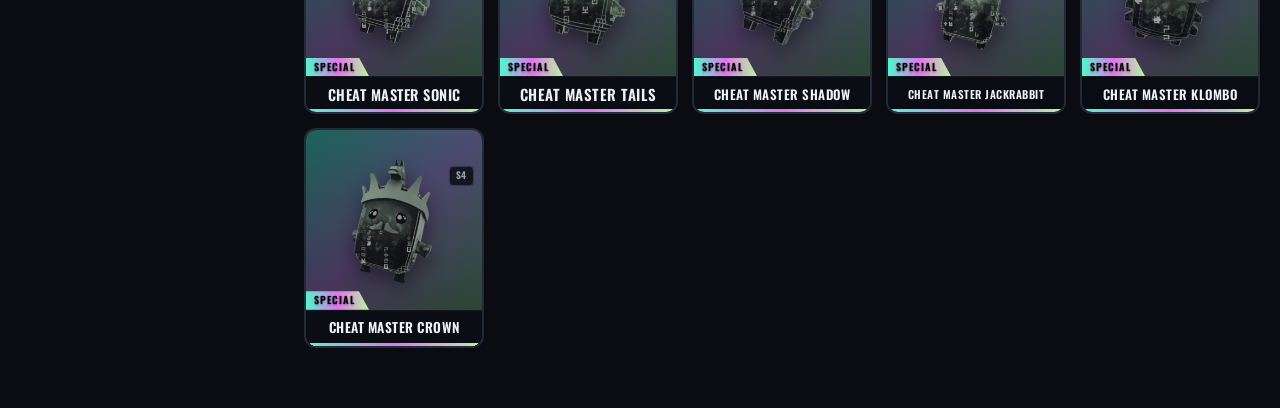
==== commit c2beaf96: "Add codes" ====
--- a/index.html
+++ b/index.html
@@ -54,6 +54,7 @@
         </div>
 
         <div class="topbar-actions">
+            <a class="btn btn-ghost" href="codes.html" title="Redeemable Fortnite codes">🔑 CODES</a>
             <button class="btn btn-ghost" id="statsBtn" title="Collection statistics">📊 STATS</button>
             <div class="dropdown" id="exportDropdown">
                 <button class="btn btn-ghost" id="exportMenuBtn" aria-haspopup="true" aria-expanded="false" title="Generate a shareable image of your sprites">
--- a/styles.css
+++ b/styles.css
@@ -169,6 +169,7 @@
     align-items: center;
     gap: 6px;
     white-space: nowrap;
+    text-decoration: none; /* .btn doubles as a link style (e.g. <a class="btn">) */
 }
 
 .btn:active { transform: scale(0.97); }
@@ -1103,11 +1104,161 @@
     .creator-card { order: 3; }
 
     .sprite-grid {
-        grid-template-columns: repeat(auto-fill, minmax(108px, 1fr));
-        gap: 9px;
+        /* Fixed 3 columns instead of auto-fill(minmax) — on many phone
+           widths auto-fill was rounding down to just 2 per row. */
+        grid-template-columns: repeat(3, 1fr);
+        gap: 8px;
     }
 
-    .card-title-footer { height: 30px; }
-    .crown-action-icon { bottom: 36px; width: 27px; height: 27px; font-size: 15px; }
-    .state-badge { width: 21px; height: 21px; font-size: 11px; }
-}
+    .card-title-footer { height: 28px; font-size: 11px; }
+    .crown-action-icon { bottom: 32px; width: 24px; height: 24px; font-size: 13px; }
+    .state-badge { width: 19px; height: 19px; font-size: 10px; }
+    .fortnite-rarity-tag { font-size: 8px; padding: 1px 8px 1px 4px; }
+}
+
+@media (max-width: 380px) {
+    /* Very narrow phones: 3 columns still fit, just tighter gaps/padding. */
+    .sprite-grid { gap: 6px; }
+    .container { padding: 12px 8px 32px; }
+}
+
+/* ==========================================
+   CODES TRACKER (codes.html)
+   ========================================== */
+.codes-layout {
+    display: grid;
+    grid-template-columns: 260px 1fr;
+    gap: 24px;
+    align-items: start;
+}
+
+.codes-toolbar-box {
+    position: sticky;
+    top: 76px;
+}
+
+.codes-list {
+    display: flex;
+    flex-direction: column;
+    gap: 22px;
+    min-width: 0;
+}
+
+.code-category-header {
+    font-family: 'Oswald', sans-serif;
+    font-size: 15px;
+    font-weight: 700;
+    letter-spacing: 1.5px;
+    text-transform: uppercase;
+    color: var(--text-dim);
+    border-bottom: 1px solid var(--border);
+    padding-bottom: 8px;
+    margin-bottom: 12px;
+}
+
+.code-rows {
+    display: flex;
+    flex-direction: column;
+    gap: 8px;
+}
+
+.code-row {
+    display: grid;
+    grid-template-columns: auto 1fr auto;
+    align-items: center;
+    gap: 16px;
+    background: var(--panel);
+    border: 1px solid var(--border);
+    border-radius: var(--radius-sm);
+    padding: 12px 16px;
+    transition: border-color 0.15s, opacity 0.15s;
+}
+
+.code-row.redeemed { opacity: 0.55; }
+.code-row:hover { border-color: var(--border-strong); }
+
+.code-value {
+    appearance: none;
+    -webkit-appearance: none;
+    background: var(--bg-elevated);
+    border: 1px solid var(--border);
+    border-radius: 6px;
+    color: var(--accent);
+    font-family: 'Oswald', sans-serif;
+    font-size: 14px;
+    font-weight: 700;
+    letter-spacing: 0.5px;
+    padding: 7px 12px;
+    cursor: pointer;
+    white-space: nowrap;
+    transition: border-color 0.15s, background 0.15s;
+}
+.code-value:hover { border-color: var(--accent); background: #161a24; }
+
+.code-reward {
+    font-size: 14px;
+    color: var(--text);
+    display: flex;
+    align-items: center;
+    gap: 8px;
+    flex-wrap: wrap;
+}
+
+.code-sprite-tag {
+    font-family: 'Oswald', sans-serif;
+    font-size: 10.5px;
+    font-weight: 700;
+    letter-spacing: 0.5px;
+    color: var(--collected);
+    background: rgba(34, 197, 94, 0.1);
+    border: 1px solid rgba(34, 197, 94, 0.3);
+    border-radius: 12px;
+    padding: 2px 9px;
+    white-space: nowrap;
+}
+
+.codes-empty {
+    padding: 50px 20px;
+    text-align: center;
+    color: var(--text-faint);
+    font-size: 15px;
+}
+
+/* Floating "Copied!" toast used by the copy-to-clipboard actions */
+.floating-copy-text {
+    position: fixed;
+    z-index: 999;
+    transform: translate(-50%, -100%);
+    background: var(--accent);
+    color: #141000;
+    font-family: 'Oswald', sans-serif;
+    font-size: 12px;
+    font-weight: 700;
+    padding: 4px 10px;
+    border-radius: 6px;
+    pointer-events: none;
+    animation: floatUpFade 0.9s ease-out forwards;
+}
+
+@keyframes floatUpFade {
+    0% { opacity: 0; transform: translate(-50%, -90%) scale(0.9); }
+    20% { opacity: 1; transform: translate(-50%, -100%) scale(1); }
+    100% { opacity: 0; transform: translate(calc(-50% + var(--drift-x, 0px)), -160%) scale(1); }
+}
+
+@media (prefers-reduced-motion: reduce) {
+    .floating-copy-text { animation: none; opacity: 1; }
+}
+
+@media (max-width: 768px) {
+    .codes-layout {
+        display: flex;
+        flex-direction: column;
+    }
+    .codes-toolbar-box { position: static; }
+    .code-row {
+        grid-template-columns: 1fr;
+        justify-items: start;
+        gap: 8px;
+    }
+}
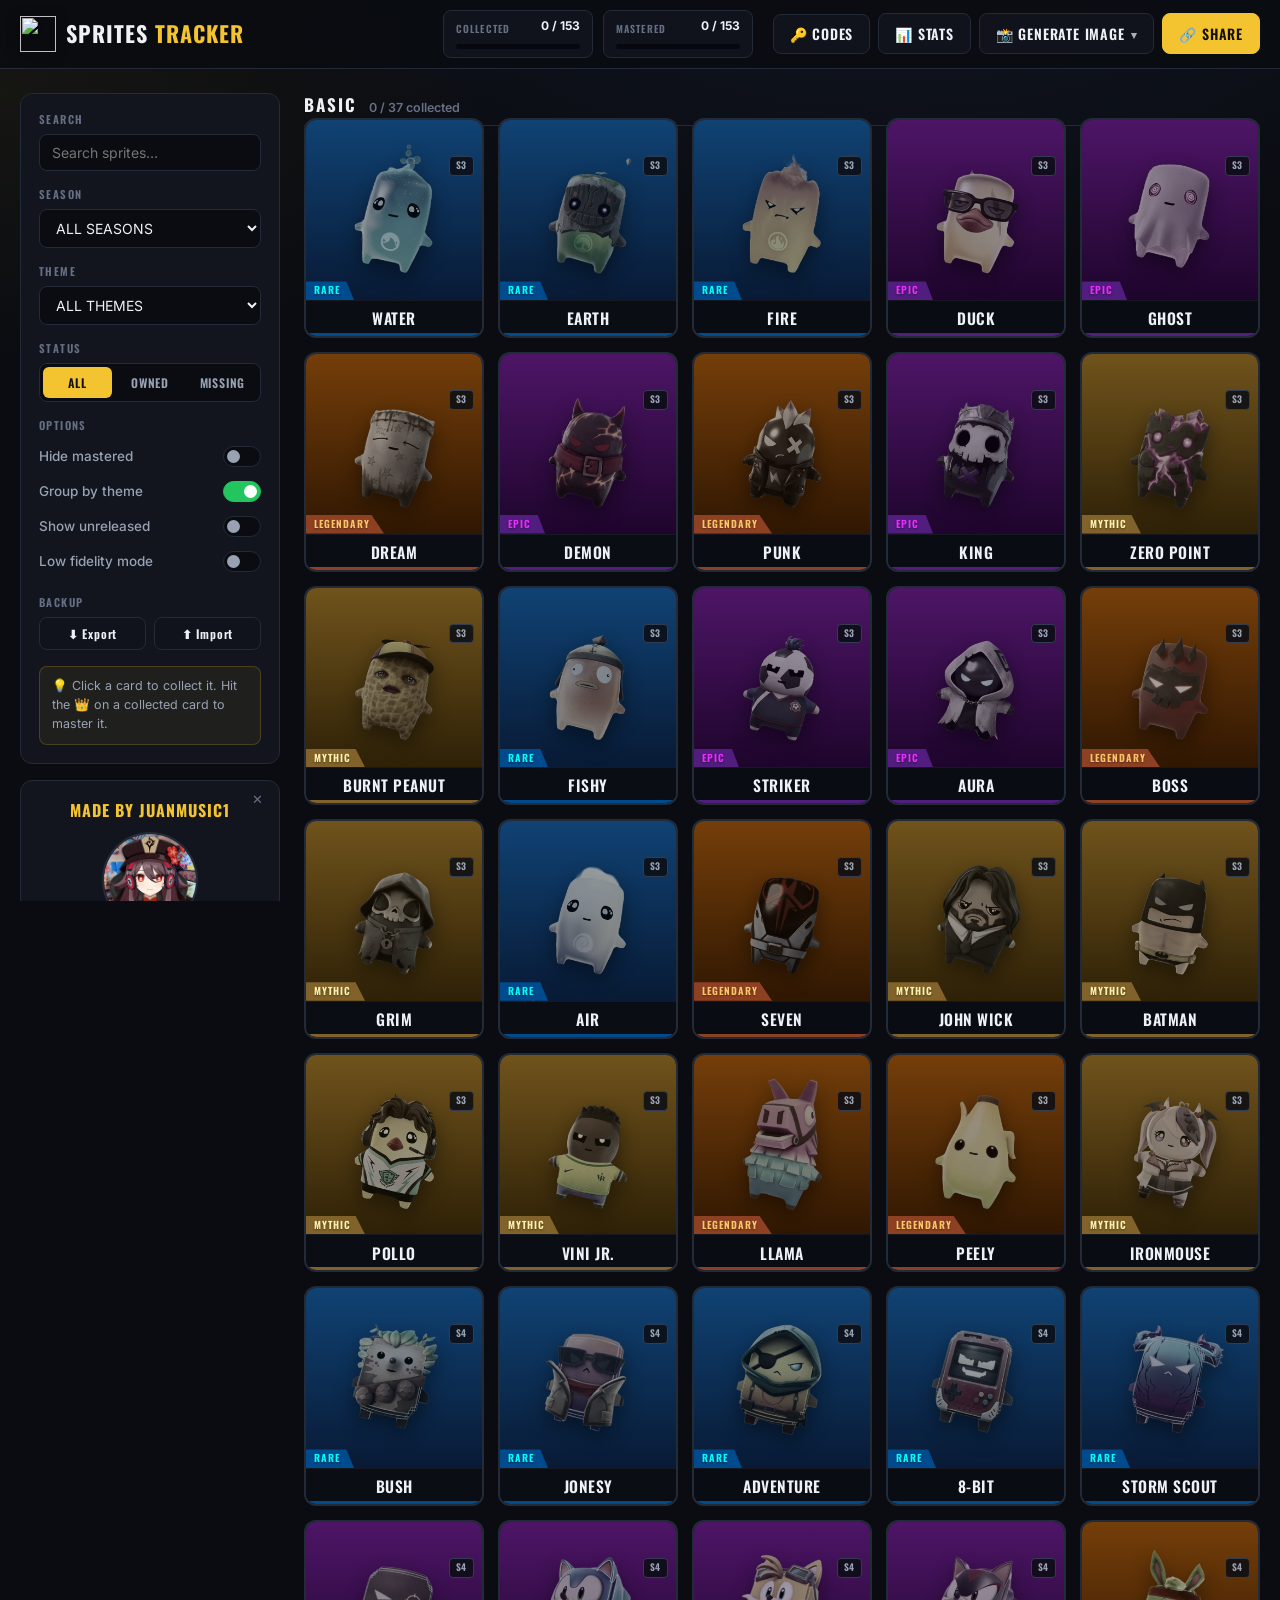
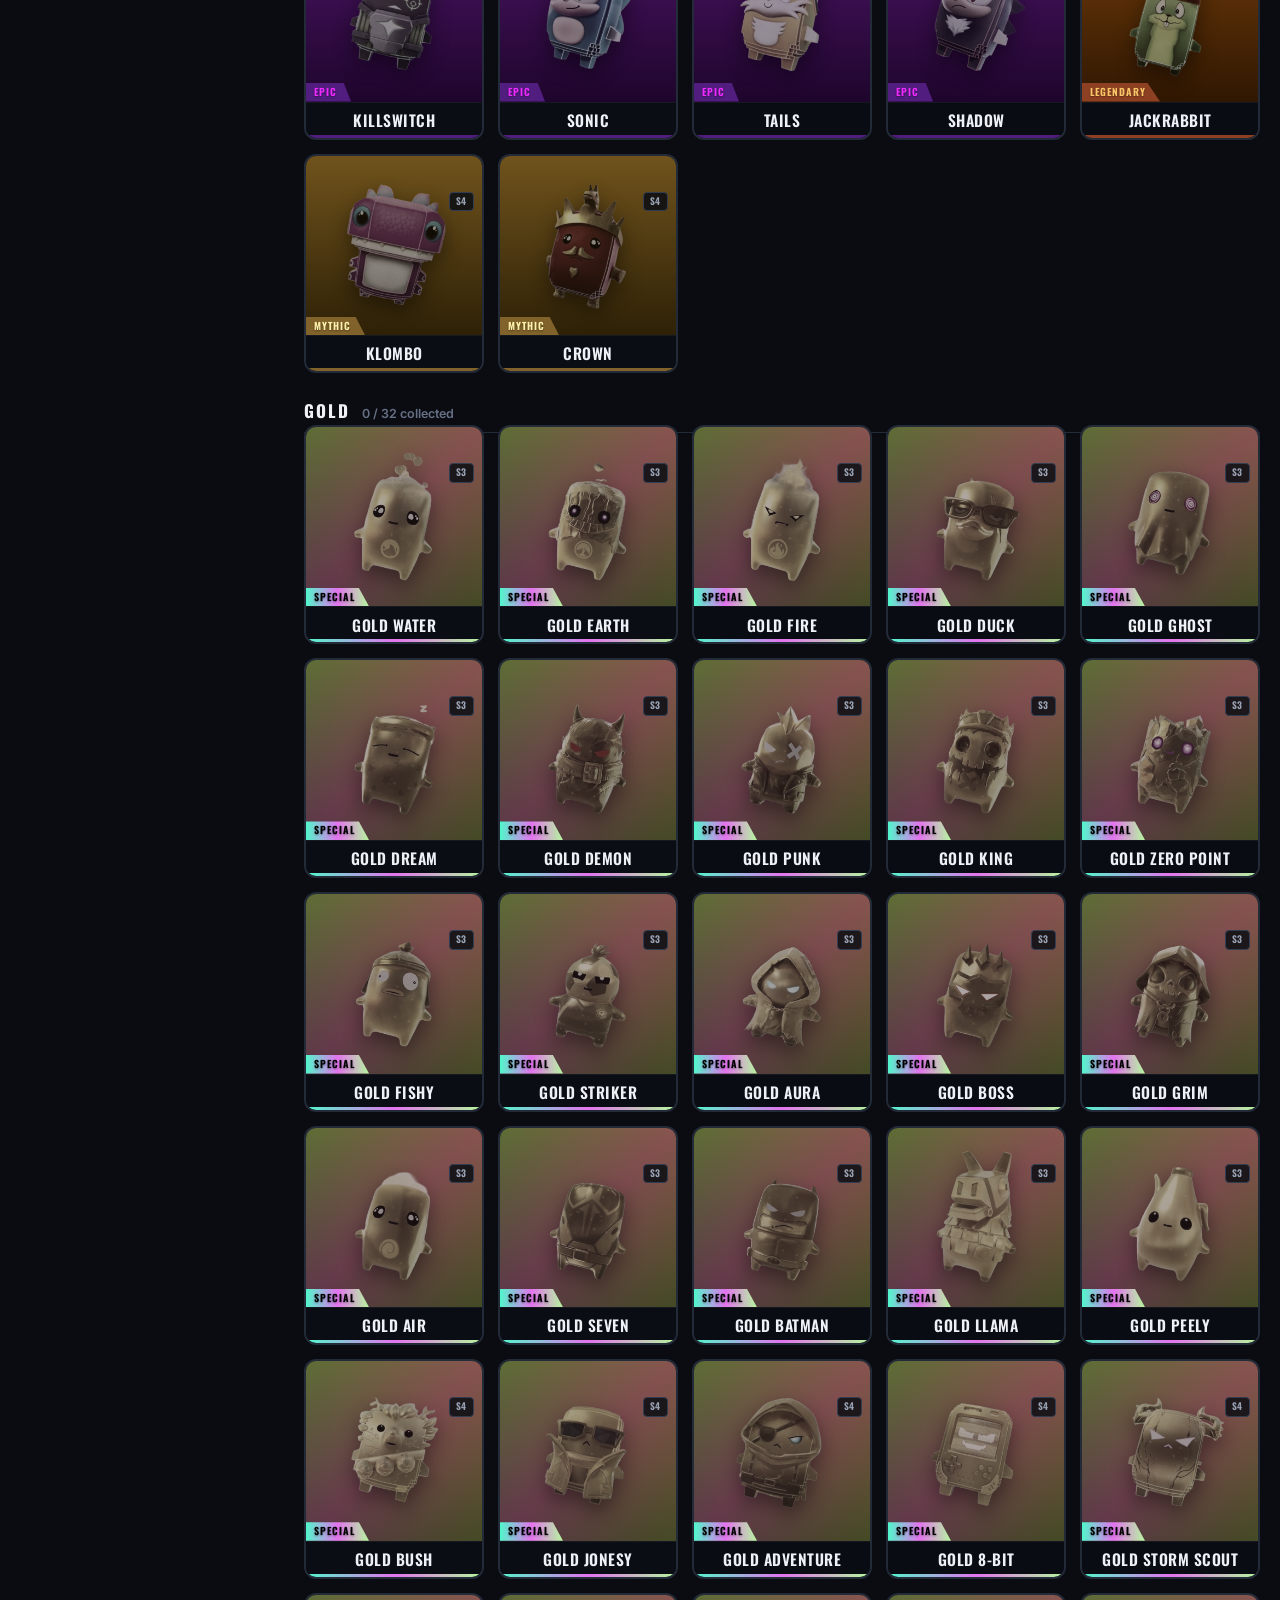
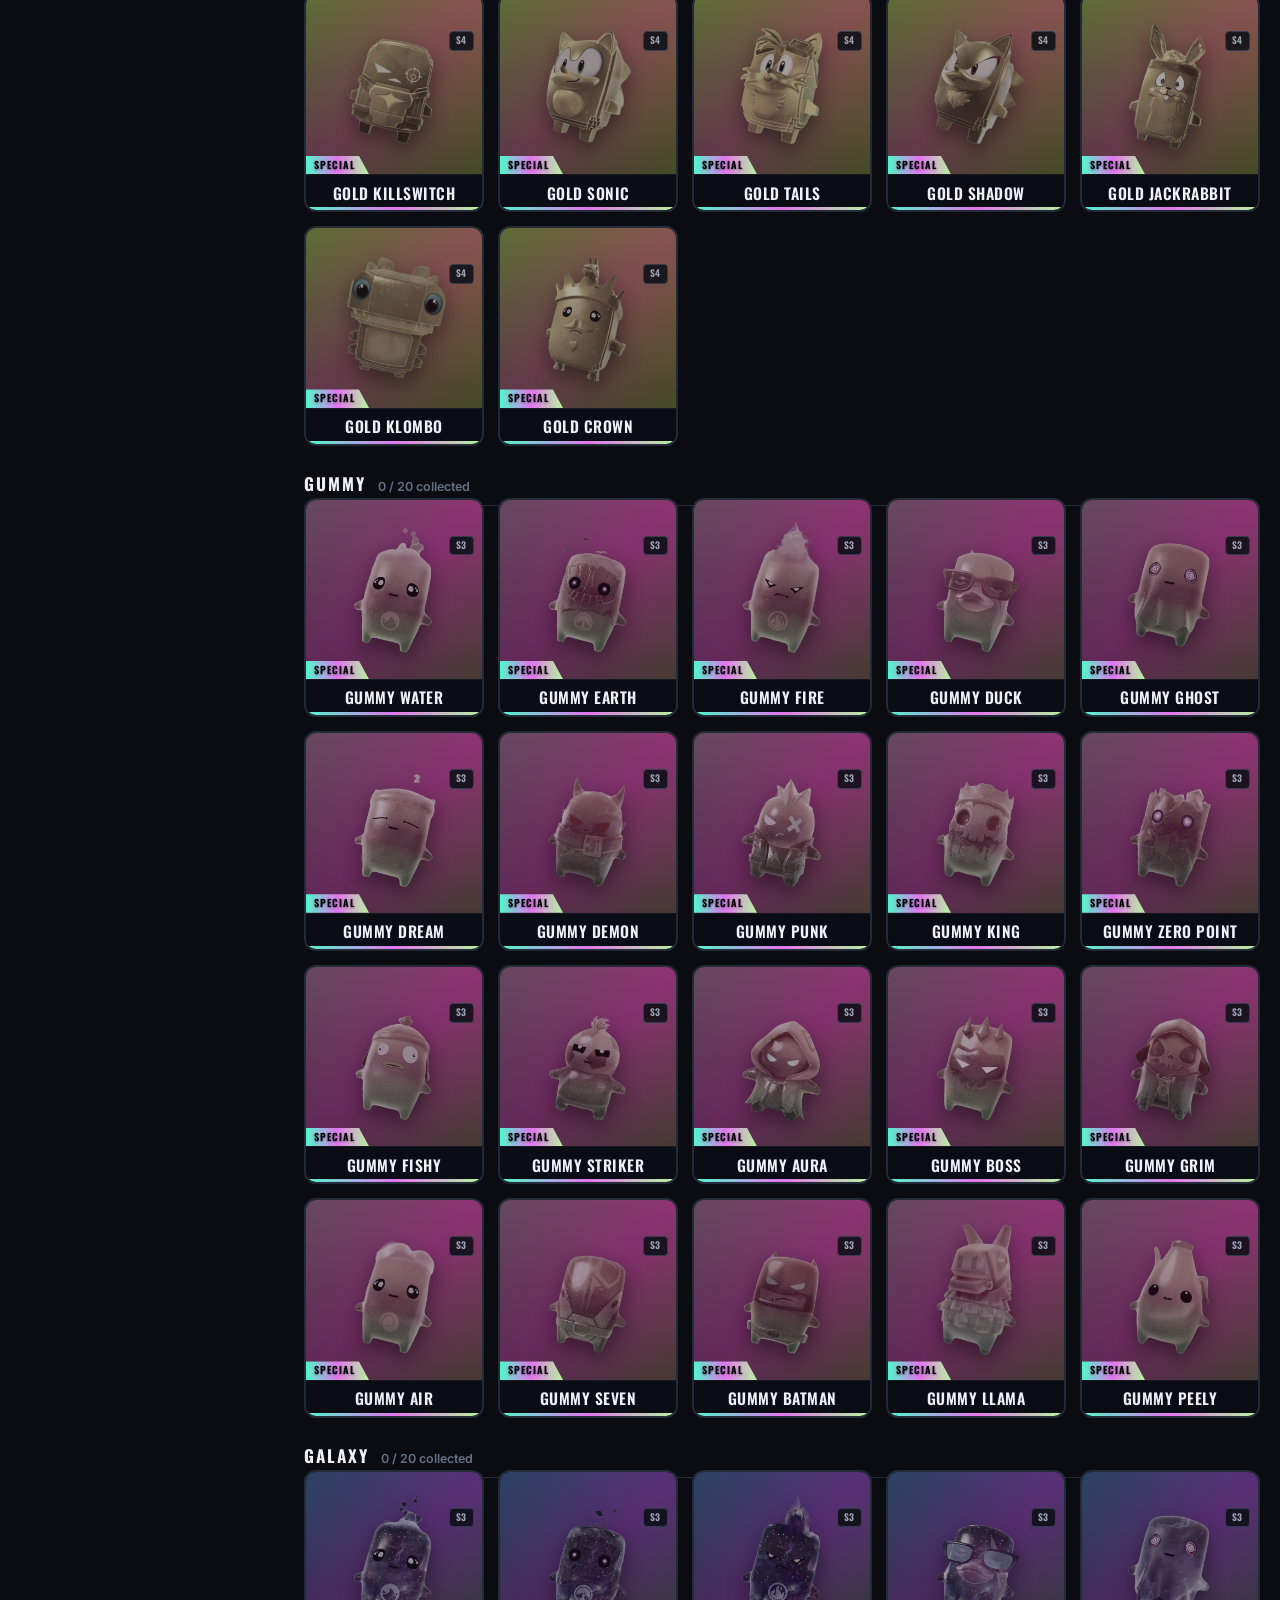
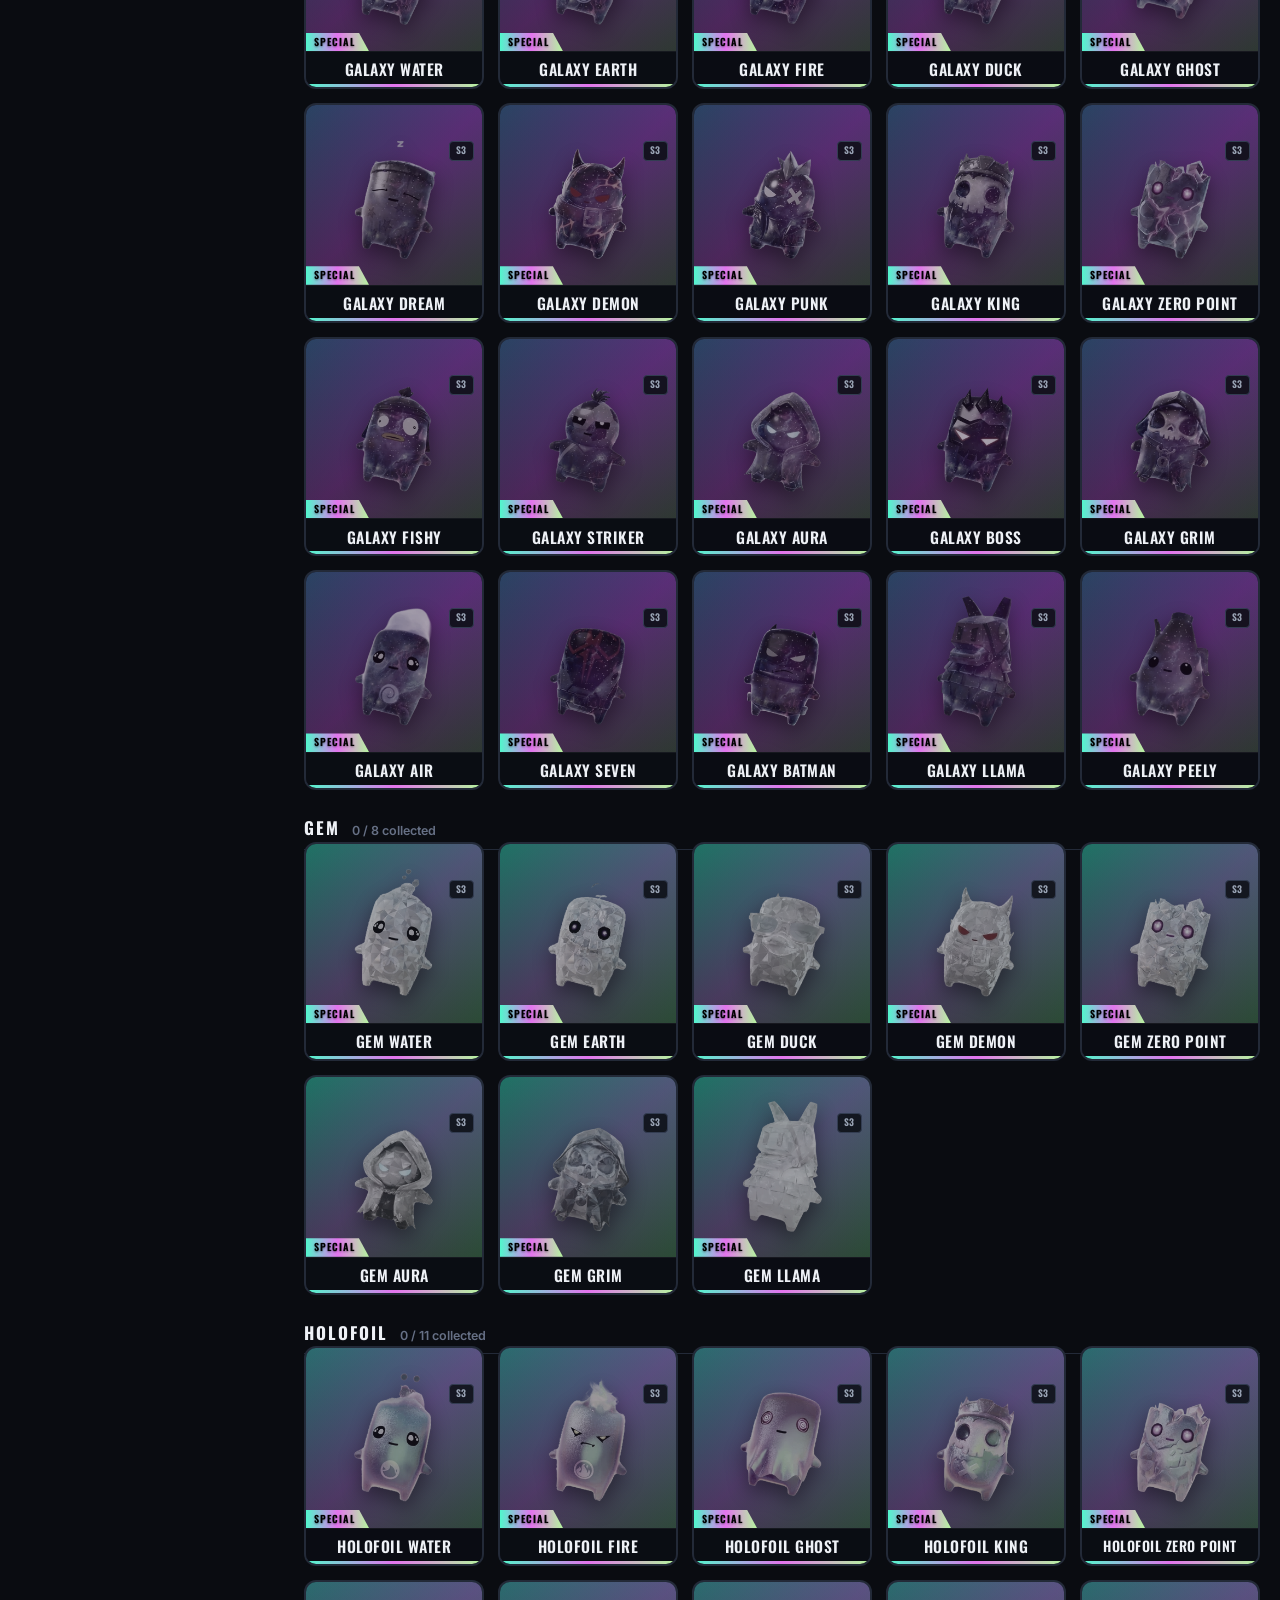
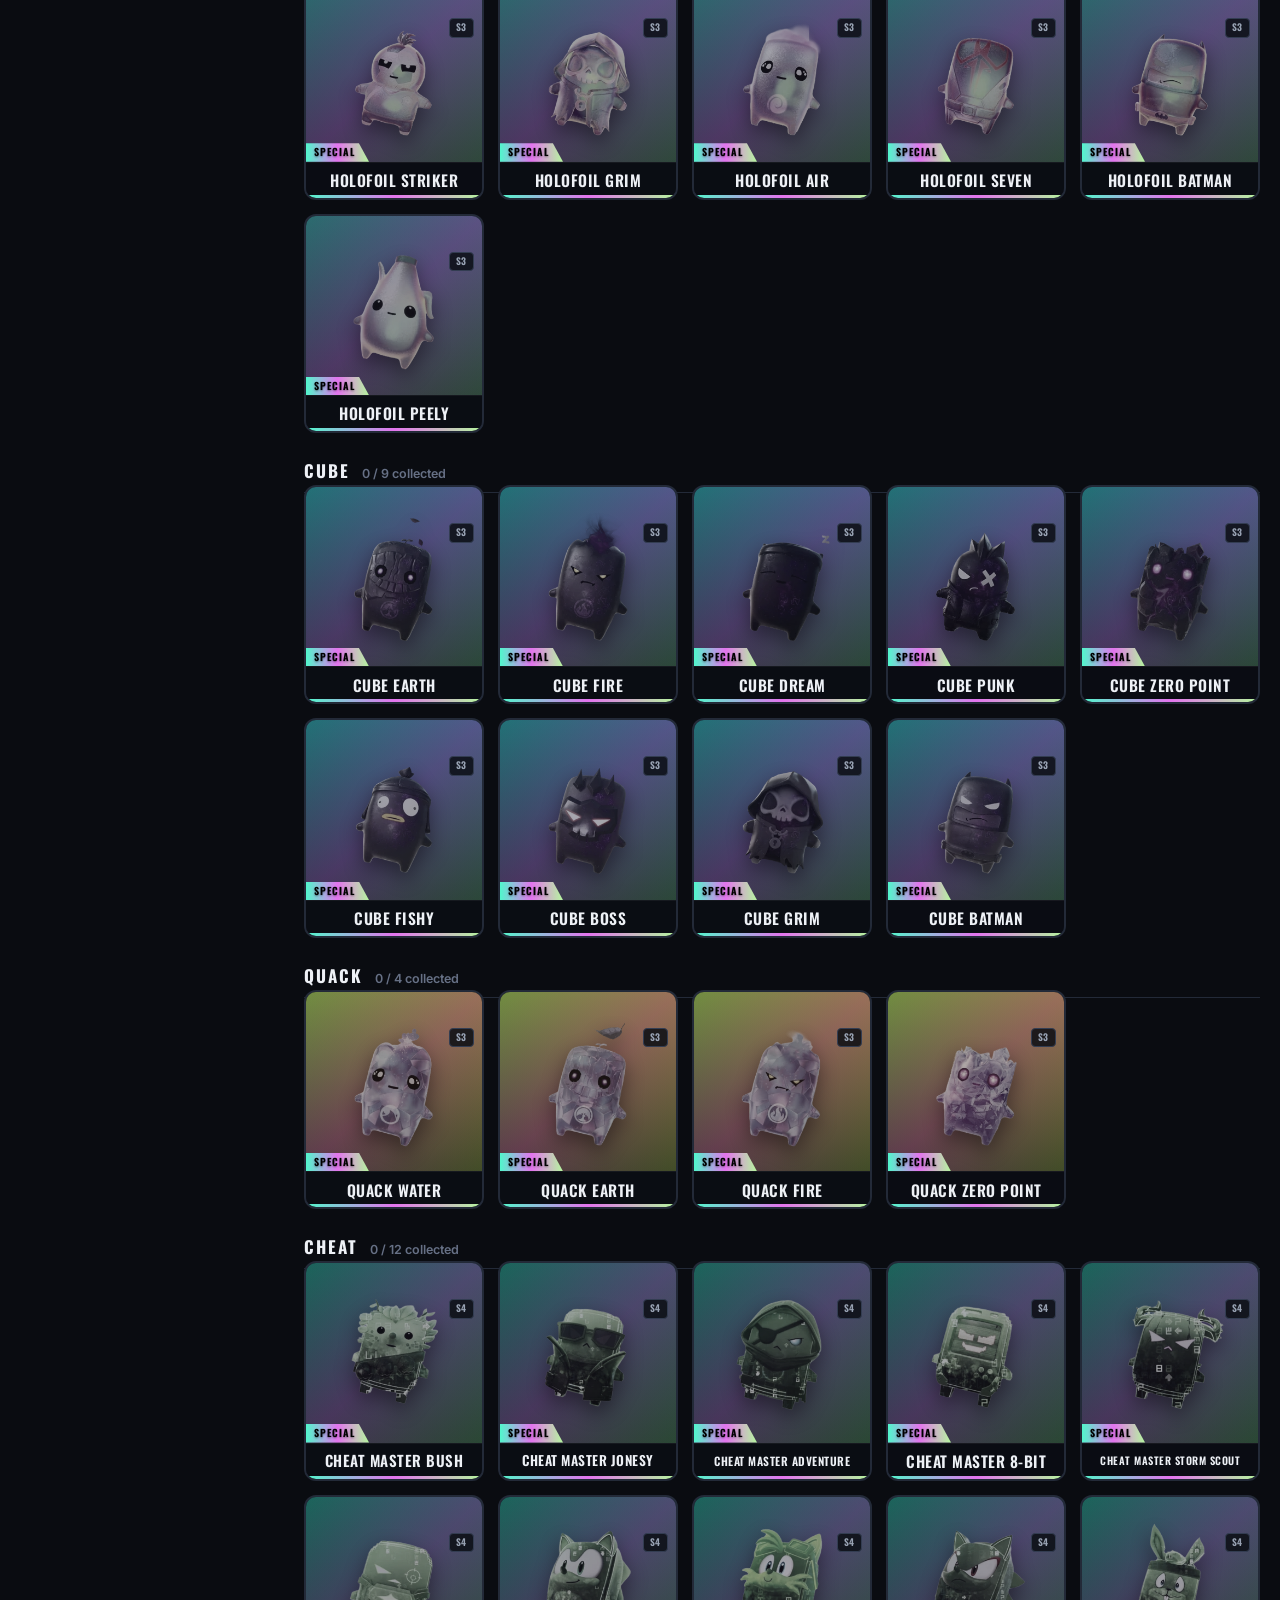
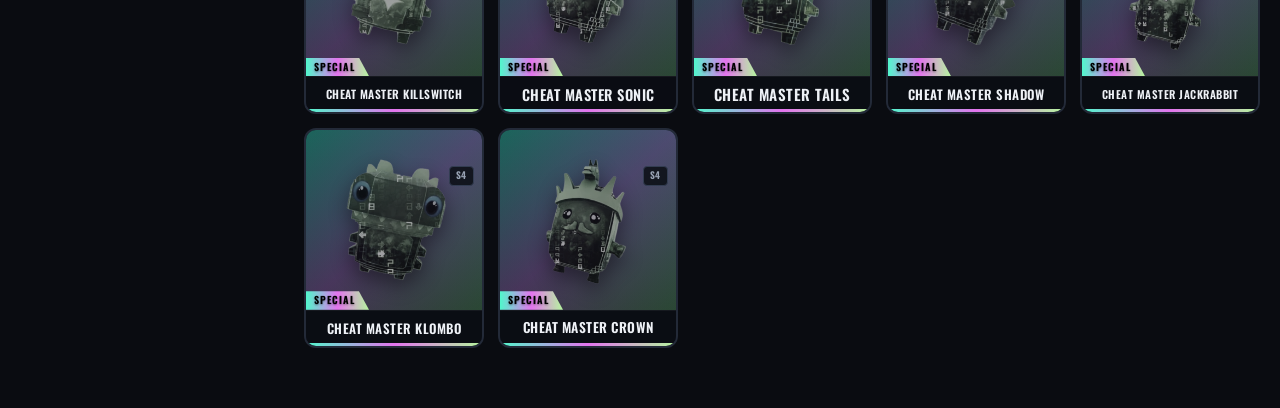
==== commit c256a3c7: "Adjust filter to bars" ====
--- a/index.html
+++ b/index.html
@@ -42,12 +42,12 @@
 
         <div class="topbar-stats">
             <div class="stat-pill" title="Collection progress">
-                <span class="stat-label">COLLECTED</span>
+                <span class="stat-label" id="live-stat-label">COLLECTED</span>
                 <span class="stat-value" id="live-counter-ratio">0 / 0</span>
                 <div class="stat-bar"><div class="stat-bar-fill collected-fill" id="live-counter-bar"></div></div>
             </div>
             <div class="stat-pill" title="Mastery progress">
-                <span class="stat-label">MASTERED</span>
+                <span class="stat-label" id="mastery-stat-label">MASTERED</span>
                 <span class="stat-value" id="mastery-counter-ratio">0 / 0</span>
                 <div class="stat-bar"><div class="stat-bar-fill mastery-fill" id="mastery-counter-bar"></div></div>
             </div>
--- a/styles.css
+++ b/styles.css
@@ -120,6 +120,7 @@
     letter-spacing: 1.2px;
     color: var(--text-faint);
     display: inline-block;
+    white-space: nowrap;
 }
 
 .stat-value {
